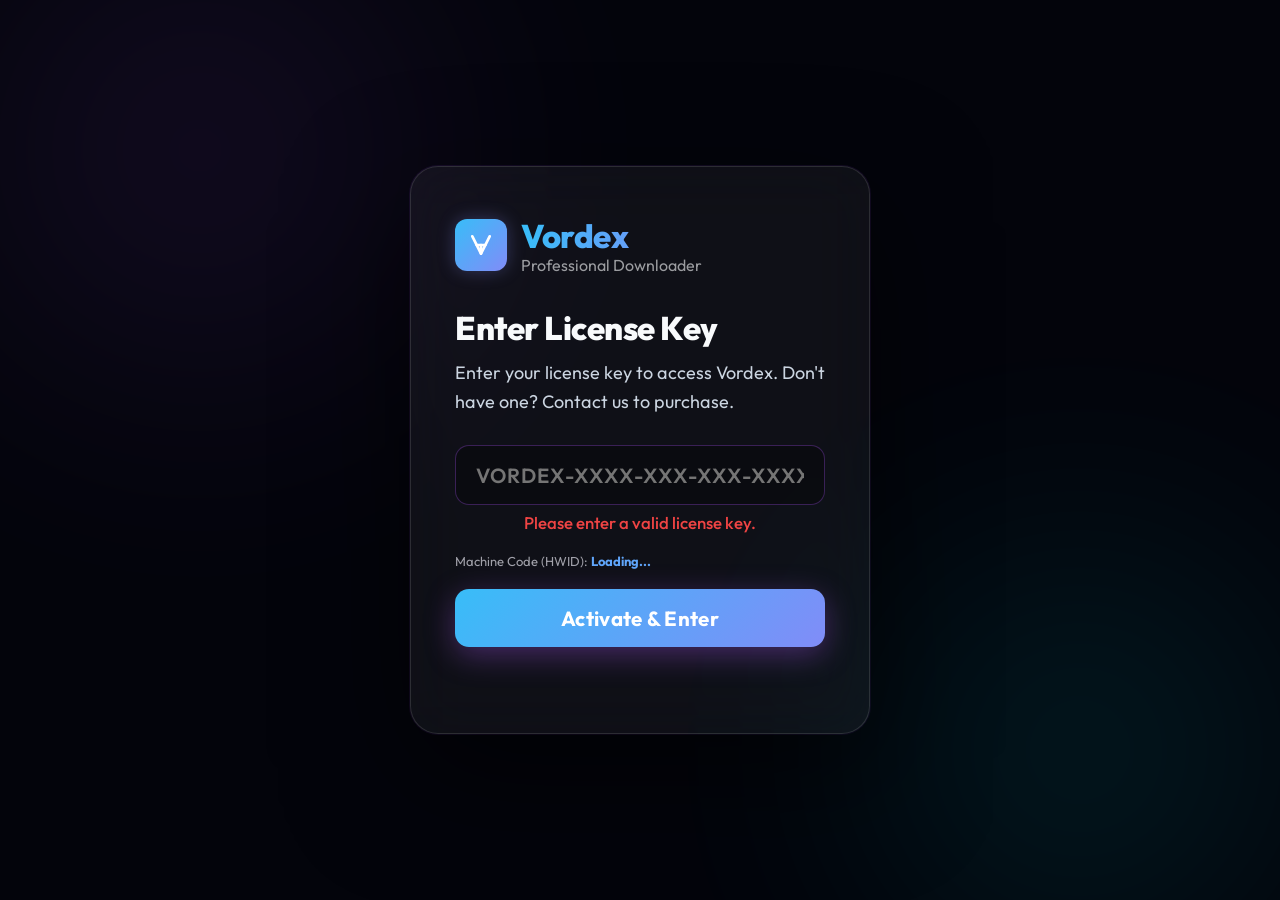
==== Vordex_Release/index.html @ fc2b82c4 "feat: NexLoad v4.5 Cloud Hosting, Telegram Bot & EXE Architecture" ====
<!DOCTYPE html>
<html lang="en">

<head>
  <meta charset="UTF-8" />
  <meta name="viewport" content="width=device-width, initial-scale=1.0" />
  <title>Vordex — High Quality Video Downloader</title>
  <meta name="description"
    content="Vordex: Professional video downloader. YouTube, TikTok, Facebook, Instagram, Pinterest and more." />
  <link rel="preconnect" href="https://fonts.googleapis.com" />
  <link rel="preconnect" href="https://fonts.googleapis.com" />
  <link rel="preconnect" href="https://fonts.gstatic.com" crossorigin />
  <link href="https://fonts.googleapis.com/css2?family=Kantumruy+Pro:wght@300;400;500;600;700&family=Outfit:wght@300;400;500;600;700;800;900&display=swap" rel="stylesheet" />
  <link rel="stylesheet" href="style.css" />
</head>

<body>
  <!-- ====== LICENSE LOGIN OVERLAY ====== -->
  <div id="loginOverlay" class="login-overlay">
    <div class="aurora-bg" style="position:fixed">
      <div class="aurora-blob aurora-blob-1"></div>
      <div class="aurora-blob aurora-blob-2"></div>
    </div>
    <div class="login-box">
      <div class="login-logo">
        <div class="brand-icon" style="width:52px;height:52px;font-size:1.4rem">
          <svg width="26" height="26" viewBox="0 0 24 24" fill="none" stroke="currentColor" stroke-width="2.5"
            stroke-linecap="round" stroke-linejoin="round">
            <polyline points="4 4 12 20 20 4" />
            <polyline points="12 20 12 12" />
            <line x1="8" y1="12" x2="16" y2="12" />
          </svg>
        </div>
        <div>
          <div class="brand-name" style="font-size:1.6rem">Vordex</div>
          <div style="font-size:0.78rem;opacity:.6;margin-top:-2px">Professional Downloader</div>
        </div>
      </div>
      <h2 class="login-title">Enter License Key</h2>
      <p class="login-sub">Enter your license key to access Vordex. Don't have one? Contact us to purchase.</p>
      <div class="login-input-wrap">
        <input type="text" id="licenseKeyInput" class="login-key-input"
          placeholder="VORDEX-XXXX-XXX-XXX-XXXX"
          maxlength="40"
          oninput="this.value = this.value.toUpperCase()" />
        <div class="login-error" id="loginError"></div>
      </div>
      
      <div style="margin-bottom: 20px; font-size: 13px; color: #a1a1aa;">
        Machine Code (HWID): <strong id="hwidDisplay" style="color: #60a5fa; user-select: text;">Loading...</strong>
      </div>
      
      <button class="login-btn" id="loginBtn" onclick="submitLicense()">Activate &amp; Enter</button>
      <div class="login-footer">
        <span id="loginStatus"></span>
      </div>
    </div>
  </div>

  <!-- ====== AUTO-DETECT URL BAR (floating) ====== -->
  <div class="autodetect-bar" id="autoDetectBar" style="display:none">
    <svg width="16" height="16" viewBox="0 0 24 24" fill="none" stroke="currentColor" stroke-width="2"
      stroke-linecap="round" stroke-linejoin="round">
      <path d="M10 13a5 5 0 0 0 7.54.54l3-3a5 5 0 0 0-7.07-7.07l-1.72 1.71" />
      <path d="M14 11a5 5 0 0 0-7.54-.54l-3 3a5 5 0 0 0 7.07 7.07l1.71-1.71" />
    </svg>
    <input type="text" id="autoDetectInput" class="autodetect-input"
      placeholder="Paste any URL here — auto-detects platform..."
      oninput="autoDetectPlatform(this.value)" />
    <button class="autodetect-go" id="autoDetectGo" onclick="goAutoDetect()">Go ➜</button>
  </div>

  <!-- ====== QUEUE PANEL ====== -->
  <div class="queue-panel" id="queuePanel">
    <div class="queue-panel-header">
      <span>⚡ Download Queue</span>
      <div style="display:flex;gap:8px;align-items:center">
        <span class="queue-badge" id="queueBadge">0</span>
        <button class="queue-close-btn" onclick="toggleQueuePanel()">✕</button>
      </div>
    </div>
    <div class="queue-list" id="queueList">
      <div class="queue-empty">No active downloads</div>
    </div>
  </div>

  <!-- Aurora Background -->
  <div class="aurora-bg">
    <div class="aurora-blob aurora-blob-1"></div>
    <div class="aurora-blob aurora-blob-2"></div>
    <div class="aurora-blob aurora-blob-3"></div>
    <div class="aurora-blob aurora-blob-4"></div>
  </div>

  <!-- Top Navbar -->
  <nav class="navbar" id="navbar">
    <div class="nav-brand">
      <div class="brand-icon">
        <svg width="22" height="22" viewBox="0 0 24 24" fill="none" stroke="currentColor" stroke-width="2.5"
          stroke-linecap="round" stroke-linejoin="round">
          <polyline points="4 4 12 20 20 4" />
          <polyline points="12 20 12 12" />
          <line x1="8" y1="12" x2="16" y2="12" />
        </svg>
      </div>
      <span class="brand-name">Vordex</span>
      <span class="brand-badge">v2.0</span>
    </div>

    <div class="nav-tabs" id="navTabs">
      <button class="nav-tab active" data-page="home" id="tab-home">
        <svg width="16" height="16" viewBox="0 0 24 24" fill="none" stroke="currentColor" stroke-width="2"
          stroke-linecap="round" stroke-linejoin="round">
          <path d="m3 9 9-7 9 7v11a2 2 0 0 1-2 2H5a2 2 0 0 1-2-2z" />
          <polyline points="9 22 9 12 15 12 15 22" />
        </svg>
        Home
      </button>
      <button class="nav-tab" data-page="youtube" id="tab-youtube">
        <svg width="16" height="16" viewBox="0 0 24 24" fill="none" stroke="currentColor" stroke-width="2"
          stroke-linecap="round" stroke-linejoin="round">
          <path
            d="M22.54 6.42a2.78 2.78 0 0 0-1.95-1.96C18.88 4 12 4 12 4s-6.88 0-8.59.46a2.78 2.78 0 0 0-1.95 1.96A29 29 0 0 0 1 12a29 29 0 0 0 .46 5.58A2.78 2.78 0 0 0 3.41 19.6C5.12 20 12 20 12 20s6.88 0 8.59-.46a2.78 2.78 0 0 0 1.95-1.95A29 29 0 0 0 23 12a29 29 0 0 0-.46-5.58z" />
          <polygon points="9.75 15.02 15.5 12 9.75 8.98 9.75 15.02" />
        </svg>
        YouTube
      </button>
      <button class="nav-tab" data-page="tiktok" id="tab-tiktok">
        <svg width="16" height="16" viewBox="0 0 24 24" fill="none" stroke="currentColor" stroke-width="2"
          stroke-linecap="round" stroke-linejoin="round">
          <path d="M9 12a4 4 0 1 0 4 4V4a5 5 0 0 0 5 5" />
        </svg>
        TikTok
      </button>
      <button class="nav-tab" data-page="facebook" id="tab-facebook">
        <svg width="16" height="16" viewBox="0 0 24 24" fill="none" stroke="currentColor" stroke-width="2"
          stroke-linecap="round" stroke-linejoin="round">
          <path d="M18 2h-3a5 5 0 0 0-5 5v3H7v4h3v8h4v-8h3l1-4h-4V7a1 1 0 0 1 1-1h3z" />
        </svg>
        Facebook
      </button>
      <button class="nav-tab" data-page="instagram" id="tab-instagram">
        <svg width="16" height="16" viewBox="0 0 24 24" fill="none" stroke="currentColor" stroke-width="2"
          stroke-linecap="round" stroke-linejoin="round">
          <rect x="2" y="2" width="20" height="20" rx="5" ry="5" />
          <path d="M16 11.37A4 4 0 1 1 12.63 8 4 4 0 0 1 16 11.37z" />
          <line x1="17.5" y1="6.5" x2="17.51" y2="6.5" />
        </svg>
        Instagram
      </button>
      <button class="nav-tab" data-page="pinterest" id="tab-pinterest">
        <svg width="16" height="16" viewBox="0 0 24 24" fill="none" stroke="currentColor" stroke-width="2"
          stroke-linecap="round" stroke-linejoin="round">
          <path
            d="M12 2C6.477 2 2 6.477 2 12c0 4.236 2.636 7.855 6.356 9.312-.088-.791-.167-2.005.035-2.868.181-.78 1.172-4.97 1.172-4.97s-.299-.598-.299-1.482c0-1.388.806-2.428 1.808-2.428.852 0 1.265.64 1.265 1.408 0 .858-.546 2.14-.828 3.33-.236.995.499 1.806 1.476 1.806 1.772 0 3.137-1.868 3.137-4.565 0-2.387-1.715-4.057-4.163-4.057-2.838 0-4.501 2.128-4.501 4.33 0 .857.33 1.776.742 2.279a.3.3 0 0 1 .069.285c-.076.314-.244.995-.277 1.134-.044.183-.145.222-.334.134-1.249-.581-2.03-2.407-2.03-3.874 0-3.154 2.292-6.052 6.608-6.052 3.469 0 6.165 2.473 6.165 5.776 0 3.447-2.173 6.22-5.19 6.22-1.013 0-1.967-.527-2.292-1.148l-.623 2.378c-.226.869-.835 1.958-1.244 2.621.937.29 1.931.446 2.962.446C17.523 22 22 17.523 22 12S17.523 2 12 2z" />
        </svg>
        Pinterest
      </button>
      <button class="nav-tab" data-page="pexels" id="tab-pexels">
        <svg width="16" height="16" viewBox="0 0 24 24" fill="none" stroke="currentColor" stroke-width="2"
          stroke-linecap="round" stroke-linejoin="round">
          <circle cx="12" cy="12" r="10" />
          <path d="M12 2a14.5 14.5 0 0 0 0 20 14.5 14.5 0 0 0 0-20" />
          <path d="M2 12h20" />
        </svg>
        Pexels
      </button>
      <button class="nav-tab" data-page="stats" id="tab-stats">
        <svg width="16" height="16" viewBox="0 0 24 24" fill="none" stroke="currentColor" stroke-width="2"
          stroke-linecap="round" stroke-linejoin="round">
          <line x1="18" y1="20" x2="18" y2="10"/>
          <line x1="12" y1="20" x2="12" y2="4"/>
          <line x1="6" y1="20" x2="6" y2="14"/>
          <line x1="2" y1="20" x2="22" y2="20"/>
        </svg>
        Stats
      </button>
      <button class="nav-tab" data-page="settings" id="tab-settings">
        <svg width="16" height="16" viewBox="0 0 24 24" fill="none" stroke="currentColor" stroke-width="2"
          stroke-linecap="round" stroke-linejoin="round">
          <circle cx="12" cy="12" r="3" />
          <path
            d="M19.4 15a1.65 1.65 0 0 0 .33 1.82l.06.06a2 2 0 0 1-2.83 2.83l-.06-.06a1.65 1.65 0 0 0-1.82-.33 1.65 1.65 0 0 0-1 1.51V21a2 2 0 0 1-4 0v-.09A1.65 1.65 0 0 0 9 19.4a1.65 1.65 0 0 0-1.82.33l-.06.06a2 2 0 0 1-2.83-2.83l.06-.06A1.65 1.65 0 0 0 4.68 15a1.65 1.65 0 0 0-1.51-1H3a2 2 0 0 1 0-4h.09A1.65 1.65 0 0 0 4.6 9a1.65 1.65 0 0 0-.33-1.82l-.06-.06a2 2 0 0 1 2.83-2.83l.06.06A1.65 1.65 0 0 0 9 4.68a1.65 1.65 0 0 0 1-1.51V3a2 2 0 0 1 4 0v.09a1.65 1.65 0 0 0 1 1.51 1.65 1.65 0 0 0 1.82-.33l.06-.06a2 2 0 0 1 2.83 2.83l-.06.06A1.65 1.65 0 0 0 19.4 9a1.65 1.65 0 0 0 1.51 1H21a2 2 0 0 1 0 4h-.09a1.65 1.65 0 0 0-1.51 1z" />
        </svg>
        Settings
      </button>
    </div>


    <div class="nav-right">
      <button class="theme-toggle-btn" id="themeToggleBtn" onclick="toggleTheme()" title="Toggle theme">
        <span id="themeIcon">☀️</span>
      </button>
      <span class="server-badge server-offline" id="serverBadge">⚠️ Server Offline</span>
      <div class="history-btn" id="historyBtn" title="Download History">
        <svg width="18" height="18" viewBox="0 0 24 24" fill="none" stroke="currentColor" stroke-width="2"
          stroke-linecap="round" stroke-linejoin="round">
          <polyline points="1 4 1 10 7 10" />
          <path d="M3.51 15a9 9 0 1 0 .49-4.95" />
        </svg>
        <span class="history-count" id="historyCount">0</span>
      </div>
      <div class="queue-btn" id="queueToggleBtn" onclick="toggleQueuePanel()" title="Download Queue">
        <svg width="18" height="18" viewBox="0 0 24 24" fill="none" stroke="currentColor" stroke-width="2"
          stroke-linecap="round" stroke-linejoin="round">
          <line x1="8" y1="6" x2="21" y2="6"/>
          <line x1="8" y1="12" x2="21" y2="12"/>
          <line x1="8" y1="18" x2="21" y2="18"/>
          <line x1="3" y1="6" x2="3.01" y2="6"/>
          <line x1="3" y1="12" x2="3.01" y2="12"/>
          <line x1="3" y1="18" x2="3.01" y2="18"/>
        </svg>
        <span class="queue-count" id="navQueueBadge">0</span>
      </div>
    </div>
  </nav>

  <!-- Main Content -->
  <main class="main-content">

    <!-- =================== HOME PAGE =================== -->
    <section class="page active" id="page-home">
      <div class="page-header">
        <div class="page-title-group">
          <h1 class="hero-title">
            Download Anything,<br />
            <span class="gradient-text">Anywhere.</span>
          </h1>
          <p class="hero-subtitle">Ultra HD quality, lightning fast. Choose your platform and paste the link.</p>
        </div>
        <div class="hero-badge-row">
          <span class="hero-badge">⚡ Up to 8K UHD</span>
          <span class="hero-badge">🎵 Audio Extract</span>
          <span class="hero-badge">🚀 Fast Download</span>
          <span class="hero-badge">🔒 No Watermark</span>
        </div>
      </div>

      <div class="platform-grid" id="platformGrid">
        <div class="platform-card" data-target="youtube">
          <div class="platform-card-glow yt-glow"></div>
          <div class="platform-card-icon yt-icon">
            <svg width="36" height="36" viewBox="0 0 24 24" fill="none" stroke="currentColor" stroke-width="1.8"
              stroke-linecap="round" stroke-linejoin="round">
              <path
                d="M22.54 6.42a2.78 2.78 0 0 0-1.95-1.96C18.88 4 12 4 12 4s-6.88 0-8.59.46a2.78 2.78 0 0 0-1.95 1.96A29 29 0 0 0 1 12a29 29 0 0 0 .46 5.58A2.78 2.78 0 0 0 3.41 19.6C5.12 20 12 20 12 20s6.88 0 8.59-.46a2.78 2.78 0 0 0 1.95-1.95A29 29 0 0 0 23 12a29 29 0 0 0-.46-5.58z" />
              <polygon points="9.75 15.02 15.5 12 9.75 8.98 9.75 15.02" />
            </svg>
          </div>
          <div class="platform-card-info">
            <h3>YouTube</h3>
            <p>4K UHD · 1080p · MP3</p>
          </div>
          <div class="platform-card-arrow">
            <svg width="18" height="18" viewBox="0 0 24 24" fill="none" stroke="currentColor" stroke-width="2.5"
              stroke-linecap="round" stroke-linejoin="round">
              <line x1="5" y1="12" x2="19" y2="12" />
              <polyline points="12 5 19 12 12 19" />
            </svg>
          </div>
        </div>

        <div class="platform-card" data-target="tiktok">
          <div class="platform-card-glow tt-glow"></div>
          <div class="platform-card-icon tt-icon">
            <svg width="36" height="36" viewBox="0 0 24 24" fill="none" stroke="currentColor" stroke-width="1.8"
              stroke-linecap="round" stroke-linejoin="round">
              <path d="M9 12a4 4 0 1 0 4 4V4a5 5 0 0 0 5 5" />
            </svg>
          </div>
          <div class="platform-card-info">
            <h3>TikTok</h3>
            <p>No Watermark · Audio</p>
          </div>
          <div class="platform-card-arrow">
            <svg width="18" height="18" viewBox="0 0 24 24" fill="none" stroke="currentColor" stroke-width="2.5"
              stroke-linecap="round" stroke-linejoin="round">
              <line x1="5" y1="12" x2="19" y2="12" />
              <polyline points="12 5 19 12 12 19" />
            </svg>
          </div>
        </div>

        <div class="platform-card" data-target="facebook">
          <div class="platform-card-glow fb-glow"></div>
          <div class="platform-card-icon fb-icon">
            <svg width="36" height="36" viewBox="0 0 24 24" fill="none" stroke="currentColor" stroke-width="1.8"
              stroke-linecap="round" stroke-linejoin="round">
              <path d="M18 2h-3a5 5 0 0 0-5 5v3H7v4h3v8h4v-8h3l1-4h-4V7a1 1 0 0 1 1-1h3z" />
            </svg>
          </div>
          <div class="platform-card-info">
            <h3>Facebook</h3>
            <p>HD · SD · Reels</p>
          </div>
          <div class="platform-card-arrow">
            <svg width="18" height="18" viewBox="0 0 24 24" fill="none" stroke="currentColor" stroke-width="2.5"
              stroke-linecap="round" stroke-linejoin="round">
              <line x1="5" y1="12" x2="19" y2="12" />
              <polyline points="12 5 19 12 12 19" />
            </svg>
          </div>
        </div>

        <div class="platform-card" data-target="instagram">
          <div class="platform-card-glow ig-glow"></div>
          <div class="platform-card-icon ig-icon">
            <svg width="36" height="36" viewBox="0 0 24 24" fill="none" stroke="currentColor" stroke-width="1.8"
              stroke-linecap="round" stroke-linejoin="round">
              <rect x="2" y="2" width="20" height="20" rx="5" ry="5" />
              <path d="M16 11.37A4 4 0 1 1 12.63 8 4 4 0 0 1 16 11.37z" />
              <line x1="17.5" y1="6.5" x2="17.51" y2="6.5" />
            </svg>
          </div>
          <div class="platform-card-info">
            <h3>Instagram</h3>
            <p>Reels · Stories · Posts</p>
          </div>
          <div class="platform-card-arrow">
            <svg width="18" height="18" viewBox="0 0 24 24" fill="none" stroke="currentColor" stroke-width="2.5"
              stroke-linecap="round" stroke-linejoin="round">
              <line x1="5" y1="12" x2="19" y2="12" />
              <polyline points="12 5 19 12 12 19" />
            </svg>
          </div>
        </div>

        <div class="platform-card" data-target="pinterest">
          <div class="platform-card-glow pi-glow"></div>
          <div class="platform-card-icon pi-icon">
            <svg width="36" height="36" viewBox="0 0 24 24" fill="none" stroke="currentColor" stroke-width="1.8"
              stroke-linecap="round" stroke-linejoin="round">
              <path
                d="M12 2C6.477 2 2 6.477 2 12c0 4.236 2.636 7.855 6.356 9.312-.088-.791-.167-2.005.035-2.868.181-.78 1.172-4.97 1.172-4.97s-.299-.598-.299-1.482c0-1.388.806-2.428 1.808-2.428.852 0 1.265.64 1.265 1.408 0 .858-.546 2.14-.828 3.33-.236.995.499 1.806 1.476 1.806 1.772 0 3.137-1.868 3.137-4.565 0-2.387-1.715-4.057-4.163-4.057-2.838 0-4.501 2.128-4.501 4.33 0 .857.33 1.776.742 2.279a.3.3 0 0 1 .069.285c-.076.314-.244.995-.277 1.134-.044.183-.145.222-.334.134-1.249-.581-2.03-2.407-2.03-3.874 0-3.154 2.292-6.052 6.608-6.052 3.469 0 6.165 2.473 6.165 5.776 0 3.447-2.173 6.22-5.19 6.22-1.013 0-1.967-.527-2.292-1.148l-.623 2.378c-.226.869-.835 1.958-1.244 2.621.937.29 1.931.446 2.962.446C17.523 22 22 17.523 22 12S17.523 2 12 2z" />
            </svg>
          </div>
          <div class="platform-card-info">
            <h3>Pinterest</h3>
            <p>Images · Videos · Boards</p>
          </div>
          <div class="platform-card-arrow">
            <svg width="18" height="18" viewBox="0 0 24 24" fill="none" stroke="currentColor" stroke-width="2.5"
              stroke-linecap="round" stroke-linejoin="round">
              <line x1="5" y1="12" x2="19" y2="12" />
              <polyline points="12 5 19 12 12 19" />
            </svg>
          </div>
        </div>

        <div class="platform-card" data-target="pexels">
          <div class="platform-card-glow px-glow" style="background: radial-gradient(circle at center, rgba(5,160,129,0.3) 0%, transparent 70%);"></div>
          <div class="platform-card-icon px-icon" style="background:rgba(5, 160, 129, 0.1); border-color:#05a081; color:#05a081;">
            <svg width="36" height="36" viewBox="0 0 24 24" fill="none" stroke="currentColor" stroke-width="1.8" stroke-linecap="round" stroke-linejoin="round"><path d="M21 16V8a2 2 0 0 0-1-1.73l-7-4a2 2 0 0 0-2 0l-7 4A2 2 0 0 0 3 8v8a2 2 0 0 0 1 1.73l7 4a2 2 0 0 0 2 0l7-4A2 2 0 0 0 21 16z"></path><circle cx="12" cy="12" r="4"></circle></svg>
          </div>
          <div class="platform-card-info">
            <h3>Pexels</h3>
            <p>100% Original Photos</p>
          </div>
          <div class="platform-card-arrow">
            <svg width="18" height="18" viewBox="0 0 24 24" fill="none" stroke="currentColor" stroke-width="2.5" stroke-linecap="round" stroke-linejoin="round"><line x1="5" y1="12" x2="19" y2="12" /><polyline points="12 5 19 12 12 19" /></svg>
          </div>
        </div>

        <div class="platform-card card-twitter" data-target="universal">
          <div class="platform-card-glow tw-glow"></div>
          <div class="platform-card-icon tw-icon">
            <svg width="36" height="36" viewBox="0 0 24 24" fill="none" stroke="currentColor" stroke-width="1.8"
              stroke-linecap="round" stroke-linejoin="round">
              <path d="M4 4l16 16M4 20L20 4" />
            </svg>
          </div>
          <div class="platform-card-info">
            <h3>Twitter / X</h3>
            <p>Videos · GIFs</p>
          </div>
          <div class="platform-card-arrow">
            <svg width="18" height="18" viewBox="0 0 24 24" fill="none" stroke="currentColor" stroke-width="2.5"
              stroke-linecap="round" stroke-linejoin="round">
              <line x1="5" y1="12" x2="19" y2="12" />
              <polyline points="12 5 19 12 12 19" />
            </svg>
          </div>
        </div>

        <!-- Universal / Any Website -->
        <div class="platform-card" data-target="universal" style="border-color:rgba(168,85,247,0.25)">
          <div class="platform-card-glow"
            style="background:radial-gradient(circle,rgba(168,85,247,0.18) 0%,transparent 70%)"></div>
          <div class="platform-card-icon" style="background:rgba(168,85,247,0.15);border-color:rgba(168,85,247,0.3)">
            <svg width="36" height="36" viewBox="0 0 24 24" fill="none" stroke="#a855f7" stroke-width="1.8"
              stroke-linecap="round" stroke-linejoin="round">
              <circle cx="12" cy="12" r="10" />
              <line x1="2" y1="12" x2="22" y2="12" />
              <path d="M12 2a15.3 15.3 0 0 1 4 10 15.3 15.3 0 0 1-4 10 15.3 15.3 0 0 1-4-10 15.3 15.3 0 0 1 4-10z" />
            </svg>
          </div>
          <div class="platform-card-info">
            <h3>Universal 🌐</h3>
            <p>Any Site · 1000+ Platforms</p>
          </div>
          <div class="platform-card-arrow">
            <svg width="18" height="18" viewBox="0 0 24 24" fill="none" stroke="currentColor" stroke-width="2.5"
              stroke-linecap="round" stroke-linejoin="round">
              <line x1="5" y1="12" x2="19" y2="12" />
              <polyline points="12 5 19 12 12 19" />
            </svg>
          </div>
        </div>
      </div>

      <!-- Recent Downloads -->
      <div class="recent-section">
        <div class="section-header">
          <h2 class="section-title">Recent Downloads</h2>
          <button class="clear-btn" id="clearHistoryBtn">Clear All</button>
        </div>
        <div class="recent-list" id="recentList">
          <div class="empty-state" id="emptyHistory">
            <div class="empty-icon">
              <svg width="40" height="40" viewBox="0 0 24 24" fill="none" stroke="currentColor" stroke-width="1.5"
                stroke-linecap="round" stroke-linejoin="round">
                <path d="M14 2H6a2 2 0 0 0-2 2v16a2 2 0 0 0 2 2h12a2 2 0 0 0 2-2V8z" />
                <polyline points="14 2 14 8 20 8" />
                <line x1="16" y1="13" x2="8" y2="13" />
                <line x1="16" y1="17" x2="8" y2="17" />
                <polyline points="10 9 9 9 8 9" />
              </svg>
            </div>
            <p>No downloads yet. Start by choosing a platform above.</p>
          </div>
        </div>
      </div>
    </section>

    <!-- =================== YOUTUBE PAGE =================== -->
    <section class="page" id="page-youtube">
      <div class="downloader-page">
        <div class="page-platform-header yt-header">
          <div class="platform-header-icon yt-icon">
            <svg width="28" height="28" viewBox="0 0 24 24" fill="none" stroke="currentColor" stroke-width="2"
              stroke-linecap="round" stroke-linejoin="round">
              <path
                d="M22.54 6.42a2.78 2.78 0 0 0-1.95-1.96C18.88 4 12 4 12 4s-6.88 0-8.59.46a2.78 2.78 0 0 0-1.95 1.96A29 29 0 0 0 1 12a29 29 0 0 0 .46 5.58A2.78 2.78 0 0 0 3.41 19.6C5.12 20 12 20 12 20s6.88 0 8.59-.46a2.78 2.78 0 0 0 1.95-1.95A29 29 0 0 0 23 12a29 29 0 0 0-.46-5.58z" />
              <polygon points="9.75 15.02 15.5 12 9.75 8.98 9.75 15.02" />
            </svg>
          </div>
          <div>
            <h2 class="platform-page-title">YouTube Downloader</h2>
            <p class="platform-page-sub">Download videos up to 8K UHD or extract audio</p>
          </div>
        </div>

        <div class="url-input-card">
          <label class="input-label">Video URL</label>
          <div class="url-input-row">
            <div class="url-input-wrap">
              <span class="url-prefix-icon">
                <svg width="18" height="18" viewBox="0 0 24 24" fill="none" stroke="currentColor" stroke-width="2"
                  stroke-linecap="round" stroke-linejoin="round">
                  <path d="M10 13a5 5 0 0 0 7.54.54l3-3a5 5 0 0 0-7.07-7.07l-1.72 1.71" />
                  <path d="M14 11a5 5 0 0 0-7.54-.54l-3 3a5 5 0 0 0 7.07 7.07l1.71-1.71" />
                </svg>
              </span>
              <input type="text" class="url-input" id="yt-url" placeholder="https://www.youtube.com/watch?v=..." />
              <button class="paste-btn" onclick="pasteUrl('yt-url')" title="Paste from clipboard">
                <svg width="16" height="16" viewBox="0 0 24 24" fill="none" stroke="currentColor" stroke-width="2"
                  stroke-linecap="round" stroke-linejoin="round">
                  <path d="M16 4h2a2 2 0 0 1 2 2v14a2 2 0 0 1-2 2H6a2 2 0 0 1-2-2V6a2 2 0 0 1 2-2h2" />
                  <rect x="8" y="2" width="8" height="4" rx="1" ry="1" />
                </svg>
                Paste
              </button>
            </div>
            <button class="analyze-btn" id="yt-analyze-btn" onclick="analyzeUrl('youtube')">
              <svg width="18" height="18" viewBox="0 0 24 24" fill="none" stroke="currentColor" stroke-width="2"
                stroke-linecap="round" stroke-linejoin="round">
                <circle cx="11" cy="11" r="8" />
                <line x1="21" y1="21" x2="16.65" y2="16.65" />
              </svg>
              Analyze
            </button>
          </div>

          <p class="input-hint">💡 Quality options appear after Analyze</p>
        </div>

        <div class="result-area" id="yt-result"></div>

        <!-- Batch Mode -->
        <div class="batch-mode-section" id="yt-batch-section">
          <button class="batch-toggle-btn" onclick="toggleBatch('yt')">
            <svg width="16" height="16" viewBox="0 0 24 24" fill="none" stroke="currentColor" stroke-width="2"
              stroke-linecap="round" stroke-linejoin="round">
              <line x1="12" y1="5" x2="12" y2="19"/><line x1="5" y1="12" x2="19" y2="12"/>
            </svg>
            Batch Mode — Download Multiple YouTube Videos
          </button>
          <div class="batch-expand" id="yt-batch-expand" style="display:none">
            <div class="batch-url-list" id="yt-batch-list">
              <div class="batch-url-item">
                <span class="batch-url-num">#1</span>
                <input type="text" class="url-input batch-url-input" placeholder="https://www.youtube.com/watch?v=..." />
                <button class="batch-remove-btn" onclick="removeBatchUrl(this)" title="Remove">&times;</button>
              </div>
            </div>
            <button class="batch-add-btn" onclick="addBatchUrl('yt','https://www.youtube.com/watch?v=...')">
              <svg width="14" height="14" viewBox="0 0 24 24" fill="none" stroke="currentColor" stroke-width="2.5"
                stroke-linecap="round" stroke-linejoin="round">
                <line x1="12" y1="5" x2="12" y2="19"/><line x1="5" y1="12" x2="19" y2="12"/>
              </svg>
              Add Another URL
            </button>
            <p class="input-hint">&#9888;&#65039; Only YouTube URLs accepted here</p>
            <div class="batch-action-row">
              <button class="batch-clear-btn" onclick="clearPlatformBatch('yt')">Clear All</button>
              <button class="batch-dl-btn" onclick="startPlatformBatch('yt')">
                <svg width="18" height="18" viewBox="0 0 24 24" fill="none" stroke="currentColor" stroke-width="2"
                  stroke-linecap="round" stroke-linejoin="round"><polyline points="8 17 12 21 16 17"/>
                  <line x1="12" y1="21" x2="12" y2="9"/>
                  <path d="M20.88 18.09A5 5 0 0 0 18 9h-1.26A8 8 0 1 0 3 16.29"/></svg>
                Download All (YouTube)
              </button>
            </div>
            <div class="batch-queue" id="yt-batch-queue"></div>
          </div>
        </div>


      </div>
    </section>

    <!-- =================== TIKTOK PAGE =================== -->
    <section class="page" id="page-tiktok">
      <div class="downloader-page">
        <div class="page-platform-header tt-header">
          <div class="platform-header-icon tt-icon">
            <svg width="28" height="28" viewBox="0 0 24 24" fill="none" stroke="currentColor" stroke-width="2"
              stroke-linecap="round" stroke-linejoin="round">
              <path d="M9 12a4 4 0 1 0 4 4V4a5 5 0 0 0 5 5" />
            </svg>
          </div>
          <div>
            <h2 class="platform-page-title">TikTok Downloader</h2>
            <p class="platform-page-sub">Download without watermark or extract audio</p>
          </div>
        </div>

        <div class="url-input-card">
          <label class="input-label">Video URL</label>
          <div class="url-input-row">
            <div class="url-input-wrap">
              <span class="url-prefix-icon">
                <svg width="18" height="18" viewBox="0 0 24 24" fill="none" stroke="currentColor" stroke-width="2"
                  stroke-linecap="round" stroke-linejoin="round">
                  <path d="M10 13a5 5 0 0 0 7.54.54l3-3a5 5 0 0 0-7.07-7.07l-1.72 1.71" />
                  <path d="M14 11a5 5 0 0 0-7.54-.54l-3 3a5 5 0 0 0 7.07 7.07l1.71-1.71" />
                </svg>
              </span>
              <input type="text" class="url-input" id="tt-url" placeholder="https://www.tiktok.com/@user/video/..." />
              <button class="paste-btn" onclick="pasteUrl('tt-url')" title="Paste from clipboard">
                <svg width="16" height="16" viewBox="0 0 24 24" fill="none" stroke="currentColor" stroke-width="2"
                  stroke-linecap="round" stroke-linejoin="round">
                  <path d="M16 4h2a2 2 0 0 1 2 2v14a2 2 0 0 1-2 2H6a2 2 0 0 1-2-2V6a2 2 0 0 1 2-2h2" />
                  <rect x="8" y="2" width="8" height="4" rx="1" ry="1" />
                </svg>
                Paste
              </button>
            </div>
            <button class="analyze-btn" id="tt-analyze-btn" onclick="analyzeUrl('tiktok')">
              <svg width="18" height="18" viewBox="0 0 24 24" fill="none" stroke="currentColor" stroke-width="2"
                stroke-linecap="round" stroke-linejoin="round">
                <circle cx="11" cy="11" r="8" />
                <line x1="21" y1="21" x2="16.65" y2="16.65" />
              </svg>
              Analyze
            </button>
          </div>

          <p class="input-hint">💡 Quality options appear after Analyze</p>
        </div>

        <div class="result-area" id="tt-result"></div>

        <!-- Batch Mode -->
        <div class="batch-mode-section" id="tt-batch-section">
          <button class="batch-toggle-btn" onclick="toggleBatch('tt')">
            <svg width="16" height="16" viewBox="0 0 24 24" fill="none" stroke="currentColor" stroke-width="2"
              stroke-linecap="round" stroke-linejoin="round">
              <line x1="12" y1="5" x2="12" y2="19"/><line x1="5" y1="12" x2="19" y2="12"/>
            </svg>
            Batch Mode — Download Multiple TikTok Videos
          </button>
          <div class="batch-expand" id="tt-batch-expand" style="display:none">
            <div class="batch-url-list" id="tt-batch-list">
              <div class="batch-url-item">
                <span class="batch-url-num">#1</span>
                <input type="text" class="url-input batch-url-input" placeholder="https://www.tiktok.com/@user/video/..." />
                <button class="batch-remove-btn" onclick="removeBatchUrl(this)" title="Remove">&times;</button>
              </div>
            </div>
            <button class="batch-add-btn" onclick="addBatchUrl('tt','https://www.tiktok.com/@user/video/...')">
              <svg width="14" height="14" viewBox="0 0 24 24" fill="none" stroke="currentColor" stroke-width="2.5"
                stroke-linecap="round" stroke-linejoin="round">
                <line x1="12" y1="5" x2="12" y2="19"/><line x1="5" y1="12" x2="19" y2="12"/>
              </svg>
              Add Another URL
            </button>
            <p class="input-hint">&#9888;&#65039; Only TikTok URLs accepted here</p>
            <div class="batch-action-row">
              <button class="batch-clear-btn" onclick="clearPlatformBatch('tt')">Clear All</button>
              <button class="batch-dl-btn" onclick="startPlatformBatch('tt')">
                <svg width="18" height="18" viewBox="0 0 24 24" fill="none" stroke="currentColor" stroke-width="2"
                  stroke-linecap="round" stroke-linejoin="round"><polyline points="8 17 12 21 16 17"/>
                  <line x1="12" y1="21" x2="12" y2="9"/>
                  <path d="M20.88 18.09A5 5 0 0 0 18 9h-1.26A8 8 0 1 0 3 16.29"/></svg>
                Download All (TikTok)
              </button>
            </div>
            <div class="batch-queue" id="tt-batch-queue"></div>
          </div>
        </div>


      </div>
    </section>

    <!-- =================== FACEBOOK PAGE =================== -->
    <section class="page" id="page-facebook">
      <div class="downloader-page">
        <div class="page-platform-header fb-header">
          <div class="platform-header-icon fb-icon">
            <svg width="28" height="28" viewBox="0 0 24 24" fill="none" stroke="currentColor" stroke-width="2"
              stroke-linecap="round" stroke-linejoin="round">
              <path d="M18 2h-3a5 5 0 0 0-5 5v3H7v4h3v8h4v-8h3l1-4h-4V7a1 1 0 0 1 1-1h3z" />
            </svg>
          </div>
          <div>
            <h2 class="platform-page-title">Facebook Downloader</h2>
            <p class="platform-page-sub">Download videos and reels in HD quality</p>
          </div>
        </div>

        <div class="url-input-card">
          <label class="input-label">Video URL</label>
          <div class="url-input-row">
            <div class="url-input-wrap">
              <span class="url-prefix-icon">
                <svg width="18" height="18" viewBox="0 0 24 24" fill="none" stroke="currentColor" stroke-width="2"
                  stroke-linecap="round" stroke-linejoin="round">
                  <path d="M10 13a5 5 0 0 0 7.54.54l3-3a5 5 0 0 0-7.07-7.07l-1.72 1.71" />
                  <path d="M14 11a5 5 0 0 0-7.54-.54l-3 3a5 5 0 0 0 7.07 7.07l1.71-1.71" />
                </svg>
              </span>
              <input type="text" class="url-input" id="fb-url" placeholder="https://www.facebook.com/watch?v=..." />
              <button class="paste-btn" onclick="pasteUrl('fb-url')" title="Paste from clipboard">
                <svg width="16" height="16" viewBox="0 0 24 24" fill="none" stroke="currentColor" stroke-width="2"
                  stroke-linecap="round" stroke-linejoin="round">
                  <path d="M16 4h2a2 2 0 0 1 2 2v14a2 2 0 0 1-2 2H6a2 2 0 0 1-2-2V6a2 2 0 0 1 2-2h2" />
                  <rect x="8" y="2" width="8" height="4" rx="1" ry="1" />
                </svg>
                Paste
              </button>
            </div>
            <button class="analyze-btn" id="fb-analyze-btn" onclick="analyzeUrl('facebook')">
              <svg width="18" height="18" viewBox="0 0 24 24" fill="none" stroke="currentColor" stroke-width="2"
                stroke-linecap="round" stroke-linejoin="round">
                <circle cx="11" cy="11" r="8" />
                <line x1="21" y1="21" x2="16.65" y2="16.65" />
              </svg>
              Analyze
            </button>
          </div>

          <p class="input-hint">💡 Quality options appear after Analyze</p>
        </div>

        <div class="result-area" id="fb-result"></div>

        <!-- Batch Mode -->
        <div class="batch-mode-section" id="fb-batch-section">
          <button class="batch-toggle-btn" onclick="toggleBatch('fb')">
            <svg width="16" height="16" viewBox="0 0 24 24" fill="none" stroke="currentColor" stroke-width="2"
              stroke-linecap="round" stroke-linejoin="round">
              <line x1="12" y1="5" x2="12" y2="19"/><line x1="5" y1="12" x2="19" y2="12"/>
            </svg>
            Batch Mode — Download Multiple Facebook Videos
          </button>
          <div class="batch-expand" id="fb-batch-expand" style="display:none">
            <div class="batch-url-list" id="fb-batch-list">
              <div class="batch-url-item">
                <span class="batch-url-num">#1</span>
                <input type="text" class="url-input batch-url-input" placeholder="https://www.facebook.com/watch/?v=..." />
                <button class="batch-remove-btn" onclick="removeBatchUrl(this)" title="Remove">&times;</button>
              </div>
            </div>
            <button class="batch-add-btn" onclick="addBatchUrl('fb','https://www.facebook.com/watch/?v=...')">
              <svg width="14" height="14" viewBox="0 0 24 24" fill="none" stroke="currentColor" stroke-width="2.5"
                stroke-linecap="round" stroke-linejoin="round">
                <line x1="12" y1="5" x2="12" y2="19"/><line x1="5" y1="12" x2="19" y2="12"/>
              </svg>
              Add Another URL
            </button>
            <p class="input-hint">&#9888;&#65039; Only Facebook URLs accepted here</p>
            <div class="batch-action-row">
              <button class="batch-clear-btn" onclick="clearPlatformBatch('fb')">Clear All</button>
              <button class="batch-dl-btn" onclick="startPlatformBatch('fb')">
                <svg width="18" height="18" viewBox="0 0 24 24" fill="none" stroke="currentColor" stroke-width="2"
                  stroke-linecap="round" stroke-linejoin="round"><polyline points="8 17 12 21 16 17"/>
                  <line x1="12" y1="21" x2="12" y2="9"/>
                  <path d="M20.88 18.09A5 5 0 0 0 18 9h-1.26A8 8 0 1 0 3 16.29"/></svg>
                Download All (Facebook)
              </button>
            </div>
            <div class="batch-queue" id="fb-batch-queue"></div>
          </div>
        </div>


      </div>
    </section>

    <!-- =================== INSTAGRAM PAGE =================== -->
    <section class="page" id="page-instagram">
      <div class="downloader-page">
        <div class="page-platform-header ig-header">
          <div class="platform-header-icon ig-icon">
            <svg width="28" height="28" viewBox="0 0 24 24" fill="none" stroke="currentColor" stroke-width="2"
              stroke-linecap="round" stroke-linejoin="round">
              <rect x="2" y="2" width="20" height="20" rx="5" ry="5" />
              <path d="M16 11.37A4 4 0 1 1 12.63 8 4 4 0 0 1 16 11.37z" />
              <line x1="17.5" y1="6.5" x2="17.51" y2="6.5" />
            </svg>
          </div>
          <div>
            <h2 class="platform-page-title">Instagram Downloader</h2>
            <p class="platform-page-sub">Download Reels, Stories, Posts & Carousels</p>
          </div>
        </div>

        <div class="url-input-card">
          <label class="input-label">Post / Reel URL</label>
          <div class="url-input-row">
            <div class="url-input-wrap">
              <span class="url-prefix-icon">
                <svg width="18" height="18" viewBox="0 0 24 24" fill="none" stroke="currentColor" stroke-width="2"
                  stroke-linecap="round" stroke-linejoin="round">
                  <path d="M10 13a5 5 0 0 0 7.54.54l3-3a5 5 0 0 0-7.07-7.07l-1.72 1.71" />
                  <path d="M14 11a5 5 0 0 0-7.54-.54l-3 3a5 5 0 0 0 7.07 7.07l1.71-1.71" />
                </svg>
              </span>
              <input type="text" class="url-input" id="ig-url" placeholder="https://www.instagram.com/p/..." />
              <button class="paste-btn" onclick="pasteUrl('ig-url')" title="Paste from clipboard">
                <svg width="16" height="16" viewBox="0 0 24 24" fill="none" stroke="currentColor" stroke-width="2"
                  stroke-linecap="round" stroke-linejoin="round">
                  <path d="M16 4h2a2 2 0 0 1 2 2v14a2 2 0 0 1-2 2H6a2 2 0 0 1-2-2V6a2 2 0 0 1 2-2h2" />
                  <rect x="8" y="2" width="8" height="4" rx="1" ry="1" />
                </svg>
                Paste
              </button>
            </div>
            <button class="analyze-btn" id="ig-analyze-btn" onclick="analyzeUrl('instagram')">
              <svg width="18" height="18" viewBox="0 0 24 24" fill="none" stroke="currentColor" stroke-width="2"
                stroke-linecap="round" stroke-linejoin="round">
                <circle cx="11" cy="11" r="8" />
                <line x1="21" y1="21" x2="16.65" y2="16.65" />
              </svg>
              Analyze
            </button>
          </div>

          <p class="input-hint">� Quality options appear after Analyze</p>
        </div>

        <div class="result-area" id="ig-result"></div>

        <!-- Batch Mode -->
        <div class="batch-mode-section" id="ig-batch-section">
          <button class="batch-toggle-btn" onclick="toggleBatch('ig')">
            <svg width="16" height="16" viewBox="0 0 24 24" fill="none" stroke="currentColor" stroke-width="2"
              stroke-linecap="round" stroke-linejoin="round">
              <line x1="12" y1="5" x2="12" y2="19"/><line x1="5" y1="12" x2="19" y2="12"/>
            </svg>
            Batch Mode — Download Multiple Instagram Videos
          </button>
          <div class="batch-expand" id="ig-batch-expand" style="display:none">
            <div class="batch-url-list" id="ig-batch-list">
              <div class="batch-url-item">
                <span class="batch-url-num">#1</span>
                <input type="text" class="url-input batch-url-input" placeholder="https://www.instagram.com/p/..." />
                <button class="batch-remove-btn" onclick="removeBatchUrl(this)" title="Remove">&times;</button>
              </div>
            </div>
            <button class="batch-add-btn" onclick="addBatchUrl('ig','https://www.instagram.com/p/...')">
              <svg width="14" height="14" viewBox="0 0 24 24" fill="none" stroke="currentColor" stroke-width="2.5"
                stroke-linecap="round" stroke-linejoin="round">
                <line x1="12" y1="5" x2="12" y2="19"/><line x1="5" y1="12" x2="19" y2="12"/>
              </svg>
              Add Another URL
            </button>
            <p class="input-hint">&#9888;&#65039; Only Instagram URLs accepted here</p>
            <div class="batch-action-row">
              <button class="batch-clear-btn" onclick="clearPlatformBatch('ig')">Clear All</button>
              <button class="batch-dl-btn" onclick="startPlatformBatch('ig')">
                <svg width="18" height="18" viewBox="0 0 24 24" fill="none" stroke="currentColor" stroke-width="2"
                  stroke-linecap="round" stroke-linejoin="round"><polyline points="8 17 12 21 16 17"/>
                  <line x1="12" y1="21" x2="12" y2="9"/>
                  <path d="M20.88 18.09A5 5 0 0 0 18 9h-1.26A8 8 0 1 0 3 16.29"/></svg>
                Download All (Instagram)
              </button>
            </div>
            <div class="batch-queue" id="ig-batch-queue"></div>
          </div>
        </div>


      </div>
    </section>

    <!-- =================== PINTEREST PAGE =================== -->
    <section class="page" id="page-pinterest">
      <div class="downloader-page">
        <div class="page-platform-header pi-header">
          <div class="platform-header-icon pi-icon">
            <svg width="28" height="28" viewBox="0 0 24 24" fill="none" stroke="currentColor" stroke-width="2"
              stroke-linecap="round" stroke-linejoin="round">
              <path
                d="M12 2C6.477 2 2 6.477 2 12c0 4.236 2.636 7.855 6.356 9.312-.088-.791-.167-2.005.035-2.868.181-.78 1.172-4.97 1.172-4.97s-.299-.598-.299-1.482c0-1.388.806-2.428 1.808-2.428.852 0 1.265.64 1.265 1.408 0 .858-.546 2.14-.828 3.33-.236.995.499 1.806 1.476 1.806 1.772 0 3.137-1.868 3.137-4.565 0-2.387-1.715-4.057-4.163-4.057-2.838 0-4.501 2.128-4.501 4.33 0 .857.33 1.776.742 2.279a.3.3 0 0 1 .069.285c-.076.314-.244.995-.277 1.134-.044.183-.145.222-.334.134-1.249-.581-2.03-2.407-2.03-3.874 0-3.154 2.292-6.052 6.608-6.052 3.469 0 6.165 2.473 6.165 5.776 0 3.447-2.173 6.22-5.19 6.22-1.013 0-1.967-.527-2.292-1.148l-.623 2.378c-.226.869-.835 1.958-1.244 2.621.937.29 1.931.446 2.962.446C17.523 22 22 17.523 22 12S17.523 2 12 2z" />
            </svg>
          </div>
          <div>
            <h2 class="platform-page-title">Pinterest Downloader</h2>
            <p class="platform-page-sub">Download high-resolution images and videos</p>
          </div>
        </div>

        <div class="url-input-card">
          <label class="input-label">Pin URL</label>
          <div class="url-input-row">
            <div class="url-input-wrap">
              <span class="url-prefix-icon">
                <svg width="18" height="18" viewBox="0 0 24 24" fill="none" stroke="currentColor" stroke-width="2"
                  stroke-linecap="round" stroke-linejoin="round">
                  <path d="M10 13a5 5 0 0 0 7.54.54l3-3a5 5 0 0 0-7.07-7.07l-1.72 1.71" />
                  <path d="M14 11a5 5 0 0 0-7.54-.54l-3 3a5 5 0 0 0 7.07 7.07l1.71-1.71" />
                </svg>
              </span>
              <input type="text" class="url-input" id="pi-url" placeholder="https://www.pinterest.com/pin/..." />
              <button class="paste-btn" onclick="pasteUrl('pi-url')" title="Paste from clipboard">
                <svg width="16" height="16" viewBox="0 0 24 24" fill="none" stroke="currentColor" stroke-width="2"
                  stroke-linecap="round" stroke-linejoin="round">
                  <path d="M16 4h2a2 2 0 0 1 2 2v14a2 2 0 0 1-2 2H6a2 2 0 0 1-2-2V6a2 2 0 0 1 2-2h2" />
                  <rect x="8" y="2" width="8" height="4" rx="1" ry="1" />
                </svg>
                Paste
              </button>
            </div>
            <button class="analyze-btn" id="pi-analyze-btn" onclick="analyzeUrl('pinterest')">
              <svg width="18" height="18" viewBox="0 0 24 24" fill="none" stroke="currentColor" stroke-width="2"
                stroke-linecap="round" stroke-linejoin="round">
                <circle cx="11" cy="11" r="8" />
                <line x1="21" y1="21" x2="16.65" y2="16.65" />
              </svg>
              Analyze
            </button>
          </div>

          <p class="input-hint">💡 Quality options appear after Analyze</p>
        </div>

        <div class="result-area" id="pi-result"></div>

        <!-- Batch Mode -->
        <div class="batch-mode-section" id="pi-batch-section">
          <button class="batch-toggle-btn" onclick="toggleBatch('pi')">
            <svg width="16" height="16" viewBox="0 0 24 24" fill="none" stroke="currentColor" stroke-width="2"
              stroke-linecap="round" stroke-linejoin="round">
              <line x1="12" y1="5" x2="12" y2="19"/><line x1="5" y1="12" x2="19" y2="12"/>
            </svg>
            Batch Mode — Download Multiple Pinterest Videos
          </button>
          <div class="batch-expand" id="pi-batch-expand" style="display:none">
            <div class="batch-url-list" id="pi-batch-list">
              <div class="batch-url-item">
                <span class="batch-url-num">#1</span>
                <input type="text" class="url-input batch-url-input" placeholder="https://www.pinterest.com/pin/..." />
                <button class="batch-remove-btn" onclick="removeBatchUrl(this)" title="Remove">&times;</button>
              </div>
            </div>
            <button class="batch-add-btn" onclick="addBatchUrl('pi','https://www.pinterest.com/pin/...')">
              <svg width="14" height="14" viewBox="0 0 24 24" fill="none" stroke="currentColor" stroke-width="2.5"
                stroke-linecap="round" stroke-linejoin="round">
                <line x1="12" y1="5" x2="12" y2="19"/><line x1="5" y1="12" x2="19" y2="12"/>
              </svg>
              Add Another URL
            </button>
            <p class="input-hint">&#9888;&#65039; Only Pinterest URLs accepted here</p>
            <div class="batch-action-row">
              <button class="batch-clear-btn" onclick="clearPlatformBatch('pi')">Clear All</button>
              <button class="batch-dl-btn" onclick="startPlatformBatch('pi')">
                <svg width="18" height="18" viewBox="0 0 24 24" fill="none" stroke="currentColor" stroke-width="2"
                  stroke-linecap="round" stroke-linejoin="round"><polyline points="8 17 12 21 16 17"/>
                  <line x1="12" y1="21" x2="12" y2="9"/>
                  <path d="M20.88 18.09A5 5 0 0 0 18 9h-1.26A8 8 0 1 0 3 16.29"/></svg>
                Download All (Pinterest)
              </button>
            </div>
            <div class="batch-queue" id="pi-batch-queue"></div>
          </div>
        </div>


      </div>
    </section>

    <!-- =================== PEXELS PAGE =================== -->
    <section class="page" id="page-pexels">
      <div class="downloader-page">
        <div class="page-platform-header px-header" style="background:linear-gradient(135deg,rgba(5,160,129,0.15),transparent);border-color:rgba(5,160,129,0.2)">
          <div class="platform-header-icon px-icon" style="background:rgba(5,160,129,0.15);border-color:rgba(5,160,129,0.3);color:#05a081">
            <svg width="28" height="28" viewBox="0 0 24 24" fill="none" stroke="currentColor" stroke-width="2"
              stroke-linecap="round" stroke-linejoin="round">
              <path d="M21 16V8a2 2 0 0 0-1-1.73l-7-4a2 2 0 0 0-2 0l-7 4A2 2 0 0 0 3 8v8a2 2 0 0 0 1 1.73l7 4a2 2 0 0 0 2 0l7-4A2 2 0 0 0 21 16z"></path><circle cx="12" cy="12" r="4"></circle>
            </svg>
          </div>
          <div>
            <h2 class="platform-page-title">Pexels Downloader</h2>
            <p class="platform-page-sub">Download high-resolution Original photos & videos</p>
          </div>
        </div>

        <div class="url-input-card">
          <label class="input-label">Pexels URL</label>
          <div class="url-input-row">
            <div class="url-input-wrap">
              <span class="url-prefix-icon">
                <svg width="18" height="18" viewBox="0 0 24 24" fill="none" stroke="currentColor" stroke-width="2"
                  stroke-linecap="round" stroke-linejoin="round">
                  <path d="M10 13a5 5 0 0 0 7.54.54l3-3a5 5 0 0 0-7.07-7.07l-1.72 1.71" />
                  <path d="M14 11a5 5 0 0 0-7.54-.54l-3 3a5 5 0 0 0 7.07 7.07l1.71-1.71" />
                </svg>
              </span>
              <input type="text" class="url-input" id="px-url" placeholder="https://www.pexels.com/photo/..." />
              <button class="paste-btn" onclick="pasteUrl('px-url')" title="Paste from clipboard">
                <svg width="16" height="16" viewBox="0 0 24 24" fill="none" stroke="currentColor" stroke-width="2"
                  stroke-linecap="round" stroke-linejoin="round">
                  <path d="M16 4h2a2 2 0 0 1 2 2v14a2 2 0 0 1-2 2H6a2 2 0 0 1-2-2V6a2 2 0 0 1 2-2h2" />
                  <rect x="8" y="2" width="8" height="4" rx="1" ry="1" />
                </svg>
                Paste
              </button>
            </div>
            <button class="analyze-btn" id="px-analyze-btn" onclick="analyzeUrl('pexels')" style="background:#05a081;box-shadow:0 0 20px rgba(5,160,129,0.3)">
              <svg width="18" height="18" viewBox="0 0 24 24" fill="none" stroke="currentColor" stroke-width="2"
                stroke-linecap="round" stroke-linejoin="round">
                <circle cx="11" cy="11" r="8" />
                <line x1="21" y1="21" x2="16.65" y2="16.65" />
              </svg>
              Analyze
            </button>
          </div>

          <p class="input-hint">💡 Direct original quality download supported</p>
        </div>

        <div class="result-area" id="px-result"></div>

        <!-- Batch Mode -->
        <div class="batch-mode-section" id="px-batch-section">
          <button class="batch-toggle-btn" onclick="toggleBatch('px')">
            <svg width="16" height="16" viewBox="0 0 24 24" fill="none" stroke="currentColor" stroke-width="2"
              stroke-linecap="round" stroke-linejoin="round">
              <line x1="12" y1="5" x2="12" y2="19"/><line x1="5" y1="12" x2="19" y2="12"/>
            </svg>
            Batch Mode — Download Multiple Pexels Media
          </button>
          <div class="batch-expand" id="px-batch-expand" style="display:none">
            <div class="batch-url-list" id="px-batch-list">
              <div class="batch-url-item">
                <span class="batch-url-num">#1</span>
                <input type="text" class="url-input batch-url-input" placeholder="https://www.pexels.com/photo/..." />
                <button class="batch-remove-btn" onclick="removeBatchUrl(this)" title="Remove">&times;</button>
              </div>
            </div>
            <button class="batch-add-btn" onclick="addBatchUrl('px','https://www.pexels.com/photo/...')">
              <svg width="14" height="14" viewBox="0 0 24 24" fill="none" stroke="currentColor" stroke-width="2.5"
                stroke-linecap="round" stroke-linejoin="round">
                <line x1="12" y1="5" x2="12" y2="19"/><line x1="5" y1="12" x2="19" y2="12"/>
              </svg>
              Add Another URL
            </button>
            <p class="input-hint">&#9888;&#65039; Only Pexels URLs accepted here</p>
            <div class="batch-action-row">
              <button class="batch-clear-btn" onclick="clearPlatformBatch('px')">Clear All</button>
              <button class="batch-dl-btn" onclick="startPlatformBatch('px')">
                <svg width="18" height="18" viewBox="0 0 24 24" fill="none" stroke="currentColor" stroke-width="2"
                  stroke-linecap="round" stroke-linejoin="round"><polyline points="8 17 12 21 16 17"/>
                  <line x1="12" y1="21" x2="12" y2="9"/>
                  <path d="M20.88 18.09A5 5 0 0 0 18 9h-1.26A8 8 0 1 0 3 16.29"/></svg>
                Download All (Pexels)
              </button>
            </div>
            <div class="batch-queue" id="px-batch-queue"></div>
          </div>
        </div>

      </div>
    </section>

    <!-- =================== UNIVERSAL PAGE =================== -->
    <section class="page" id="page-universal">
      <div class="downloader-page">
        <div class="page-platform-header"
          style="background:linear-gradient(135deg,rgba(168,85,247,0.15),rgba(99,102,241,0.1));border-color:rgba(168,85,247,0.2)">
          <div class="platform-header-icon" style="background:rgba(168,85,247,0.15);border-color:rgba(168,85,247,0.3)">
            <svg width="28" height="28" viewBox="0 0 24 24" fill="none" stroke="#a855f7" stroke-width="2"
              stroke-linecap="round" stroke-linejoin="round">
              <circle cx="12" cy="12" r="10" />
              <line x1="2" y1="12" x2="22" y2="12" />
              <path d="M12 2a15.3 15.3 0 0 1 4 10 15.3 15.3 0 0 1-4 10 15.3 15.3 0 0 1-4-10 15.3 15.3 0 0 1 4-10z" />
            </svg>
          </div>
          <div>
            <h2 class="platform-page-title">Universal Downloader 🌐</h2>
            <p class="platform-page-sub">Any website — YouTube, TikTok, Bilibili, iQiyi, Douyin, Weibo, 1000+ sites</p>
          </div>
        </div>

        <!-- Supported Chinese Platforms -->
        <div class="platform-tags-row">
          <span class="ptag">📺 Bilibili</span>
          <span class="ptag">🎬 iQiyi 爱奇艺</span>
          <span class="ptag">🎥 Youku 优酷</span>
          <span class="ptag">🎵 Douyin 抖音</span>
          <span class="ptag">📡 Weibo 微博</span>
          <span class="ptag">🥭 MangoTV 芒果TV</span>
          <span class="ptag">🎮 Kuaishou 快手</span>
          <span class="ptag">🐦 Twitter/X</span>
          <span class="ptag">▶️ YouTube</span>
          <span class="ptag">🎵 TikTok</span>
          <span class="ptag">+ 990 more</span>
        </div>

        <div class="url-input-card">
          <label class="input-label">Paste Any Video URL</label>
          <div class="url-input-row">
            <div class="url-input-wrap">
              <span class="url-prefix-icon">
                <svg width="18" height="18" viewBox="0 0 24 24" fill="none" stroke="currentColor" stroke-width="2"
                  stroke-linecap="round" stroke-linejoin="round">
                  <path d="M10 13a5 5 0 0 0 7.54.54l3-3a5 5 0 0 0-7.07-7.07l-1.72 1.71" />
                  <path d="M14 11a5 5 0 0 0-7.54-.54l-3 3a5 5 0 0 0 7.07 7.07l1.71-1.71" />
                </svg>
              </span>
              <input type="text" class="url-input" id="uni-url"
                placeholder="https://www.bilibili.com/video/... or any video URL" />
              <button class="paste-btn" onclick="pasteUrl('uni-url')" title="Paste from clipboard">
                <svg width="16" height="16" viewBox="0 0 24 24" fill="none" stroke="currentColor" stroke-width="2"
                  stroke-linecap="round" stroke-linejoin="round">
                  <path d="M16 4h2a2 2 0 0 1 2 2v14a2 2 0 0 1-2 2H6a2 2 0 0 1-2-2V6a2 2 0 0 1 2-2h2" />
                  <rect x="8" y="2" width="8" height="4" rx="1" ry="1" />
                </svg>
                Paste
              </button>
            </div>
            <button class="analyze-btn" id="uni-analyze-btn" onclick="analyzeUrl('universal')"
              style="background:linear-gradient(135deg,#a855f7,#6366f1)">
              <svg width="18" height="18" viewBox="0 0 24 24" fill="none" stroke="currentColor" stroke-width="2"
                stroke-linecap="round" stroke-linejoin="round">
                <circle cx="11" cy="11" r="8" />
                <line x1="21" y1="21" x2="16.65" y2="16.65" />
              </svg>
              Analyze
            </button>
          </div>
          <p class="input-hint">💡 Quality options appear after Analyze</p>
        </div>

        <div class="result-area" id="uni-result"></div>

        <!-- Batch Mode -->
        <div class="batch-mode-section" id="uni-batch-section">
          <button class="batch-toggle-btn" onclick="toggleBatch('uni')">
            <svg width="16" height="16" viewBox="0 0 24 24" fill="none" stroke="currentColor" stroke-width="2"
              stroke-linecap="round" stroke-linejoin="round">
              <line x1="12" y1="5" x2="12" y2="19"/><line x1="5" y1="12" x2="19" y2="12"/>
            </svg>
            Batch Mode — Download Multiple Universal Videos
          </button>
          <div class="batch-expand" id="uni-batch-expand" style="display:none">
            <div class="batch-url-list" id="uni-batch-list">
              <div class="batch-url-item">
                <span class="batch-url-num">#1</span>
                <input type="text" class="url-input batch-url-input" placeholder="https://any-website.com/video/..." />
                <button class="batch-remove-btn" onclick="removeBatchUrl(this)" title="Remove">&times;</button>
              </div>
            </div>
            <button class="batch-add-btn" onclick="addBatchUrl('uni','https://any-website.com/video/...')">
              <svg width="14" height="14" viewBox="0 0 24 24" fill="none" stroke="currentColor" stroke-width="2.5"
                stroke-linecap="round" stroke-linejoin="round">
                <line x1="12" y1="5" x2="12" y2="19"/><line x1="5" y1="12" x2="19" y2="12"/>
              </svg>
              Add Another URL
            </button>
            <p class="input-hint">&#127760; Any URL accepted — supports 1000+ sites</p>
            <div class="batch-action-row">
              <button class="batch-clear-btn" onclick="clearPlatformBatch('uni')">Clear All</button>
              <button class="batch-dl-btn" onclick="startPlatformBatch('uni')">
                <svg width="18" height="18" viewBox="0 0 24 24" fill="none" stroke="currentColor" stroke-width="2"
                  stroke-linecap="round" stroke-linejoin="round"><polyline points="8 17 12 21 16 17"/>
                  <line x1="12" y1="21" x2="12" y2="9"/>
                  <path d="M20.88 18.09A5 5 0 0 0 18 9h-1.26A8 8 0 1 0 3 16.29"/></svg>
                Download All (Universal)
              </button>
            </div>
            <div class="batch-queue" id="uni-batch-queue"></div>
          </div>
        </div>

      </div>
    </section>

    </section>

    <!-- =================== STATS PAGE =================== -->
    <section class="page" id="page-stats">
      <div class="settings-page">
        <div class="settings-header">
          <h2 class="platform-page-title">📊 Statistics Dashboard</h2>
          <p class="platform-page-sub">Your download activity overview</p>
        </div>
        <div class="stats-grid" id="statsGrid">
          <div class="stat-card">
            <div class="stat-icon">⬇️</div>
            <div class="stat-value" id="stat-total">0</div>
            <div class="stat-label">Total Downloads</div>
          </div>
          <div class="stat-card">
            <div class="stat-icon">💾</div>
            <div class="stat-value" id="stat-bytes">0 MB</div>
            <div class="stat-label">Data Downloaded</div>
          </div>
          <div class="stat-card">
            <div class="stat-icon">📅</div>
            <div class="stat-value" id="stat-today">0</div>
            <div class="stat-label">Today</div>
          </div>
          <div class="stat-card">
            <div class="stat-icon">🏆</div>
            <div class="stat-value" id="stat-top-platform">—</div>
            <div class="stat-label">Top Platform</div>
          </div>
        </div>
        <div class="settings-card" style="margin-top:24px">
          <h3 class="settings-card-title">Downloads by Platform</h3>
          <div id="platformStatsBar"></div>
        </div>
        <div class="settings-card" style="margin-top:16px">
          <h3 class="settings-card-title">Weekly Activity (Last 7 days)</h3>
          <canvas id="weekChart" height="120" style="width:100%;margin-top:12px"></canvas>
        </div>
        <div class="settings-card" style="margin-top:16px">
          <h3 class="settings-card-title">License Info</h3>
          <div id="licenseInfoBox" style="margin-top:8px">
            <div style="opacity:.6">Loading...</div>
          </div>
        </div>
      </div>
    </section>

    <!-- =================== SETTINGS (ENHANCED) =================== -->
    <section class="page" id="page-settings">
      <div class="settings-page">
        <div class="settings-header">
          <h2 class="platform-page-title">⚙️ Settings</h2>
          <p class="platform-page-sub">Configure your download preferences</p>
        </div>

        <div class="settings-grid">

          <!-- Download Folder -->
          <div class="settings-card settings-card-full">
            <h3 class="settings-card-title">
              <svg width="18" height="18" viewBox="0 0 24 24" fill="none" stroke="currentColor" stroke-width="2"
                stroke-linecap="round" stroke-linejoin="round">
                <path d="M22 19a2 2 0 0 1-2 2H4a2 2 0 0 1-2-2V5a2 2 0 0 1 2-2h5l2 3h9a2 2 0 0 1 2 2z" />
              </svg>
              Download Folder
            </h3>
            <div class="folder-row">
              <input type="text" class="folder-input" id="folderInput" placeholder="e.g. D:\Downloads\Vordex" />
              <button class="btn-secondary" onclick="setCustomFolder()">Set Folder</button>
              <button class="open-folder-btn" onclick="openFolder()">📂 Open</button>
            </div>
            <p class="settings-value" id="download-dir-display">~/Downloads/Vordex</p>
          </div>

          <!-- Speed Limiter -->
          <div class="settings-card">
            <h3 class="settings-card-title">
              <svg width="18" height="18" viewBox="0 0 24 24" fill="none" stroke="currentColor" stroke-width="2"
                stroke-linecap="round" stroke-linejoin="round">
                <circle cx="12" cy="12" r="10"/>
                <polyline points="12 6 12 12 16 14"/>
              </svg>
              Download Speed
            </h3>
            <div class="speed-options" id="speedOptions">
              <button class="speed-btn active" data-speed="" onclick="setSpeed(this)">Unlimited</button>
              <button class="speed-btn" data-speed="5M" onclick="setSpeed(this)">5 MB/s</button>
              <button class="speed-btn" data-speed="2M" onclick="setSpeed(this)">2 MB/s</button>
              <button class="speed-btn" data-speed="1M" onclick="setSpeed(this)">1 MB/s</button>
              <button class="speed-btn" data-speed="500K" onclick="setSpeed(this)">500 KB/s</button>
              <button class="speed-btn" data-speed="200K" onclick="setSpeed(this)">200 KB/s</button>
            </div>
          </div>

          <!-- Subtitles -->
          <div class="settings-card">
            <h3 class="settings-card-title">
              <svg width="18" height="18" viewBox="0 0 24 24" fill="none" stroke="currentColor" stroke-width="2"
                stroke-linecap="round" stroke-linejoin="round">
                <rect x="2" y="4" width="20" height="16" rx="2"/>
                <line x1="7" y1="14" x2="17" y2="14"/>
                <line x1="7" y1="10" x2="11" y2="10"/>
              </svg>
              Subtitles
            </h3>
            <label class="toggle-row">
              <span>Download subtitles</span>
              <input type="checkbox" id="subtitleToggle" class="toggle-input" onchange="saveSettings()" />
              <span class="toggle-thumb"></span>
            </label>
            <div class="sub-lang-row" id="subLangRow">
              <label style="font-size:0.85rem;opacity:.7">Language:</label>
              <select id="subLangSelect" class="sub-lang-select" onchange="saveSettings()">
                <option value="en">English (អង់គ្លេស)</option>
                <option value="kh">Khmer (ខ្មែរ)</option>
              </select>
            </div>
          </div>

          <!-- Auto-paste URL bar -->
          <div class="settings-card">
            <h3 class="settings-card-title">
              <svg width="18" height="18" viewBox="0 0 24 24" fill="none" stroke="currentColor" stroke-width="2"
                stroke-linecap="round" stroke-linejoin="round">
                <path d="M10 13a5 5 0 0 0 7.54.54l3-3a5 5 0 0 0-7.07-7.07l-1.72 1.71" />
                <path d="M14 11a5 5 0 0 0-7.54-.54l-3 3a5 5 0 0 0 7.07 7.07l1.71-1.71" />
              </svg>
              Auto-Detect URL Bar
            </h3>
            <label class="toggle-row">
              <span>Show floating URL bar</span>
              <input type="checkbox" id="autoDetectToggle" class="toggle-input"
                onchange="toggleAutoDetectBar(this.checked)" />
              <span class="toggle-thumb"></span>
            </label>
          </div>

          <!-- Concurrent Downloads -->
          <div class="settings-card">
            <h3 class="settings-card-title">
              <svg width="18" height="18" viewBox="0 0 24 24" fill="none" stroke="currentColor" stroke-width="2"
                stroke-linecap="round" stroke-linejoin="round">
                <polyline points="23 4 23 10 17 10" />
                <polyline points="1 20 1 14 7 14" />
                <path d="M3.51 9a9 9 0 0 1 14.85-3.36L23 10M1 14l4.64 4.36A9 9 0 0 0 20.49 15" />
              </svg>
              Concurrent Downloads
            </h3>
            <div class="slider-group">
              <input type="range" min="1" max="5" value="3" class="settings-slider" id="concurrentSlider"
                oninput="updateSliderVal(this)">
              <span class="slider-value" id="sliderVal">3</span>
            </div>
          </div>

          <!-- Theme -->
          <div class="settings-card">
            <h3 class="settings-card-title">🎨 Theme</h3>
            <div class="lang-toggle">
              <button class="lang-btn active" id="theme-dark" onclick="applyTheme('dark')">🌙 Dark</button>
              <button class="lang-btn" id="theme-light" onclick="applyTheme('light')">☀️ Light</button>
            </div>
          </div>

          <!-- Language -->
          <div class="settings-card">
            <h3 class="settings-card-title">
              <svg width="18" height="18" viewBox="0 0 24 24" fill="none" stroke="currentColor" stroke-width="2"
                stroke-linecap="round" stroke-linejoin="round">
                <circle cx="12" cy="12" r="10" />
                <line x1="2" y1="12" x2="22" y2="12" />
                <path d="M12 2a15.3 15.3 0 0 1 4 10 15.3 15.3 0 0 1-4 10 15.3 15.3 0 0 1-4-10 15.3 15.3 0 0 1 4-10z" />
              </svg>
              Language
            </h3>
            <div class="lang-toggle">
              <button class="lang-btn active" id="lang-en" onclick="setLanguage('en')">🇬🇧 English</button>
              <button class="lang-btn" id="lang-kh" onclick="setLanguage('kh')">🇰🇭 ខ្មែរ</button>
            </div>
          </div>

          <!-- Server Status -->
          <div class="settings-card">
            <h3 class="settings-card-title">
              <svg width="18" height="18" viewBox="0 0 24 24" fill="none" stroke="currentColor" stroke-width="2"
                stroke-linecap="round" stroke-linejoin="round">
                <path d="M12 22s8-4 8-10V5l-8-3-8 3v7c0 6 8 10 8 10z" />
              </svg>
              Server Status
            </h3>
            <div id="settings-server-status" class="server-badge server-offline">Checking...</div>
            <div style="margin-top:8px;font-size:0.8rem;opacity:.6" id="settings-version"></div>
          </div>

          <!-- Notifications -->
          <div class="settings-card">
            <h3 class="settings-card-title">🔔 Notifications</h3>
            <label class="toggle-row">
              <span>Auto-paste on focus</span>
              <input type="checkbox" id="autoPasteToggle" class="toggle-input" onchange="saveSettings()" />
              <span class="toggle-thumb"></span>
            </label>
            <label class="toggle-row" style="margin-top:10px">
              <span>Show toast notifications</span>
              <input type="checkbox" id="notifToggle" class="toggle-input" checked onchange="saveSettings()" />
              <span class="toggle-thumb"></span>
            </label>
          </div>

        </div>
      </div>
    </section>

    </div> <!-- /main-content -->

    <!-- Toast Container -->
    <div class="toast-container" id="toastContainer"></div>
  </div> <!-- /app-container -->

  <script src="app.js"></script>
</body>
</html>
---- Vordex_Release/style.css ----
/* ========================================
   VORDEX — style.css
   Clean Minimalist Glass Theme
   ======================================== */

/* ---- 1. CSS TOKENS ---- */
:root {
  --bg-base: #03040b;
  --bg-surface: rgba(255, 255, 255, 0.02);
  --bg-card: rgba(255, 255, 255, 0.03);
  --bg-card-hover: rgba(255, 255, 255, 0.05);
  --border: rgba(255, 255, 255, 0.05);
  --border-hover: rgba(255, 255, 255, 0.12);

  --grad-start: #38bdf8;
  --grad-mid: #818cf8;
  --grad-end: #c084fc;

  --text-primary: #f8fafc;
  --text-secondary: #cbd5e1;
  --text-muted: #64748b;

  --radius-sm: 10px;
  --radius-md: 14px;
  --radius-lg: 20px;
  --radius-xl: 28px;

  /* Platform colors */
  --yt: #ff0033;
  --tt: #00f0ea;
  --fb: #1877f2;
  --ig: #e1306c;
  --pi: #e60023;
  --tw: #1d9bf0;

  --navbar-h: 94px;
  --transition: 0.25s cubic-bezier(.4, 0, .2, 1);
}

html {
  font-size: 20.5px;
}

/* ---- 2. RESET & BASE ---- */
*,
*::before,
*::after {
  box-sizing: border-box;
  margin: 0;
  padding: 0;
}

html,
body {
  height: 100%;
  overflow: hidden;
}

body {
  font-family: 'Outfit', 'Kantumruy Pro', system-ui, sans-serif;
  background: var(--bg-base);
  color: var(--text-primary);
  min-height: 100vh;
  overflow-x: hidden;
  font-size: 16px;
}

/* ---- 3. AURORA BACKGROUND ---- */
.aurora-bg {
  position: fixed;
  inset: 0;
  z-index: 0;
  overflow: hidden;
  pointer-events: none;
}

.aurora-blob {
  position: absolute;
  border-radius: 50%;
  filter: blur(120px);
  opacity: 0.12;
  animation: floatBlob 20s ease-in-out infinite alternate;
}

.aurora-blob-1 {
  width: 700px;
  height: 700px;
  background: radial-gradient(circle, #a855f7, transparent 70%);
  top: -200px;
  left: -150px;
  animation-duration: 22s;
}

.aurora-blob-2 {
  width: 600px;
  height: 600px;
  background: radial-gradient(circle, #00f5ff, transparent 70%);
  bottom: -150px;
  right: -100px;
  animation-duration: 18s;
  animation-delay: -7s;
}

.aurora-blob-3 {
  width: 500px;
  height: 500px;
  background: radial-gradient(circle, #ec4899, transparent 70%);
  top: 50%;
  right: 20%;
  animation-duration: 25s;
  animation-delay: -12s;
}

.aurora-blob-4 {
  width: 400px;
  height: 400px;
  background: radial-gradient(circle, #3b82f6, transparent 70%);
  bottom: 20%;
  left: 25%;
  animation-duration: 30s;
  animation-delay: -3s;
}

@keyframes floatBlob {
  0% {
    transform: translate(0, 0) scale(1);
  }

  33% {
    transform: translate(60px, -80px) scale(1.1);
  }

  66% {
    transform: translate(-40px, 50px) scale(0.95);
  }

  100% {
    transform: translate(80px, 30px) scale(1.05);
  }
}

/* ---- 4. NAVBAR ---- */
.navbar {
  position: fixed;
  top: 0;
  left: 0;
  right: 0;
  height: var(--navbar-h);
  z-index: 100;
  display: flex;
  align-items: center;
  gap: 16px;
  padding: 0 24px;
  background: rgba(5, 6, 15, 0.75);
  backdrop-filter: blur(24px) saturate(1.5);
  -webkit-backdrop-filter: blur(24px) saturate(1.5);
  border-bottom: 1px solid var(--border);
}

.nav-brand {
  display: flex;
  align-items: center;
  gap: 10px;
  flex-shrink: 0;
  margin-right: 8px;
}

.brand-icon {
  width: 52px;
  height: 52px;
  border-radius: 12px;
  background: linear-gradient(135deg, var(--grad-start), var(--grad-mid));
  display: grid;
  place-items: center;
  color: #fff;
  box-shadow: 0 0 18px rgba(129, 140, 248, 0.3);
}

.brand-name {
  font-size: 1.35rem;
  font-weight: 800;
  background: linear-gradient(90deg, var(--grad-start), var(--grad-mid));
  -webkit-background-clip: text;
  -webkit-text-fill-color: transparent;
  background-clip: text;
  letter-spacing: -0.5px;
}

.brand-badge {
  font-size: 0.72rem;
  font-weight: 700;
  color: var(--grad-start);
  background: rgba(0, 245, 255, 0.1);
  border: 1px solid rgba(0, 245, 255, 0.25);
  padding: 2px 8px;
  border-radius: 50px;
  letter-spacing: 0.5px;
}

.nav-tabs {
  display: flex;
  align-items: center;
  gap: 4px;
  flex: 1;
  overflow-x: auto;
  scrollbar-width: none;
}

.nav-tabs::-webkit-scrollbar {
  display: none;
}

.nav-tab {
  display: flex;
  align-items: center;
  gap: 7px;
  padding: 8px 16px;
  border-radius: var(--radius-sm);
  border: none;
  background: transparent;
  color: var(--text-secondary);
  cursor: pointer;
  font-family: 'Outfit', 'Kantumruy Pro', sans-serif;
  font-size: 0.92rem;
  font-weight: 500;
  white-space: nowrap;
  transition: all var(--transition);
}

.nav-tab:hover {
  background: var(--bg-surface);
  color: var(--text-primary);
}

.nav-tab.active {
  background: rgba(168, 85, 247, 0.15);
  color: #fff;
  box-shadow: inset 0 0 0 1px rgba(168, 85, 247, 0.3);
}

.nav-tab.active svg {
  stroke: var(--grad-mid);
}

.nav-right {
  display: flex;
  align-items: center;
  gap: 12px;
  flex-shrink: 0;
}

.history-btn {
  position: relative;
  width: 52px;
  height: 52px;
  display: grid;
  place-items: center;
  border-radius: var(--radius-sm);
  border: 1px solid var(--border);
  background: var(--bg-surface);
  color: var(--text-secondary);
  cursor: pointer;
  transition: all var(--transition);
}

.history-btn:hover {
  border-color: var(--border-hover);
  color: var(--text-primary);
  background: var(--bg-card);
}

.history-count {
  position: absolute;
  top: -4px;
  right: -4px;
  min-width: 18px;
  height: 18px;
  border-radius: 50%;
  background: linear-gradient(135deg, var(--grad-start), var(--grad-mid));
  color: #fff;
  font-size: 0.62rem;
  font-weight: 700;
  display: grid;
  place-items: center;
  border: 2px solid var(--bg-base);
}

/* ---- 5. MAIN CONTENT ---- */
.main-content {
  position: relative;
  z-index: 1;
  margin-top: var(--navbar-h);
  height: calc(100vh - var(--navbar-h));
  overflow-y: auto;
  padding: 36px 40px 60px;
  scrollbar-width: thin;
  scrollbar-color: rgba(255, 255, 255, 0.1) transparent;
}

.main-content::-webkit-scrollbar {
  width: 6px;
}

.main-content::-webkit-scrollbar-track {
  background: transparent;
}

.main-content::-webkit-scrollbar-thumb {
  background: rgba(255, 255, 255, 0.1);
  border-radius: 4px;
}

/* ---- 6. PAGES ---- */
.page {
  display: none;
  animation: pageIn 0.4s ease;
}

.page.active {
  display: block;
}

@keyframes pageIn {
  from {
    opacity: 0;
    transform: translateY(16px);
  }

  to {
    opacity: 1;
    transform: translateY(0);
  }
}

/* ---- 7. HOME PAGE ---- */
.page-header {
  margin-bottom: 48px;
}

.hero-title {
  font-size: clamp(2.2rem, 4.5vw, 3.5rem);
  font-weight: 900;
  line-height: 1.12;
  letter-spacing: -1.5px;
  margin-bottom: 14px;
}

.gradient-text {
  background: linear-gradient(90deg, var(--grad-start), var(--grad-mid), var(--grad-end));
  -webkit-background-clip: text;
  -webkit-text-fill-color: transparent;
  background-clip: text;
  background-size: 200% auto;
  animation: shimmerGrad 4s linear infinite;
}

@keyframes shimmerGrad {
  0% {
    background-position: 0% center;
  }

  100% {
    background-position: 200% center;
  }
}

.hero-subtitle {
  font-size: 1.05rem;
  color: var(--text-secondary);
  font-weight: 400;
  margin-bottom: 24px;
  max-width: 500px;
}

.hero-badge-row {
  display: flex;
  flex-wrap: wrap;
  gap: 10px;
}

.hero-badge {
  padding: 6px 16px;
  border-radius: 50px;
  border: 1px solid var(--border);
  background: var(--bg-surface);
  font-size: 0.78rem;
  font-weight: 500;
  color: var(--text-secondary);
  letter-spacing: 0.2px;
}

/* Platform Grid */
.platform-grid {
  display: grid;
  grid-template-columns: repeat(auto-fill, minmax(300px, 1fr));
  gap: 16px;
  margin-bottom: 52px;
}

.platform-card {
  position: relative;
  display: flex;
  align-items: center;
  gap: 20px;
  padding: 26px 24px;
  border-radius: var(--radius-lg);
  border: 1px solid var(--border);
  background: var(--bg-card);
  cursor: pointer;
  overflow: hidden;
  transition: all var(--transition);
  backdrop-filter: blur(12px);
}

.platform-card:hover {
  border-color: var(--border-hover);
  background: var(--bg-card-hover);
  transform: translateY(-4px);
  box-shadow: 0 20px 60px rgba(0, 0, 0, 0.4);
}

.platform-card-glow {
  position: absolute;
  top: -60px;
  left: -60px;
  width: 160px;
  height: 160px;
  border-radius: 50%;
  filter: blur(50px);
  opacity: 0;
  transition: opacity var(--transition);
  pointer-events: none;
}

.platform-card:hover .platform-card-glow {
  opacity: 0.3;
}

.yt-glow {
  background: var(--yt);
}

.tt-glow {
  background: var(--tt);
}

.fb-glow {
  background: var(--fb);
}

.ig-glow {
  background: var(--ig);
}

.pi-glow {
  background: var(--pi);
}

.tw-glow {
  background: var(--tw);
}

.platform-card-icon {
  width: 84px;
  height: 84px;
  display: grid;
  place-items: center;
  border-radius: var(--radius-md);
  flex-shrink: 0;
  transition: transform var(--transition);
}

.platform-card:hover .platform-card-icon {
  transform: scale(1.08);
}

.yt-icon {
  background: rgba(255, 0, 51, 0.15);
  color: var(--yt);
  border: 1px solid rgba(255, 0, 51, 0.25);
}

.tt-icon {
  background: rgba(0, 240, 234, 0.12);
  color: var(--tt);
  border: 1px solid rgba(0, 240, 234, 0.25);
}

.fb-icon {
  background: rgba(24, 119, 242, 0.13);
  color: var(--fb);
  border: 1px solid rgba(24, 119, 242, 0.25);
}

.ig-icon {
  background: rgba(225, 48, 108, 0.13);
  color: var(--ig);
  border: 1px solid rgba(225, 48, 108, 0.25);
}

.pi-icon {
  background: rgba(230, 0, 35, 0.12);
  color: var(--pi);
  border: 1px solid rgba(230, 0, 35, 0.25);
}

.tw-icon {
  background: rgba(29, 155, 240, 0.12);
  color: var(--tw);
  border: 1px solid rgba(29, 155, 240, 0.25);
}

.platform-card-info {
  flex: 1;
}

.platform-card-info h3 {
  font-size: 1.15rem;
  font-weight: 700;
  margin-bottom: 4px;
}

.platform-card-info p {
  font-size: 0.88rem;
  color: var(--text-secondary);
}

.platform-card-arrow {
  color: var(--text-muted);
  transition: all var(--transition);
  flex-shrink: 0;
}

.platform-card:hover .platform-card-arrow {
  color: var(--text-secondary);
  transform: translateX(4px);
}

/* Recent Section */
.section-header {
  display: flex;
  align-items: center;
  justify-content: space-between;
  margin-bottom: 16px;
}

.section-title {
  font-size: 1.1rem;
  font-weight: 700;
  color: var(--text-primary);
}

.clear-btn {
  font-size: 0.8rem;
  color: var(--text-muted);
  background: none;
  border: none;
  cursor: pointer;
  font-family: 'Outfit', sans-serif;
  transition: color var(--transition);
}

.clear-btn:hover {
  color: var(--grad-end);
}

.recent-list {
  display: flex;
  flex-direction: column;
  gap: 10px;
}

.recent-item {
  display: flex;
  align-items: center;
  gap: 14px;
  padding: 14px 18px;
  border-radius: var(--radius-md);
  border: 1px solid var(--border);
  background: var(--bg-surface);
  animation: slideUp 0.3s ease;
}

@keyframes slideUp {
  from {
    opacity: 0;
    transform: translateY(8px);
  }

  to {
    opacity: 1;
    transform: translateY(0);
  }
}

.recent-item-icon {
  width: 40px;
  height: 40px;
  border-radius: 10px;
  display: grid;
  place-items: center;
  font-size: 1.1rem;
  flex-shrink: 0;
}

.recent-item-info {
  flex: 1;
  min-width: 0;
}

.recent-item-title {
  font-size: 0.88rem;
  font-weight: 600;
  white-space: nowrap;
  overflow: hidden;
  text-overflow: ellipsis;
}

.recent-item-meta {
  font-size: 0.73rem;
  color: var(--text-muted);
  margin-top: 2px;
}

.recent-item-size {
  font-size: 0.78rem;
  color: var(--text-muted);
  flex-shrink: 0;
}

/* Empty state */
.empty-state {
  display: flex;
  flex-direction: column;
  align-items: center;
  gap: 14px;
  padding: 48px 20px;
  color: var(--text-muted);
  text-align: center;
  font-size: 0.88rem;
}

.empty-icon {
  width: 60px;
  height: 60px;
  border-radius: 50%;
  border: 1px solid var(--border);
  display: grid;
  place-items: center;
  color: var(--text-muted);
}

/* ---- 8. DOWNLOADER PAGES ---- */
.downloader-page {
  max-width: 860px;
  margin: 0 auto;
}

.page-platform-header {
  display: flex;
  align-items: center;
  gap: 20px;
  margin-bottom: 36px;
  padding: 26px 28px;
  border-radius: var(--radius-lg);
  border: 1px solid var(--border);
  background: var(--bg-surface);
}

.platform-header-icon {
  width: 84px;
  height: 84px;
  border-radius: var(--radius-md);
  display: grid;
  place-items: center;
  flex-shrink: 0;
}

.yt-header {
  border-color: rgba(255, 0, 51, 0.2);
  background: rgba(255, 0, 51, 0.05);
}

.tt-header {
  border-color: rgba(0, 240, 234, 0.2);
  background: rgba(0, 240, 234, 0.05);
}

.fb-header {
  border-color: rgba(24, 119, 242, 0.2);
  background: rgba(24, 119, 242, 0.05);
}

.ig-header {
  border-color: rgba(225, 48, 108, 0.2);
  background: rgba(225, 48, 108, 0.05);
}

.pi-header {
  border-color: rgba(230, 0, 35, 0.2);
  background: rgba(230, 0, 35, 0.05);
}

.platform-page-title {
  font-size: 1.5rem;
  font-weight: 800;
  margin-bottom: 4px;
  letter-spacing: -0.5px;
}

.platform-page-sub {
  font-size: 0.85rem;
  color: var(--text-secondary);
}

/* URL Input Card */
.url-input-card {
  padding: 28px 28px 24px;
  border-radius: var(--radius-lg);
  border: 1px solid var(--border);
  background: var(--bg-card);
  backdrop-filter: blur(12px);
  margin-bottom: 24px;
}

.input-label {
  font-size: 0.8rem;
  font-weight: 600;
  color: var(--text-secondary);
  text-transform: uppercase;
  letter-spacing: 0.8px;
  display: block;
  margin-bottom: 12px;
}

.url-input-row {
  display: flex;
  gap: 12px;
  margin-bottom: 20px;
}

.url-input-wrap {
  flex: 1;
  position: relative;
  display: flex;
  align-items: center;
  border-radius: var(--radius-md);
  border: 1px solid var(--border);
  background: rgba(0, 0, 0, 0.3);
  transition: all var(--transition);
  overflow: hidden;
}

.url-input-wrap:focus-within {
  border-color: var(--grad-mid);
  box-shadow: 0 0 0 3px rgba(168, 85, 247, 0.15);
}

.url-prefix-icon {
  padding: 0 14px;
  color: var(--text-muted);
  flex-shrink: 0;
  display: flex;
  align-items: center;
}

.url-input {
  flex: 1;
  background: transparent;
  border: none;
  outline: none;
  color: var(--text-primary);
  font-family: 'Outfit', sans-serif;
  font-size: 1.05rem;
  padding: 16px 0;
}

.url-input::placeholder {
  color: var(--text-muted);
}

.paste-btn {
  display: flex;
  align-items: center;
  gap: 6px;
  padding: 12px 18px;
  margin: 6px;
  border-radius: var(--radius-sm);
  border: 1px solid var(--border);
  background: var(--bg-surface);
  color: var(--text-secondary);
  cursor: pointer;
  font-family: 'Outfit', sans-serif;
  font-size: 0.88rem;
  font-weight: 500;
  transition: all var(--transition);
  flex-shrink: 0;
}

.paste-btn:hover {
  color: var(--text-primary);
  border-color: var(--border-hover);
  background: var(--bg-card);
}

.analyze-btn {
  display: flex;
  align-items: center;
  gap: 8px;
  padding: 0 28px;
  border-radius: var(--radius-md);
  border: none;
  background: linear-gradient(135deg, var(--grad-start), var(--grad-mid));
  color: #fff;
  cursor: pointer;
  font-family: 'Outfit', sans-serif;
  font-size: 0.92rem;
  font-weight: 700;
  white-space: nowrap;
  transition: all var(--transition);
  box-shadow: 0 4px 24px rgba(168, 85, 247, 0.3);
  min-height: 52px;
}

.analyze-btn:hover {
  transform: translateY(-1px);
  box-shadow: 0 8px 32px rgba(168, 85, 247, 0.45);
}

.analyze-btn:active {
  transform: translateY(0);
}

.analyze-btn.loading {
  opacity: 0.75;
  pointer-events: none;
}

/* Quality Chips */
.quality-selector-row {
  margin-top: 4px;
}

.quality-chips {
  display: flex;
  flex-wrap: wrap;
  gap: 8px;
  margin-top: 10px;
}

.quality-chip {
  padding: 7px 18px;
  border-radius: 50px;
  border: 1px solid var(--border);
  background: transparent;
  color: var(--text-secondary);
  cursor: pointer;
  font-family: 'Outfit', sans-serif;
  font-size: 0.82rem;
  font-weight: 500;
  transition: all var(--transition);
}

.quality-chip:hover {
  border-color: var(--border-hover);
  color: var(--text-primary);
}

.quality-chip.active {
  border-color: var(--grad-mid);
  background: rgba(168, 85, 247, 0.15);
  color: #fff;
}

/* ---- 9. RESULT CARDS ---- */
.result-area {
  min-height: 20px;
}

/* Dynamic Quality Bar */
.dyn-quality-bar {
  display: flex;
  align-items: center;
  gap: 12px;
  flex-wrap: wrap;
  padding: 14px 0;
  border-top: 1px solid var(--border);
  border-bottom: 1px solid var(--border);
  margin-bottom: 4px;
}

.dyn-q-label {
  font-size: 0.78rem;
  font-weight: 600;
  color: var(--text-secondary);
  text-transform: uppercase;
  letter-spacing: 0.6px;
  flex-shrink: 0;
}

.dyn-q-btns {
  display: flex;
  flex-wrap: wrap;
  gap: 8px;
}

.dyn-q-btn {
  padding: 7px 16px;
  border-radius: 50px;
  border: 1px solid var(--border);
  background: transparent;
  color: var(--text-secondary);
  cursor: pointer;
  font-family: 'Outfit', sans-serif;
  font-size: 0.8rem;
  font-weight: 500;
  transition: all var(--transition);
}

.dyn-q-btn:hover {
  border-color: var(--border-hover);
  color: var(--text-primary);
  background: var(--bg-surface);
}

.dyn-q-btn.active {
  border-color: var(--grad-mid);
  background: rgba(168, 85, 247, 0.18);
  color: #c084fc;
  font-weight: 600;
}

/* Audio-only quality button — amber tint */
.dyn-q-btn.dyn-q-audio {
  border-color: rgba(245, 158, 11, 0.35);
  color: #f59e0b;
}

.dyn-q-btn.dyn-q-audio:hover,
.dyn-q-btn.dyn-q-audio.active {
  background: rgba(245, 158, 11, 0.15);
  border-color: rgba(245, 158, 11, 0.55);
  color: #fbbf24;
}

/* Image quality button — emerald/green tint */
.dyn-q-btn.dyn-q-image {
  border-color: rgba(16, 185, 129, 0.35);
  color: #10b981;
}

.dyn-q-btn.dyn-q-image:hover,
.dyn-q-btn.dyn-q-image.active {
  background: rgba(16, 185, 129, 0.15);
  border-color: rgba(16, 185, 129, 0.55);
  color: #34d399;
}

/* Image post detected — notice banner */
.image-post-notice {
  display: flex;
  align-items: center;
  gap: 10px;
  padding: 11px 18px;
  border-radius: var(--radius-md);
  background: rgba(16, 185, 129, 0.1);
  border: 1px solid rgba(16, 185, 129, 0.28);
  color: #34d399;
  font-size: 0.84rem;
  font-weight: 500;
  margin-bottom: 18px;
  animation: pageIn 0.3s ease;
}

/* Green download button for image mode */
.download-btn.download-btn-image {
  background: linear-gradient(135deg, #10b981, #059669);
  box-shadow: 0 4px 24px rgba(16, 185, 129, 0.3);
}

.download-btn.download-btn-image:hover {
  box-shadow: 0 8px 32px rgba(16, 185, 129, 0.45);
}

/* Real thumbnail image inside result card */
.result-real-thumb {
  width: 220px;
  height: 124px;
  border-radius: var(--radius-md);
  object-fit: cover;
  border: 1px solid var(--border);
  flex-shrink: 0;
  display: block;
}

/* Loading Skeleton */
.skeleton-card {
  padding: 24px;
  border-radius: var(--radius-lg);
  border: 1px solid var(--border);
  background: var(--bg-card);
  overflow: hidden;
}

.skeleton-row {
  height: 16px;
  border-radius: 8px;
  background: linear-gradient(90deg, rgba(255, 255, 255, 0.05) 25%, rgba(255, 255, 255, 0.1) 50%, rgba(255, 255, 255, 0.05) 75%);
  background-size: 400% 100%;
  animation: skeletonShimmer 1.5s infinite;
  margin-bottom: 12px;
}

.skeleton-row.w-60 {
  width: 60%;
}

.skeleton-row.w-40 {
  width: 40%;
}

.skeleton-row.w-80 {
  width: 80%;
}

.skeleton-thumb {
  width: 200px;
  height: 112px;
  border-radius: 12px;
  background: linear-gradient(90deg, rgba(255, 255, 255, 0.05) 25%, rgba(255, 255, 255, 0.1) 50%, rgba(255, 255, 255, 0.05) 75%);
  background-size: 400% 100%;
  animation: skeletonShimmer 1.5s infinite;
  margin-bottom: 16px;
}

@keyframes skeletonShimmer {
  0% {
    background-position: 100% 50%;
  }

  100% {
    background-position: 0% 50%;
  }
}

/* Video Result Card */
.video-result-card {
  padding: 24px;
  border-radius: var(--radius-lg);
  border: 1px solid var(--border);
  background: var(--bg-card);
  backdrop-filter: blur(12px);
  animation: pageIn 0.4s ease;
}

.result-inner {
  display: flex;
  gap: 24px;
  margin-bottom: 24px;
}

@media (max-width: 600px) {
  .result-inner {
    flex-direction: column;
  }
}

.result-thumbnail {
  width: 220px;
  height: 124px;
  border-radius: var(--radius-md);
  object-fit: cover;
  background: var(--bg-surface);
  display: flex;
  align-items: center;
  justify-content: center;
  flex-shrink: 0;
  overflow: hidden;
  position: relative;
  border: 1px solid var(--border);
}

.result-thumbnail-placeholder {
  width: 220px;
  height: 124px;
  border-radius: var(--radius-md);
  background: linear-gradient(135deg, rgba(168, 85, 247, 0.2), rgba(0, 245, 255, 0.1));
  display: flex;
  align-items: center;
  justify-content: center;
  flex-shrink: 0;
  color: var(--text-muted);
  border: 1px solid var(--border);
  font-size: 2rem;
}

.result-details {
  flex: 1;
  min-width: 0;
}

.result-title-row {
  display: flex;
  align-items: flex-start;
  gap: 10px;
  margin-bottom: 10px;
}

.result-title {
  font-size: 1rem;
  font-weight: 700;
  line-height: 1.4;
  flex: 1;
  display: -webkit-box;
  -webkit-line-clamp: 2;
  line-clamp: 2;
  -webkit-box-orient: vertical;
  overflow: hidden;
}

/* MAX Quality Badge */
.max-quality-badge {
  flex-shrink: 0;
  padding: 4px 11px;
  border-radius: 50px;
  background: rgba(168, 85, 247, 0.18);
  border: 1px solid rgba(168, 85, 247, 0.35);
  font-size: 0.72rem;
  font-weight: 700;
  color: #c084fc;
  white-space: nowrap;
  letter-spacing: 0.3px;
}

/* Gold glowing badge for 4K / 8K content */
.max-quality-badge.max-quality-ultra {
  background: rgba(251, 191, 36, 0.15);
  border-color: rgba(251, 191, 36, 0.4);
  color: #fbbf24;
  box-shadow: 0 0 12px rgba(251, 191, 36, 0.2);
  animation: ultraPulse 2.5s ease-in-out infinite;
}

@keyframes ultraPulse {
  0%, 100% { box-shadow: 0 0 10px rgba(251, 191, 36, 0.2); }
  50%       { box-shadow: 0 0 20px rgba(251, 191, 36, 0.45); }
}


.result-meta {
  display: flex;
  flex-wrap: wrap;
  gap: 8px;
  margin-bottom: 12px;
}

.result-tag {
  padding: 4px 12px;
  border-radius: 50px;
  background: var(--bg-surface);
  border: 1px solid var(--border);
  font-size: 0.75rem;
  color: var(--text-secondary);
}

.result-quality-badge {
  padding: 4px 12px;
  border-radius: 50px;
  background: rgba(168, 85, 247, 0.15);
  border: 1px solid rgba(168, 85, 247, 0.3);
  font-size: 0.75rem;
  color: #c084fc;
  font-weight: 600;
}

.result-actions {
  display: flex;
  gap: 10px;
  align-items: center;
  flex-wrap: wrap;
}

.download-btn {
  flex: 1;
  min-width: 140px;
  padding: 14px 28px;
  border-radius: var(--radius-md);
  border: none;
  background: linear-gradient(135deg, var(--grad-mid), var(--grad-end));
  color: #fff;
  cursor: pointer;
  font-family: 'Outfit', sans-serif;
  font-size: 0.95rem;
  font-weight: 700;
  transition: all var(--transition);
  box-shadow: 0 4px 24px rgba(236, 72, 153, 0.25);
  display: flex;
  align-items: center;
  justify-content: center;
  gap: 8px;
}

.download-btn:hover {
  transform: translateY(-2px);
  box-shadow: 0 8px 32px rgba(236, 72, 153, 0.4);
}

.download-btn:disabled {
  opacity: 0.6;
  pointer-events: none;
}

/* Progress Bar */
.progress-wrap {
  margin-top: 18px;
  display: none;
}

.progress-wrap.visible {
  display: block;
}

.progress-label {
  display: flex;
  justify-content: space-between;
  font-size: 0.8rem;
  color: var(--text-secondary);
  margin-bottom: 8px;
}

.progress-track {
  height: 6px;
  background: var(--bg-surface);
  border-radius: 50px;
  overflow: hidden;
}

.progress-fill {
  height: 100%;
  border-radius: 50px;
  background: linear-gradient(90deg, var(--grad-start), var(--grad-mid), var(--grad-end));
  transition: width 0.3s ease;
  box-shadow: 0 0 12px rgba(168, 85, 247, 0.5);
}

.download-done-row {
  display: flex;
  align-items: center;
  gap: 10px;
  padding: 12px 18px;
  border-radius: var(--radius-md);
  background: rgba(34, 197, 94, 0.1);
  border: 1px solid rgba(34, 197, 94, 0.25);
  color: #4ade80;
  font-size: 0.88rem;
  font-weight: 600;
  margin-top: 14px;
  animation: pageIn 0.3s ease;
}

/* ---- 10. SETTINGS PAGE ---- */
.settings-page {
  max-width: 800px;
  margin: 0 auto;
}

.settings-header {
  margin-bottom: 32px;
}

.settings-grid {
  display: grid;
  grid-template-columns: 1fr 1fr;
  gap: 16px;
}

@media (max-width: 700px) {
  .settings-grid {
    grid-template-columns: 1fr;
  }
}

.settings-card {
  padding: 24px;
  border-radius: var(--radius-lg);
  border: 1px solid var(--border);
  background: var(--bg-card);
  backdrop-filter: blur(12px);
}

.settings-card-about {
  grid-column: 1 / -1;
}

.settings-card-title {
  font-size: 0.88rem;
  font-weight: 700;
  color: var(--text-secondary);
  text-transform: uppercase;
  letter-spacing: 0.8px;
  margin-bottom: 20px;
  display: flex;
  align-items: center;
  gap: 8px;
}

.settings-row {
  display: flex;
  gap: 10px;
  align-items: center;
}

.folder-path-display {
  flex: 1;
  padding: 10px 14px;
  border-radius: var(--radius-sm);
  border: 1px solid var(--border);
  background: rgba(0, 0, 0, 0.3);
  font-size: 0.82rem;
  color: var(--text-secondary);
  font-family: 'Courier New', monospace;
  overflow: hidden;
  text-overflow: ellipsis;
  white-space: nowrap;
}

.settings-action-btn {
  padding: 10px 18px;
  border-radius: var(--radius-sm);
  border: 1px solid var(--border);
  background: var(--bg-surface);
  color: var(--text-primary);
  cursor: pointer;
  font-family: 'Outfit', sans-serif;
  font-size: 0.82rem;
  font-weight: 600;
  transition: all var(--transition);
}

.settings-action-btn:hover {
  border-color: var(--border-hover);
  background: var(--bg-card);
}

.settings-item {
  display: flex;
  align-items: center;
  justify-content: space-between;
  gap: 16px;
  padding: 14px 0;
  border-bottom: 1px solid var(--border);
}

.settings-item:last-child {
  border-bottom: none;
  padding-bottom: 0;
}

.settings-item:first-child {
  padding-top: 0;
}

.settings-item-label {
  font-size: 0.9rem;
  font-weight: 600;
  display: block;
  margin-bottom: 3px;
}

.settings-item-desc {
  font-size: 0.75rem;
  color: var(--text-muted);
  display: block;
}

.slider-group {
  display: flex;
  align-items: center;
  gap: 10px;
  flex-shrink: 0;
}

.settings-slider {
  -webkit-appearance: none;
  appearance: none;
  width: 100px;
  height: 4px;
  border-radius: 2px;
  background: var(--bg-surface);
  outline: none;
  cursor: pointer;
}

.settings-slider::-webkit-slider-thumb {
  -webkit-appearance: none;
  width: 18px;
  height: 18px;
  border-radius: 50%;
  background: linear-gradient(135deg, var(--grad-start), var(--grad-mid));
  box-shadow: 0 0 8px rgba(168, 85, 247, 0.5);
  cursor: pointer;
}

.slider-val {
  font-size: 1rem;
  font-weight: 700;
  color: var(--grad-mid);
  min-width: 20px;
  text-align: center;
}

/* Toggle Switch */
.toggle-switch {
  position: relative;
  width: 46px;
  height: 26px;
  flex-shrink: 0;
}

.toggle-switch input {
  opacity: 0;
  width: 0;
  height: 0;
}

.toggle-slider {
  position: absolute;
  inset: 0;
  border-radius: 50px;
  background: var(--bg-surface);
  border: 1px solid var(--border);
  cursor: pointer;
  transition: all var(--transition);
}

.toggle-slider::before {
  content: '';
  position: absolute;
  width: 18px;
  height: 18px;
  border-radius: 50%;
  background: var(--text-muted);
  top: 50%;
  left: 4px;
  transform: translateY(-50%);
  transition: all var(--transition);
}

.toggle-switch input:checked+.toggle-slider {
  background: rgba(168, 85, 247, 0.2);
  border-color: var(--grad-mid);
}

.toggle-switch input:checked+.toggle-slider::before {
  left: calc(100% - 22px);
  background: linear-gradient(135deg, var(--grad-start), var(--grad-mid));
  box-shadow: 0 0 10px rgba(168, 85, 247, 0.5);
}

/* Language Selector */
.language-selector {
  display: flex;
  gap: 10px;
}

.lang-btn {
  flex: 1;
  padding: 12px 16px;
  border-radius: var(--radius-md);
  border: 1px solid var(--border);
  background: var(--bg-surface);
  color: var(--text-secondary);
  cursor: pointer;
  font-family: 'Outfit', sans-serif;
  font-size: 0.88rem;
  font-weight: 600;
  transition: all var(--transition);
  text-align: center;
}

.lang-btn.active {
  border-color: var(--grad-mid);
  background: rgba(168, 85, 247, 0.15);
  color: #fff;
}

.lang-btn:hover:not(.active) {
  border-color: var(--border-hover);
  color: var(--text-primary);
}

/* About card */
.about-logo-row {
  display: flex;
  align-items: center;
  gap: 16px;
  margin-bottom: 16px;
}

.about-icon {
  width: 56px;
  height: 56px;
  border-radius: 14px;
  background: linear-gradient(135deg, rgba(0, 245, 255, 0.2), rgba(168, 85, 247, 0.2));
  border: 1px solid rgba(168, 85, 247, 0.3);
  display: grid;
  place-items: center;
  color: var(--grad-mid);
}

.about-app-name {
  font-size: 1.3rem;
  font-weight: 800;
  background: linear-gradient(90deg, var(--grad-start), var(--grad-mid));
  -webkit-background-clip: text;
  -webkit-text-fill-color: transparent;
  background-clip: text;
}

.about-version {
  font-size: 0.78rem;
  color: var(--text-muted);
  margin-top: 2px;
}

.about-desc {
  font-size: 0.85rem;
  color: var(--text-secondary);
  margin-bottom: 20px;
  line-height: 1.6;
}

.about-stats {
  display: flex;
  gap: 32px;
}

.about-stat {
  display: flex;
  flex-direction: column;
  align-items: center;
  gap: 2px;
}

.about-stat span {
  font-size: 1.8rem;
  font-weight: 900;
  background: linear-gradient(90deg, var(--grad-start), var(--grad-mid));
  -webkit-background-clip: text;
  -webkit-text-fill-color: transparent;
  background-clip: text;
}

.about-stat small {
  font-size: 0.72rem;
  color: var(--text-muted);
  text-transform: uppercase;
  letter-spacing: 0.5px;
}

/* ---- 11. HISTORY DRAWER ---- */
.history-drawer {
  position: fixed;
  inset: 0;
  z-index: 200;
  pointer-events: none;
}

.history-drawer.open {
  pointer-events: all;
}

.drawer-overlay {
  position: absolute;
  inset: 0;
  background: rgba(0, 0, 0, 0.6);
  opacity: 0;
  transition: opacity var(--transition);
  backdrop-filter: blur(4px);
}

.history-drawer.open .drawer-overlay {
  opacity: 1;
}

.drawer-panel {
  position: absolute;
  top: 0;
  right: 0;
  bottom: 0;
  width: 380px;
  background: rgba(10, 12, 28, 0.95);
  border-left: 1px solid var(--border);
  backdrop-filter: blur(24px);
  transform: translateX(100%);
  transition: transform 0.35s cubic-bezier(.4, 0, .2, 1);
  display: flex;
  flex-direction: column;
}

.history-drawer.open .drawer-panel {
  transform: translateX(0);
}

.drawer-header {
  display: flex;
  align-items: center;
  justify-content: space-between;
  padding: 24px 24px 20px;
  border-bottom: 1px solid var(--border);
}

.drawer-header h3 {
  font-size: 1.05rem;
  font-weight: 700;
}

.drawer-close {
  width: 34px;
  height: 34px;
  display: grid;
  place-items: center;
  border-radius: 8px;
  border: 1px solid var(--border);
  background: var(--bg-surface);
  color: var(--text-secondary);
  cursor: pointer;
  transition: all var(--transition);
}

.drawer-close:hover {
  border-color: var(--border-hover);
  color: var(--text-primary);
}

.drawer-list {
  flex: 1;
  overflow-y: auto;
  padding: 16px;
  display: flex;
  flex-direction: column;
  gap: 10px;
  scrollbar-width: thin;
  scrollbar-color: rgba(255, 255, 255, 0.1) transparent;
}

/* ---- 12. TOAST NOTIFICATION ---- */
.toast-container {
  position: fixed;
  bottom: 28px;
  right: 28px;
  z-index: 999;
  display: flex;
  flex-direction: column;
  gap: 10px;
  pointer-events: none;
}

.toast {
  display: flex;
  align-items: center;
  gap: 12px;
  padding: 14px 18px;
  border-radius: var(--radius-md);
  border: 1px solid var(--border);
  background: rgba(10, 12, 28, 0.95);
  backdrop-filter: blur(20px);
  font-size: 0.88rem;
  font-weight: 500;
  min-width: 280px;
  box-shadow: 0 16px 48px rgba(0, 0, 0, 0.5);
  animation: toastIn 0.35s cubic-bezier(.4, 0, .2, 1);
  pointer-events: all;
}

.toast.success {
  border-color: rgba(34, 197, 94, 0.3);
}

.toast.success .toast-icon {
  color: #4ade80;
}

.toast.error {
  border-color: rgba(239, 68, 68, 0.3);
}

.toast.error .toast-icon {
  color: #f87171;
}

.toast.info {
  border-color: rgba(168, 85, 247, 0.3);
}

.toast.info .toast-icon {
  color: var(--grad-mid);
}

@keyframes toastIn {
  from {
    opacity: 0;
    transform: translateY(16px) scale(0.96);
  }

  to {
    opacity: 1;
    transform: translateY(0) scale(1);
  }
}

/* ---- 13. PROGRESS WRAP VISIBLE ---- */
.progress-wrap {
  display: none;
  margin-top: 16px;
}

.progress-wrap.visible {
  display: block;
}

/* ---- 14. PICKER UI (carousel / multi-item) ---- */
.picker-wrapper {
  border: 1px solid var(--border);
  border-radius: var(--radius-md);
  overflow: hidden;
  background: var(--bg-surface);
}

.picker-header {
  padding: 12px 18px;
  font-size: 0.82rem;
  font-weight: 600;
  color: var(--text-secondary);
  border-bottom: 1px solid var(--border);
  background: rgba(168, 85, 247, 0.06);
}

.picker-grid {
  display: flex;
  flex-direction: column;
}

.picker-item {
  display: flex;
  align-items: center;
  gap: 14px;
  padding: 12px 18px;
  border-bottom: 1px solid var(--border);
  transition: background var(--transition);
}

.picker-item:last-child {
  border-bottom: none;
}

.picker-item:hover {
  background: var(--bg-card);
}

.picker-thumb {
  width: 80px;
  height: 52px;
  border-radius: 8px;
  object-fit: cover;
  border: 1px solid var(--border);
  flex-shrink: 0;
}

.picker-thumb-placeholder {
  width: 80px;
  height: 52px;
  border-radius: 8px;
  background: var(--bg-surface);
  border: 1px solid var(--border);
  display: grid;
  place-items: center;
  font-size: 1.4rem;
  flex-shrink: 0;
}

.picker-info {
  flex: 1;
}

.picker-type-tag {
  font-size: 0.78rem;
  color: var(--text-secondary);
  font-weight: 500;
}

.picker-dl-btn {
  display: flex;
  align-items: center;
  gap: 6px;
  padding: 8px 16px;
  border-radius: var(--radius-sm);
  border: 1px solid rgba(168, 85, 247, 0.3);
  background: rgba(168, 85, 247, 0.1);
  color: #c084fc;
  cursor: pointer;
  font-family: 'Outfit', sans-serif;
  font-size: 0.8rem;
  font-weight: 600;
  flex-shrink: 0;
  transition: all var(--transition);
}

.picker-dl-btn:hover {
  background: rgba(168, 85, 247, 0.2);
  border-color: rgba(168, 85, 247, 0.5);
  color: #fff;
}

/* ---- 15. INLINE ERROR ---- */
.inline-error {
  display: flex;
  align-items: center;
  gap: 10px;
  margin-top: 14px;
  padding: 12px 16px;
  border-radius: var(--radius-md);
  background: rgba(239, 68, 68, 0.08);
  border: 1px solid rgba(239, 68, 68, 0.2);
  color: #f87171;
  font-size: 0.85rem;
  font-weight: 500;
  animation: pageIn 0.3s ease;
}

/* ---- 16. SERVER STATUS BADGE ---- */
.server-badge {
  display: flex;
  align-items: center;
  gap: 6px;
  padding: 5px 12px;
  border-radius: 50px;
  font-size: 0.75rem;
  font-weight: 600;
  letter-spacing: 0.2px;
  transition: all 0.4s ease;
  white-space: nowrap;
}

.server-online {
  background: rgba(34, 197, 94, 0.12);
  border: 1px solid rgba(34, 197, 94, 0.3);
  color: #4ade80;
}

.server-offline {
  background: rgba(239, 68, 68, 0.1);
  border: 1px solid rgba(239, 68, 68, 0.25);
  color: #f87171;
}

/* ---- 17. REAL THUMBNAIL ---- */
.result-real-thumb {
  width: 220px;
  height: 124px;
  border-radius: 14px;
  object-fit: cover;
  border: 1px solid rgba(255, 255, 255, 0.08);
  flex-shrink: 0;
}

/* ---- 18. PROGRESS META LINE ---- */
.progress-meta {
  font-size: 0.75rem;
  color: var(--text-muted);
  margin-top: 6px;
  min-height: 16px;
  letter-spacing: 0.2px;
}

/* ---- 19. DOWNLOAD DONE ROW ---- */
.download-done-row {
  display: flex;
  align-items: center;
  gap: 12px;
  margin-top: 16px;
  padding: 14px 18px;
  border-radius: var(--radius-md);
  background: rgba(34, 197, 94, 0.08);
  border: 1px solid rgba(34, 197, 94, 0.2);
  color: #4ade80;
  font-size: 0.88rem;
  font-weight: 600;
  animation: pageIn 0.4s ease;
}

.open-folder-btn {
  margin-left: auto;
  padding: 7px 16px;
  border-radius: var(--radius-sm);
  border: 1px solid rgba(34, 197, 94, 0.3);
  background: rgba(34, 197, 94, 0.1);
  color: #4ade80;
  cursor: pointer;
  font-family: 'Outfit', sans-serif;
  font-size: 0.8rem;
  font-weight: 600;
  transition: all var(--transition);
  flex-shrink: 0;
}

.open-folder-btn:hover {
  background: rgba(34, 197, 94, 0.2);
  border-color: rgba(34, 197, 94, 0.5);
}

/* ---- 20. DYNAMIC QUALITY BAR ---- */
.dyn-quality-bar {
  display: flex;
  align-items: center;
  gap: 10px;
  flex-wrap: wrap;
  margin-top: 16px;
  padding-top: 14px;
  border-top: 1px solid rgba(255, 255, 255, 0.06);
}

.dyn-q-label {
  font-size: 0.78rem;
  font-weight: 600;
  color: var(--text-muted);
  white-space: nowrap;
}

.dyn-q-btns {
  display: flex;
  flex-wrap: wrap;
  gap: 6px;
}

.dyn-q-btn {
  padding: 6px 14px;
  border-radius: 50px;
  border: 1px solid rgba(255, 255, 255, 0.1);
  background: rgba(255, 255, 255, 0.05);
  color: var(--text-muted);
  font-size: 0.78rem;
  font-weight: 600;
  cursor: pointer;
  font-family: 'Outfit', sans-serif;
  transition: all var(--transition);
}

.dyn-q-btn:hover {
  border-color: rgba(99, 102, 241, 0.4);
  color: var(--text-primary);
  background: rgba(99, 102, 241, 0.1);
}

.dyn-q-btn.active {
  background: linear-gradient(135deg, var(--grad-start), var(--grad-end));
  border-color: transparent;
  color: #fff;
  box-shadow: 0 2px 12px rgba(99, 102, 241, 0.3);
}

.dyn-q-audio {
  border-color: rgba(168, 85, 247, 0.25);
  color: #c084fc;
}

.dyn-q-audio.active {
  background: linear-gradient(135deg, #a855f7, #7c3aed);
  box-shadow: 0 2px 12px rgba(168, 85, 247, 0.3);
}

/* ---- 21. PLATFORM TAGS ROW ---- */
.platform-tags-row {
  display: flex;
  flex-wrap: wrap;
  gap: 8px;
  padding: 14px 0;
  margin-bottom: 6px;
}

.ptag {
  padding: 5px 12px;
  border-radius: 50px;
  font-size: 0.76rem;
  font-weight: 600;
  background: rgba(168, 85, 247, 0.08);
  border: 1px solid rgba(168, 85, 247, 0.2);
  color: #c084fc;
}

/* ---- 22. INPUT HINT ---- */
.input-hint {
  font-size: 0.78rem;
  color: var(--text-muted);
  margin-top: 10px;
  padding-left: 2px;
}

/* ---- 23. BATCH PAGE ---- */
.batch-textarea {
  width: 100%;
  min-height: 150px;
  background: rgba(255, 255, 255, 0.04);
  border: 1px solid rgba(255, 255, 255, 0.1);
  border-radius: 14px;
  color: var(--text-primary);
  font-family: 'Outfit', 'Courier New', monospace;
  font-size: 0.88rem;
  padding: 14px 16px;
  resize: vertical;
  margin-top: 8px;
  outline: none;
  transition: border-color var(--transition);
  line-height: 1.7;
  box-sizing: border-box;
}

.batch-textarea:focus {
  border-color: rgba(245, 158, 11, 0.4);
  background: rgba(245, 158, 11, 0.04);
}

.batch-options-row {
  margin-top: 16px;
}

.batch-opt-group {
  display: flex;
  flex-direction: column;
}

.batch-action-row {
  display: flex;
  gap: 12px;
  margin-top: 18px;
  align-items: center;
}

.batch-clear-btn {
  padding: 11px 22px;
  border-radius: 12px;
  border: 1px solid rgba(255, 255, 255, 0.12);
  background: rgba(255, 255, 255, 0.05);
  color: var(--text-muted);
  font-size: 0.9rem;
  font-weight: 600;
  cursor: pointer;
  font-family: 'Outfit', sans-serif;
  transition: all var(--transition);
}

.batch-clear-btn:hover {
  border-color: rgba(239, 68, 68, 0.35);
  color: #f87171;
  background: rgba(239, 68, 68, 0.08);
}

.batch-dl-btn {
  flex: 1;
  display: flex;
  align-items: center;
  justify-content: center;
  gap: 8px;
  padding: 13px 28px;
  border-radius: 14px;
  border: none;
  background: linear-gradient(135deg, #f59e0b, #ea580c);
  color: #fff;
  font-size: 0.96rem;
  font-weight: 700;
  cursor: pointer;
  font-family: 'Outfit', sans-serif;
  transition: all var(--transition);
  box-shadow: 0 4px 20px rgba(245, 158, 11, 0.3);
}

.batch-dl-btn:hover {
  transform: translateY(-1px);
  box-shadow: 0 6px 28px rgba(245, 158, 11, 0.45);
}

.batch-dl-btn:disabled {
  opacity: 0.5;
  cursor: not-allowed;
  transform: none;
}

/* Queue */
.batch-queue {
  display: flex;
  flex-direction: column;
  gap: 12px;
  margin-top: 20px;
}

.batch-queue-header {
  display: flex;
  justify-content: space-between;
  align-items: center;
  padding: 12px 16px;
  background: rgba(245, 158, 11, 0.08);
  border: 1px solid rgba(245, 158, 11, 0.2);
  border-radius: 12px;
  font-size: 0.88rem;
  font-weight: 600;
  color: #f59e0b;
}

.batch-summary {
  font-size: 0.82rem;
  color: var(--text-muted);
  font-weight: 500;
}

.batch-queue-item {
  background: var(--card-bg);
  border: 1px solid var(--card-border);
  border-radius: 16px;
  padding: 16px 18px;
  transition: border-color var(--transition);
  animation: pageIn 0.3s ease;
}

.batch-queue-item:hover {
  border-color: rgba(245, 158, 11, 0.25);
}

.bq-header {
  display: flex;
  align-items: center;
  gap: 10px;
  margin-bottom: 4px;
}

.bq-num {
  font-size: 0.72rem;
  font-weight: 700;
  color: #f59e0b;
  background: rgba(245, 158, 11, 0.12);
  border: 1px solid rgba(245, 158, 11, 0.2);
  border-radius: 6px;
  padding: 2px 8px;
  white-space: nowrap;
}

.bq-url {
  flex: 1;
  font-size: 0.8rem;
  color: var(--text-secondary);
  overflow: hidden;
  text-overflow: ellipsis;
  white-space: nowrap;
}

.bq-status {
  font-size: 0.78rem;
  font-weight: 600;
  white-space: nowrap;
  color: var(--text-muted);
}

/* ---- 24. PLATFORM BATCH MODE ---- */
.batch-mode-section {
  margin-top: 20px;
}

.batch-toggle-btn {
  display: flex;
  align-items: center;
  gap: 8px;
  width: 100%;
  padding: 14px 18px;
  background: rgba(245,158,11,0.06);
  border: 1px dashed rgba(245,158,11,0.25);
  border-radius: 14px;
  color: #f59e0b;
  font-size: 0.88rem;
  font-weight: 600;
  font-family: 'Outfit', sans-serif;
  cursor: pointer;
  transition: all 0.2s ease;
}
.batch-toggle-btn:hover {
  background: rgba(245,158,11,0.1);
  border-color: rgba(245,158,11,0.4);
}

.batch-expand {
  margin-top: 14px;
  padding: 18px;
  background: var(--card-bg);
  border: 1px solid var(--card-border);
  border-radius: 16px;
  animation: pageIn 0.3s ease;
}

.batch-url-list {
  display: flex;
  flex-direction: column;
  gap: 10px;
}

.batch-url-item {
  display: flex;
  align-items: center;
  gap: 10px;
  animation: pageIn 0.2s ease;
}

.batch-url-num {
  font-size: 0.72rem;
  font-weight: 700;
  color: #f59e0b;
  background: rgba(245,158,11,0.12);
  border: 1px solid rgba(245,158,11,0.2);
  border-radius: 6px;
  padding: 3px 9px;
  white-space: nowrap;
  flex-shrink: 0;
}

.batch-url-input {
  flex: 1;
}

.batch-remove-btn {
  width: 32px;
  height: 32px;
  display: flex;
  align-items: center;
  justify-content: center;
  border-radius: 8px;
  border: 1px solid rgba(255,255,255,0.08);
  background: rgba(239,68,68,0.06);
  color: #f87171;
  font-size: 1.2rem;
  cursor: pointer;
  flex-shrink: 0;
  transition: all 0.2s ease;
  font-family: sans-serif;
}
.batch-remove-btn:hover {
  background: rgba(239,68,68,0.15);
  border-color: rgba(239,68,68,0.3);
}

.batch-add-btn {
  display: flex;
  align-items: center;
  gap: 6px;
  margin-top: 12px;
  padding: 10px 16px;
  border-radius: 10px;
  border: 1px dashed rgba(255,255,255,0.12);
  background: transparent;
  color: var(--text-secondary);
  font-size: 0.82rem;
  font-weight: 500;
  font-family: 'Outfit', sans-serif;
  cursor: pointer;
  transition: all 0.2s ease;
}
.batch-add-btn:hover {
  border-color: rgba(245,158,11,0.3);
  color: #f59e0b;
  background: rgba(245,158,11,0.04);
}

/* ============================================================
   TIKTOK SLIDESHOW GRID UI
   ============================================================ */
.slideshow-controls {
  display: flex;
  justify-content: space-between;
  align-items: center;
  margin-top: 16px;
  margin-bottom: 12px;
  padding: 10px 14px;
  background: rgba(255, 255, 255, 0.03);
  border-radius: 8px;
  border: 1px solid rgba(255, 255, 255, 0.05);
}

.slide-count-label {
  font-size: 0.9rem;
  color: var(--text-secondary);
}

.slide-count-label strong {
  color: #fff;
}

.slide-ctrl-btns {
  display: flex;
  gap: 8px;
}

.slide-ctrl-btn {
  background: rgba(255, 255, 255, 0.1);
  border: none;
  color: #fff;
  padding: 5px 12px;
  border-radius: 6px;
  font-size: 0.8rem;
  cursor: pointer;
  transition: all 0.2s ease;
}

.slide-ctrl-btn:hover {
  background: rgba(255, 255, 255, 0.15);
}

.slideshow-grid {
  display: grid;
  grid-template-columns: repeat(auto-fill, minmax(90px, 1fr));
  gap: 10px;
  margin-bottom: 16px;
}

.slide-item {
  position: relative;
  aspect-ratio: 9/16; /* TikTok portrait ratio */
  border-radius: 8px;
  overflow: hidden;
  cursor: pointer;
  background: #1e1e1e;
  border: 2px solid transparent;
  transition: all 0.2s ease;
}

.slide-item:hover {
  transform: translateY(-2px);
  box-shadow: 0 4px 12px rgba(0,0,0,0.3);
}

.slide-item.selected {
  border-color: #10b981;
}

.slide-thumb {
  width: 100%;
  height: 100%;
  object-fit: cover;
  display: block;
  opacity: 0.6;
  transition: opacity 0.2s ease;
}

.slide-item.selected .slide-thumb {
  opacity: 1;
}

.slide-item:hover .slide-thumb {
  opacity: 0.8;
}

.slide-item.selected:hover .slide-thumb {
  opacity: 1;
}

/* Custom Checkbox inside image */
.slide-check {
  position: absolute;
  top: 6px;
  left: 6px;
  width: 20px;
  height: 20px;
  background: rgba(0,0,0,0.5);
  border: 1.5px solid #fff;
  border-radius: 4px;
  display: flex;
  align-items: center;
  justify-content: center;
  color: transparent;
  font-size: 14px;
  font-weight: bold;
  transition: all 0.2s ease;
}

.slide-item.selected .slide-check {
  background: #10b981;
  border-color: #10b981;
  color: #fff;
}

/* Number badge */
.slide-num {
  position: absolute;
  bottom: 0;
  right: 0;
  background: rgba(0,0,0,0.7);
  color: rgba(255,255,255,0.9);
  font-size: 0.75rem;
  padding: 2px 6px;
  border-top-left-radius: 6px;
  font-weight: 500;
}

/* Preview Button (Magnifying glass) */
.slide-preview-btn {
  position: absolute;
  top: 50%;
  left: 50%;
  transform: translate(-50%, -50%) scale(0.8);
  background: rgba(0,0,0,0.6);
  color: #fff;
  border: none;
  width: 36px;
  height: 36px;
  border-radius: 50%;
  font-size: 1.1rem;
  display: flex;
  align-items: center;
  justify-content: center;
  cursor: pointer;
  opacity: 0;
  transition: all 0.2s cubic-bezier(0.175, 0.885, 0.32, 1.275);
  backdrop-filter: blur(4px);
}

.slide-item:hover .slide-preview-btn {
  opacity: 1;
  transform: translate(-50%, -50%) scale(1);
}

.slide-preview-btn:hover {
  background: #a855f7;
}

/* Preview Modal */
.preview-modal {
  position: fixed;
  top: 0;
  left: 0;
  width: 100vw;
  height: 100vh;
  background: rgba(0, 0, 0, 0.85);
  backdrop-filter: blur(8px);
  z-index: 9999;
  display: flex;
  align-items: center;
  justify-content: center;
  opacity: 0;
  pointer-events: none;
  transition: opacity 0.25s ease;
}

.preview-modal.open {
  opacity: 1;
  pointer-events: auto;
}

.preview-box {
  position: relative;
  max-width: 90vw;
  max-height: 90vh;
  border-radius: 12px;
  overflow: hidden;
  box-shadow: 0 10px 40px rgba(0,0,0,0.5);
  transform: scale(0.95);
  transition: transform 0.25s cubic-bezier(0.175, 0.885, 0.32, 1.275);
}

.preview-modal.open .preview-box {
  transform: scale(1);
}

.preview-img, .preview-video {
  display: block;
  max-width: 100%;
  max-height: 90vh;
  object-fit: contain;
}

.preview-close {
  position: absolute;
  top: 12px;
  right: 12px;
  background: rgba(0,0,0,0.6);
  color: #fff;
  border: none;
  width: 32px;
  height: 32px;
  border-radius: 50%;
  font-size: 1.2rem;
  cursor: pointer;
  display: flex;
  align-items: center;
  justify-content: center;
  backdrop-filter: blur(4px);
  transition: background 0.2s ease;
}

.preview-close:hover {
  background: #ef4444;
}

/* ======================================================
   NEW COMMERCIAL FEATURES — v4.0
   ====================================================== */

/* ---- LOGIN OVERLAY ---- */
.login-overlay {
  position: fixed;
  inset: 0;
  z-index: 9999;
  display: flex;
  align-items: center;
  justify-content: center;
  background: var(--bg-base);
  animation: fadeIn 0.4s ease;
}

.login-overlay.hidden {
  display: none;
}

.login-box {
  position: relative;
  z-index: 1;
  width: 100%;
  max-width: 460px;
  background: rgba(255,255,255,0.05);
  border: 1px solid rgba(255,255,255,0.12);
  border-radius: 28px;
  padding: 48px 44px;
  backdrop-filter: blur(30px);
  box-shadow: 0 40px 120px rgba(0,0,0,0.6), 0 0 0 1px rgba(168,85,247,0.1);
  animation: slideUp 0.5s cubic-bezier(.16,1,.3,1);
}

.login-logo {
  display: flex;
  align-items: center;
  gap: 14px;
  margin-bottom: 32px;
}

.login-title {
  font-size: 1.6rem;
  font-weight: 800;
  letter-spacing: -0.5px;
  margin-bottom: 10px;
}

.login-sub {
  font-size: 0.88rem;
  color: var(--text-secondary);
  line-height: 1.6;
  margin-bottom: 28px;
}

.login-input-wrap {
  margin-bottom: 20px;
}

.login-key-input {
  width: 100%;
  padding: 16px 20px;
  border-radius: 14px;
  border: 1.5px solid rgba(168,85,247,0.3);
  background: rgba(0,0,0,0.3);
  color: var(--text-primary);
  font-family: 'Outfit', monospace;
  font-size: 1rem;
  font-weight: 600;
  letter-spacing: 1px;
  outline: none;
  transition: all 0.2s;
  text-align: center;
}

.login-key-input:focus {
  border-color: var(--grad-mid);
  box-shadow: 0 0 0 3px rgba(168,85,247,0.15);
}

.login-error {
  color: #ef4444;
  font-size: 0.82rem;
  margin-top: 8px;
  min-height: 20px;
  text-align: center;
  font-weight: 500;
}

.login-btn {
  width: 100%;
  padding: 16px;
  border-radius: 14px;
  border: none;
  background: linear-gradient(135deg, var(--grad-start), var(--grad-mid));
  color: #fff;
  font-family: 'Outfit', sans-serif;
  font-size: 1rem;
  font-weight: 700;
  cursor: pointer;
  transition: all 0.2s;
  letter-spacing: 0.3px;
  box-shadow: 0 8px 30px rgba(168,85,247,0.35);
}

.login-btn:hover {
  transform: translateY(-2px);
  box-shadow: 0 12px 40px rgba(168,85,247,0.45);
}

.login-btn:disabled {
  opacity: 0.6;
  cursor: not-allowed;
  transform: none;
}

.login-footer {
  text-align: center;
  margin-top: 18px;
  font-size: 0.8rem;
  color: var(--text-muted);
  min-height: 20px;
}

@keyframes fadeIn { from { opacity:0; } to { opacity:1; } }

/* ---- THEME TOGGLE ---- */
.theme-toggle-btn {
  width: 38px;
  height: 38px;
  border-radius: var(--radius-sm);
  border: 1px solid var(--border);
  background: var(--bg-surface);
  cursor: pointer;
  font-size: 1.1rem;
  display: grid;
  place-items: center;
  transition: all var(--transition);
}
.theme-toggle-btn:hover {
  border-color: var(--border-hover);
  background: var(--bg-card);
}

/* ---- QUEUE PANEL ---- */
.queue-btn {
  position: relative;
  width: 40px;
  height: 40px;
  display: grid;
  place-items: center;
  border-radius: var(--radius-sm);
  border: 1px solid var(--border);
  background: var(--bg-surface);
  color: var(--text-secondary);
  cursor: pointer;
  transition: all var(--transition);
}
.queue-btn:hover {
  border-color: var(--border-hover);
  color: var(--text-primary);
  background: var(--bg-card);
}
.queue-count {
  position: absolute;
  top: -4px;
  right: -4px;
  min-width: 18px;
  height: 18px;
  border-radius: 50%;
  background: linear-gradient(135deg, #f59e0b, #d97706);
  color: #fff;
  font-size: 0.62rem;
  font-weight: 700;
  display: grid;
  place-items: center;
  border: 2px solid var(--bg-base);
}

.queue-panel {
  position: fixed;
  right: 24px;
  top: 80px;
  width: 360px;
  max-height: 460px;
  background: rgba(8,10,22,0.95);
  border: 1px solid rgba(255,255,255,0.12);
  border-radius: 20px;
  z-index: 500;
  backdrop-filter: blur(24px);
  box-shadow: 0 24px 80px rgba(0,0,0,0.5);
  display: none;
  flex-direction: column;
  animation: slideDown 0.3s cubic-bezier(.16,1,.3,1);
  overflow: hidden;
}

.queue-panel.open {
  display: flex;
}

@keyframes slideDown { from { opacity:0; transform:translateY(-12px); } to { opacity:1; transform:translateY(0); } }

.queue-panel-header {
  display: flex;
  align-items: center;
  justify-content: space-between;
  padding: 16px 20px;
  border-bottom: 1px solid var(--border);
  font-weight: 700;
  font-size: 0.9rem;
  flex-shrink: 0;
}

.queue-badge {
  background: linear-gradient(135deg, var(--grad-start), var(--grad-mid));
  color: #fff;
  font-size: 0.7rem;
  font-weight: 700;
  padding: 2px 8px;
  border-radius: 50px;
}

.queue-close-btn {
  background: none;
  border: none;
  color: var(--text-muted);
  cursor: pointer;
  font-size: 1rem;
  padding: 4px 8px;
  border-radius: 6px;
  transition: all 0.2s;
}
.queue-close-btn:hover { background: rgba(255,255,255,0.08); color: #fff; }

.queue-list {
  overflow-y: auto;
  flex: 1;
  padding: 12px;
  display: flex;
  flex-direction: column;
  gap: 8px;
}

.queue-empty {
  padding: 24px;
  text-align: center;
  color: var(--text-muted);
  font-size: 0.85rem;
}

.queue-item {
  padding: 12px 14px;
  border-radius: 12px;
  border: 1px solid var(--border);
  background: var(--bg-surface);
  font-size: 0.82rem;
}

.queue-item-title {
  font-weight: 600;
  margin-bottom: 6px;
  white-space: nowrap;
  overflow: hidden;
  text-overflow: ellipsis;
}

.queue-item-status {
  display: flex;
  align-items: center;
  gap: 8px;
  color: var(--text-secondary);
}

.queue-item-progress {
  flex: 1;
  height: 4px;
  border-radius: 2px;
  background: rgba(255,255,255,0.08);
  overflow: hidden;
}

.queue-item-progress-fill {
  height: 100%;
  background: linear-gradient(90deg, var(--grad-start), var(--grad-mid));
  border-radius: 2px;
  transition: width 0.3s ease;
}

/* ---- AUTO-DETECT BAR ---- */
.autodetect-bar {
  position: fixed;
  bottom: 24px;
  left: 50%;
  transform: translateX(-50%);
  z-index: 400;
  display: flex;
  align-items: center;
  gap: 10px;
  padding: 12px 16px;
  background: rgba(8,10,22,0.95);
  border: 1px solid rgba(168,85,247,0.3);
  border-radius: 50px;
  backdrop-filter: blur(20px);
  box-shadow: 0 12px 40px rgba(0,0,0,0.4), 0 0 0 1px rgba(168,85,247,0.1);
  min-width: 480px;
  max-width: 680px;
  width: 90vw;
  animation: slideUp 0.3s cubic-bezier(.16,1,.3,1);
  color: var(--text-muted);
}

.autodetect-input {
  flex: 1;
  background: none;
  border: none;
  outline: none;
  color: var(--text-primary);
  font-family: 'Outfit', sans-serif;
  font-size: 0.9rem;
  padding: 2px 4px;
}

.autodetect-input::placeholder { color: var(--text-muted); }

.autodetect-go {
  padding: 8px 18px;
  border-radius: 50px;
  border: none;
  background: linear-gradient(135deg, var(--grad-start), var(--grad-mid));
  color: #fff;
  font-family: 'Outfit', sans-serif;
  font-size: 0.85rem;
  font-weight: 600;
  cursor: pointer;
  transition: all 0.2s;
  white-space: nowrap;
}
.autodetect-go:hover {
  transform: scale(1.05);
  box-shadow: 0 4px 20px rgba(168,85,247,0.35);
}

/* ---- STATS PAGE ---- */
.stats-grid {
  display: grid;
  grid-template-columns: repeat(auto-fill, minmax(160px, 1fr));
  gap: 16px;
  margin-bottom: 8px;
}

.stat-card {
  background: var(--bg-card);
  border: 1px solid var(--border);
  border-radius: var(--radius-lg);
  padding: 24px 20px;
  text-align: center;
  transition: all var(--transition);
}

.stat-card:hover {
  border-color: var(--border-hover);
  transform: translateY(-3px);
  box-shadow: 0 12px 40px rgba(0,0,0,0.3);
}

.stat-icon {
  font-size: 2rem;
  margin-bottom: 10px;
}

.stat-value {
  font-size: 1.9rem;
  font-weight: 900;
  background: linear-gradient(135deg, var(--grad-start), var(--grad-mid));
  -webkit-background-clip: text;
  -webkit-text-fill-color: transparent;
  background-clip: text;
  margin-bottom: 4px;
  letter-spacing: -1px;
}

.stat-label {
  font-size: 0.78rem;
  color: var(--text-muted);
  font-weight: 500;
}

/* Platform stats bar */
.platform-bar-row {
  display: flex;
  align-items: center;
  gap: 12px;
  margin-bottom: 10px;
}

.platform-bar-label {
  font-size: 0.82rem;
  width: 90px;
  flex-shrink: 0;
  color: var(--text-secondary);
}

.platform-bar-track {
  flex: 1;
  height: 8px;
  border-radius: 4px;
  background: rgba(255,255,255,0.06);
  overflow: hidden;
}

.platform-bar-fill {
  height: 100%;
  border-radius: 4px;
  background: linear-gradient(90deg, var(--grad-start), var(--grad-mid));
  transition: width 0.6s cubic-bezier(.16,1,.3,1);
}

.platform-bar-count {
  font-size: 0.78rem;
  color: var(--text-muted);
  width: 30px;
  text-align: right;
  flex-shrink: 0;
}

/* License info box */
.license-info-badge {
  display: inline-flex;
  align-items: center;
  gap: 8px;
  padding: 10px 16px;
  border-radius: 12px;
  font-size: 0.85rem;
  font-weight: 600;
  margin-bottom: 8px;
}

.license-valid {
  background: rgba(16,185,129,0.1);
  border: 1px solid rgba(16,185,129,0.3);
  color: #10b981;
}

.license-invalid {
  background: rgba(239,68,68,0.1);
  border: 1px solid rgba(239,68,68,0.3);
  color: #ef4444;
}

/* ---- SETTINGS ENHANCEMENTS ---- */
.settings-card-full {
  grid-column: 1 / -1;
}

.folder-row {
  display: flex;
  gap: 10px;
  margin-bottom: 10px;
  align-items: center;
}

.folder-input {
  flex: 1;
  padding: 10px 14px;
  border-radius: var(--radius-sm);
  border: 1px solid var(--border);
  background: rgba(0,0,0,0.3);
  color: var(--text-primary);
  font-family: 'Outfit', sans-serif;
  font-size: 0.88rem;
  outline: none;
  transition: all 0.2s;
}

.folder-input:focus {
  border-color: var(--grad-mid);
  box-shadow: 0 0 0 3px rgba(168,85,247,0.12);
}

.btn-secondary {
  padding: 10px 16px;
  border-radius: var(--radius-sm);
  border: 1px solid var(--border);
  background: var(--bg-surface);
  color: var(--text-secondary);
  font-family: 'Outfit', sans-serif;
  font-size: 0.85rem;
  font-weight: 600;
  cursor: pointer;
  transition: all var(--transition);
  white-space: nowrap;
}

.btn-secondary:hover {
  border-color: var(--border-hover);
  color: var(--text-primary);
  background: var(--bg-card);
}

/* Speed options */
.speed-options {
  display: flex;
  flex-wrap: wrap;
  gap: 8px;
  margin-top: 12px;
}

.speed-btn {
  padding: 7px 14px;
  border-radius: 50px;
  border: 1px solid var(--border);
  background: var(--bg-surface);
  color: var(--text-secondary);
  font-family: 'Outfit', sans-serif;
  font-size: 0.8rem;
  font-weight: 500;
  cursor: pointer;
  transition: all var(--transition);
}

.speed-btn:hover {
  border-color: var(--border-hover);
  color: var(--text-primary);
}

.speed-btn.active {
  background: rgba(168,85,247,0.15);
  border-color: rgba(168,85,247,0.4);
  color: #fff;
  box-shadow: 0 0 0 1px rgba(168,85,247,0.2);
}

/* Toggle switch */
.toggle-row {
  display: flex;
  align-items: center;
  justify-content: space-between;
  gap: 12px;
  cursor: pointer;
  user-select: none;
}

.toggle-input {
  display: none;
}

.toggle-thumb {
  width: 42px;
  height: 24px;
  border-radius: 50px;
  background: rgba(255,255,255,0.12);
  border: 1px solid var(--border);
  position: relative;
  flex-shrink: 0;
  transition: all 0.3s;
}

.toggle-thumb::after {
  content: '';
  position: absolute;
  top: 3px;
  left: 3px;
  width: 16px;
  height: 16px;
  border-radius: 50%;
  background: var(--text-muted);
  transition: all 0.3s cubic-bezier(.16,1,.3,1);
}

.toggle-input:checked + .toggle-thumb {
  background: linear-gradient(135deg, var(--grad-start), var(--grad-mid));
  border-color: transparent;
}

.toggle-input:checked + .toggle-thumb::after {
  left: 20px;
  background: #fff;
}

/* Subtitle language select */
.sub-lang-row {
  display: flex;
  align-items: center;
  gap: 12px;
  margin-top: 12px;
}

.sub-lang-select {
  background: rgba(0,0,0,0.3);
  border: 1px solid var(--border);
  border-radius: var(--radius-sm);
  color: var(--text-primary);
  font-family: 'Outfit', sans-serif;
  font-size: 0.85rem;
  padding: 8px 12px;
  outline: none;
  cursor: pointer;
  transition: all 0.2s;
}

.sub-lang-select:focus {
  border-color: var(--grad-mid);
}

.sub-lang-select option {
  background: #0d0f1a;
}

/* ---- LIGHT THEME ---- */
body.light-theme {
  --bg-base: #f0f2f8;
  --bg-surface: rgba(0,0,0,0.04);
  --bg-card: rgba(255,255,255,0.8);
  --bg-card-hover: rgba(255,255,255,0.95);
  --border: rgba(0,0,0,0.08);
  --border-hover: rgba(0,0,0,0.18);
  --text-primary: #0f172a;
  --text-secondary: #475569;
  --text-muted: #94a3b8;
  background: var(--bg-base);
}

body.light-theme .navbar {
  background: rgba(240,242,248,0.9);
  border-bottom-color: rgba(0,0,0,0.08);
}

body.light-theme .url-input,
body.light-theme .url-input-wrap {
  background: rgba(0,0,0,0.04);
  color: #0f172a;
}

body.light-theme .aurora-blob { opacity: 0.06; }

/* ---- SCHEDULER BADGE ---- */
.scheduled-badge {
  display: inline-flex;
  align-items: center;
  gap: 5px;
  padding: 4px 10px;
  border-radius: 50px;
  font-size: 0.75rem;
  font-weight: 600;
  background: rgba(245,158,11,0.12);
  border: 1px solid rgba(245,158,11,0.3);
  color: #f59e0b;
  margin-left: 8px;
}

/* ---- WEEK CHART ---- */
#weekChart {
  display: block;
}
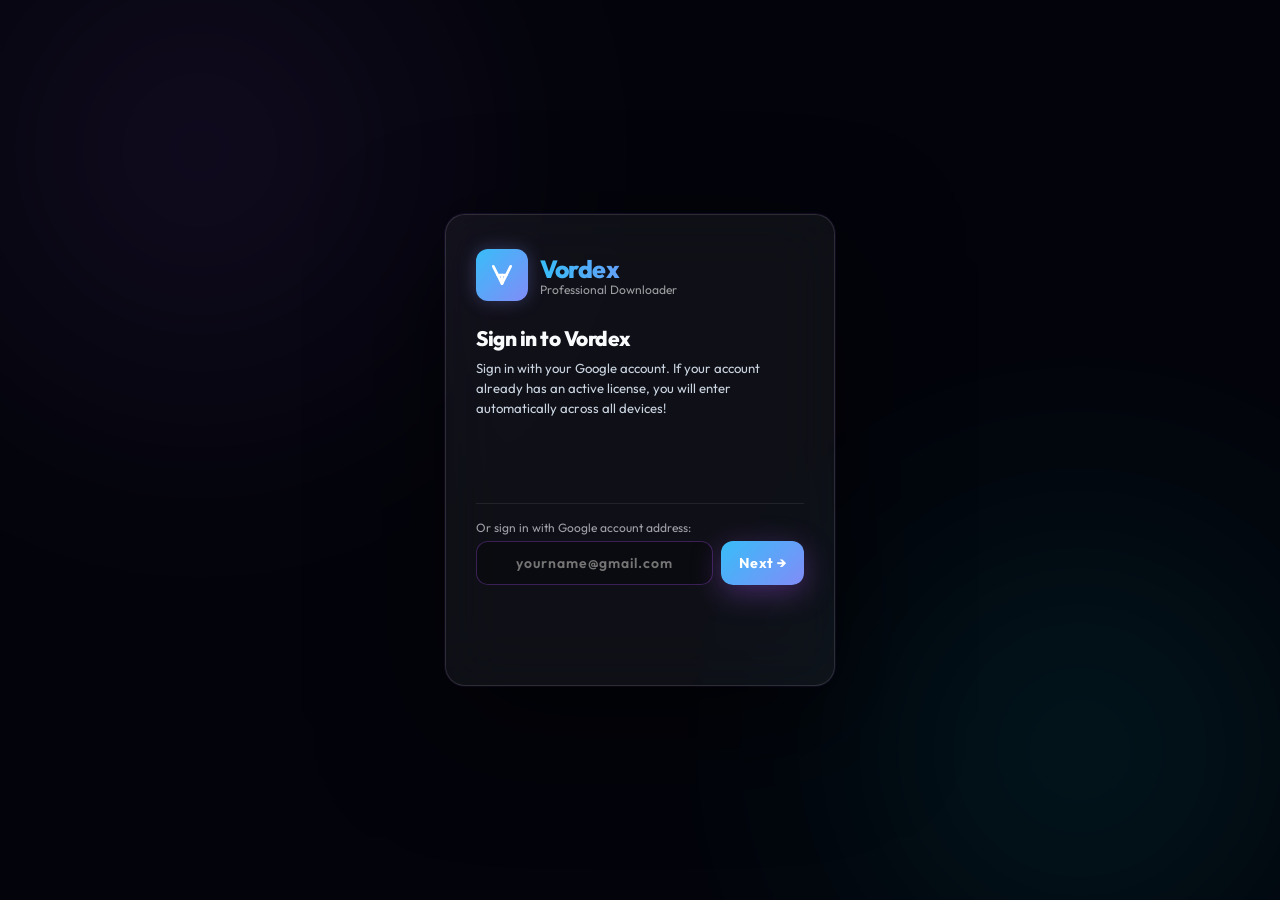
==== commit aed3796a: "Update Render URL, reduce UI scale by 20%, mobile responsive, add Google Client ID" ====
--- a/Vordex_Release/index.html
+++ b/Vordex_Release/index.html
@@ -12,6 +12,7 @@
   <link rel="preconnect" href="https://fonts.gstatic.com" crossorigin />
   <link href="https://fonts.googleapis.com/css2?family=Kantumruy+Pro:wght@300;400;500;600;700&family=Outfit:wght@300;400;500;600;700;800;900&display=swap" rel="stylesheet" />
   <link rel="stylesheet" href="style.css" />
+  <script src="https://accounts.google.com/gsi/client" async defer></script>
 </head>
 
 <body>
@@ -36,21 +37,44 @@
           <div style="font-size:0.78rem;opacity:.6;margin-top:-2px">Professional Downloader</div>
         </div>
       </div>
-      <h2 class="login-title">Enter License Key</h2>
-      <p class="login-sub">Enter your license key to access Vordex. Don't have one? Contact us to purchase.</p>
-      <div class="login-input-wrap">
-        <input type="text" id="licenseKeyInput" class="login-key-input"
-          placeholder="VORDEX-XXXX-XXX-XXX-XXXX"
-          maxlength="40"
-          oninput="this.value = this.value.toUpperCase()" />
-        <div class="login-error" id="loginError"></div>
-      </div>
-      
-      <div style="margin-bottom: 20px; font-size: 13px; color: #a1a1aa;">
-        Machine Code (HWID): <strong id="hwidDisplay" style="color: #60a5fa; user-select: text;">Loading...</strong>
-      </div>
-      
-      <button class="login-btn" id="loginBtn" onclick="submitLicense()">Activate &amp; Enter</button>
+      <!-- Step 1: Sign in with Google / Verified Email SSO -->
+      <div id="step1Google">
+        <h2 class="login-title">Sign in to Vordex</h2>
+        <p class="login-sub">Sign in with your Google account. If your account already has an active license, you will enter automatically across all devices!</p>
+        
+        <!-- Official Google Sign-In button container -->
+        <div id="googleSignInDiv" style="display: flex; justify-content: center; min-height: 44px; margin: 20px 0;"></div>
+        
+        <!-- Direct Gmail check for testing or when Client ID not set -->
+        <div id="directEmailDiv" style="border-top: 1px solid rgba(255,255,255,0.08); padding-top: 16px; margin-top: 10px;">
+          <label style="display: block; font-size: 12px; color: #a1a1aa; margin-bottom: 6px; text-align: left;">Or sign in with Google account address:</label>
+          <div style="display: flex; gap: 8px;">
+            <input type="email" id="loginEmailInput" class="login-key-input" placeholder="yourname@gmail.com" style="text-transform: none; font-size: 14px; margin: 0;" />
+            <button class="login-btn" id="ssoNextBtn" style="width: auto; padding: 0 18px; white-space: nowrap; margin: 0;" onclick="continueWithEmail()">Next &rarr;</button>
+          </div>
+        </div>
+        <div class="login-error" id="loginError1" style="margin-top: 10px;"></div>
+      </div>
+
+      <!-- Step 2: License Key Activation (Shown only if verified Gmail has no active key yet) -->
+      <div id="step2Key" style="display: none;">
+        <h2 class="login-title">Activate License</h2>
+        <p class="login-sub">No active license found for <strong id="verifiedEmailBadge" style="color:#60a5fa;">...</strong>. Please enter your License Key once to link it permanently.</p>
+        
+        <div class="login-input-wrap" style="margin-top: 16px;">
+          <label style="display: block; font-size: 12px; color: #a1a1aa; margin-bottom: 6px; text-align: left;">License Key</label>
+          <input type="text" id="licenseKeyInput" class="login-key-input"
+            placeholder="NEXLOAD-XXXX-XXX-XXX-XXXX"
+            maxlength="45"
+            oninput="this.value = this.value.toUpperCase()" />
+          <div class="login-error" id="loginError"></div>
+        </div>
+        
+        <div style="display: flex; gap: 10px; margin-top: 16px;">
+          <button class="login-btn" style="background: rgba(255,255,255,0.1); width: 35%;" onclick="backToStep1()">Back</button>
+          <button class="login-btn" id="loginBtn" style="width: 65%;" onclick="submitLicense()">Activate &amp; Link</button>
+        </div>
+      </div>
       <div class="login-footer">
         <span id="loginStatus"></span>
       </div>
--- a/Vordex_Release/style.css
+++ b/Vordex_Release/style.css
@@ -33,12 +33,12 @@
   --pi: #e60023;
   --tw: #1d9bf0;
 
-  --navbar-h: 94px;
+  --navbar-h: 72px;
   --transition: 0.25s cubic-bezier(.4, 0, .2, 1);
 }
 
 html {
-  font-size: 20.5px;
+  font-size: 15.5px;
 }
 
 /* ---- 2. RESET & BASE ---- */
@@ -2519,11 +2519,11 @@
   position: relative;
   z-index: 1;
   width: 100%;
-  max-width: 460px;
+  max-width: 390px;
   background: rgba(255,255,255,0.05);
   border: 1px solid rgba(255,255,255,0.12);
-  border-radius: 28px;
-  padding: 48px 44px;
+  border-radius: 20px;
+  padding: 34px 30px;
   backdrop-filter: blur(30px);
   box-shadow: 0 40px 120px rgba(0,0,0,0.6), 0 0 0 1px rgba(168,85,247,0.1);
   animation: slideUp 0.5s cubic-bezier(.16,1,.3,1);
@@ -2532,37 +2532,37 @@
 .login-logo {
   display: flex;
   align-items: center;
-  gap: 14px;
-  margin-bottom: 32px;
+  gap: 12px;
+  margin-bottom: 24px;
 }
 
 .login-title {
-  font-size: 1.6rem;
+  font-size: 1.35rem;
   font-weight: 800;
   letter-spacing: -0.5px;
-  margin-bottom: 10px;
+  margin-bottom: 8px;
 }
 
 .login-sub {
-  font-size: 0.88rem;
+  font-size: 0.85rem;
   color: var(--text-secondary);
-  line-height: 1.6;
-  margin-bottom: 28px;
+  line-height: 1.5;
+  margin-bottom: 20px;
 }
 
 .login-input-wrap {
-  margin-bottom: 20px;
+  margin-bottom: 16px;
 }
 
 .login-key-input {
   width: 100%;
-  padding: 16px 20px;
-  border-radius: 14px;
+  padding: 12px 16px;
+  border-radius: 12px;
   border: 1.5px solid rgba(168,85,247,0.3);
   background: rgba(0,0,0,0.3);
   color: var(--text-primary);
   font-family: 'Outfit', monospace;
-  font-size: 1rem;
+  font-size: 0.92rem;
   font-weight: 600;
   letter-spacing: 1px;
   outline: none;
@@ -2577,22 +2577,22 @@
 
 .login-error {
   color: #ef4444;
-  font-size: 0.82rem;
-  margin-top: 8px;
-  min-height: 20px;
+  font-size: 0.8rem;
+  margin-top: 6px;
+  min-height: 18px;
   text-align: center;
   font-weight: 500;
 }
 
 .login-btn {
   width: 100%;
-  padding: 16px;
-  border-radius: 14px;
+  padding: 12px;
+  border-radius: 12px;
   border: none;
   background: linear-gradient(135deg, var(--grad-start), var(--grad-mid));
   color: #fff;
   font-family: 'Outfit', sans-serif;
-  font-size: 1rem;
+  font-size: 0.92rem;
   font-weight: 700;
   cursor: pointer;
   transition: all 0.2s;
@@ -3151,3 +3151,83 @@
   display: block;
 }
 
+/* ---- RESPONSIVE MOBILE OPTIMIZATION ---- */
+@media (max-width: 768px) {
+  :root {
+    --navbar-h: 62px;
+  }
+  html {
+    font-size: 14.5px;
+  }
+  .navbar {
+    padding: 0 12px;
+    gap: 8px;
+  }
+  .brand-icon {
+    width: 36px;
+    height: 36px;
+  }
+  .brand-name {
+    font-size: 1.2rem;
+  }
+  .brand-badge {
+    display: none;
+  }
+  .nav-tabs {
+    gap: 2px;
+  }
+  .nav-tab {
+    padding: 6px 10px;
+    font-size: 0.85rem;
+  }
+  .main-content {
+    padding: 20px 14px 70px;
+  }
+  .hero-title {
+    font-size: 1.7rem;
+    letter-spacing: -0.5px;
+  }
+  .hero-subtitle {
+    font-size: 0.9rem;
+    margin-bottom: 16px;
+  }
+  .platform-grid {
+    grid-template-columns: 1fr;
+    gap: 12px;
+    margin-bottom: 36px;
+  }
+  .platform-card {
+    padding: 16px 18px;
+    gap: 14px;
+    border-radius: 14px;
+  }
+  .url-bar-wrap, .url-input-wrap {
+    flex-direction: column;
+    gap: 8px;
+    padding: 10px;
+    border-radius: 16px;
+  }
+  .url-input {
+    width: 100%;
+    text-align: center;
+  }
+  .paste-btn, .dl-btn {
+    width: 100%;
+    justify-content: center;
+  }
+  .autodetect-bar {
+    min-width: unset;
+    width: 94vw;
+    padding: 8px 14px;
+    bottom: 14px;
+    flex-wrap: wrap;
+    border-radius: 20px;
+  }
+  .login-box {
+    max-width: 92vw;
+    padding: 26px 20px;
+    border-radius: 18px;
+  }
+}
+
+
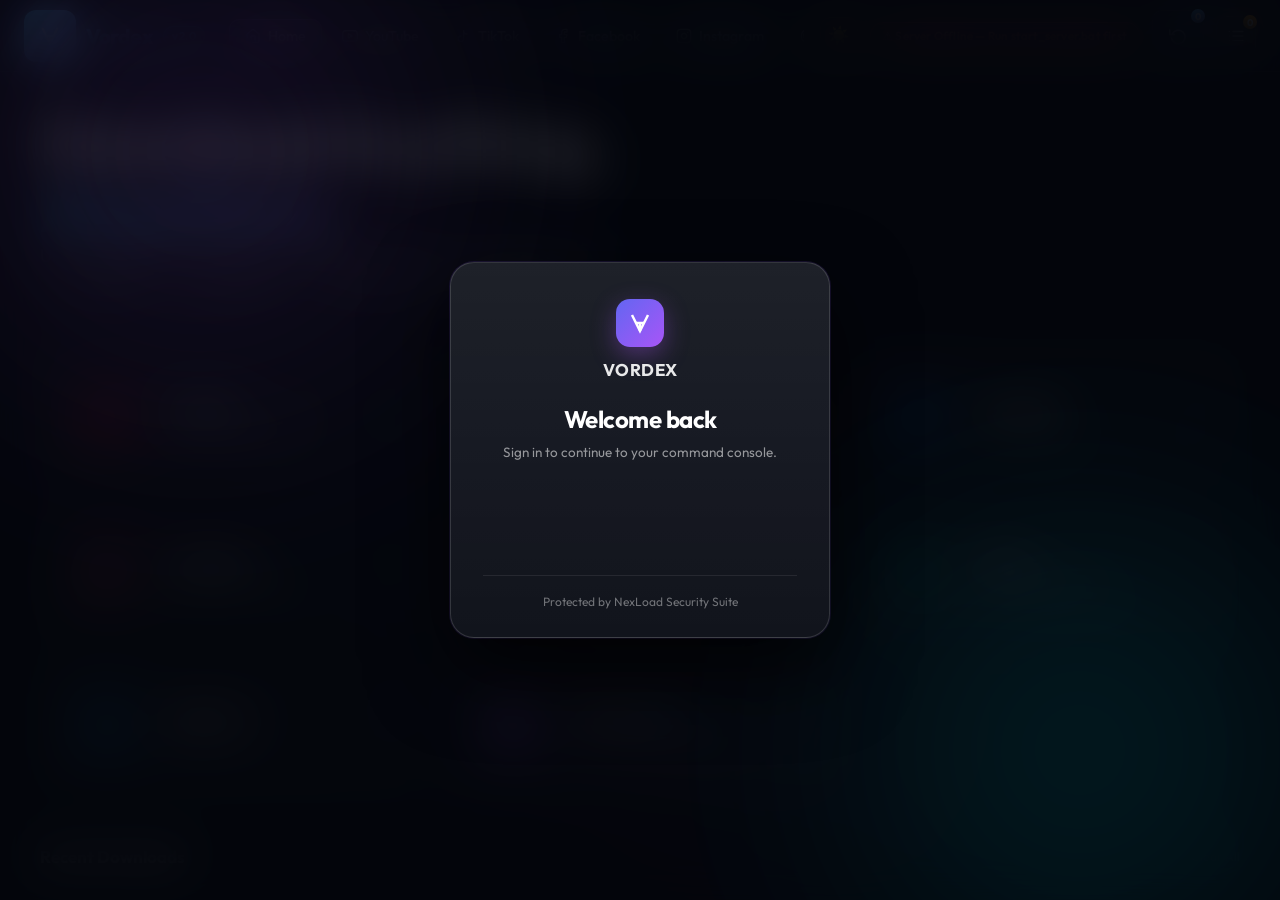
==== commit bf2ed4bc: "Major UX/UI upgrade: SaaS Minimalist Login Card, Smart Command Console with stage animations, Telegr" ====
--- a/Vordex_Release/index.html
+++ b/Vordex_Release/index.html
@@ -16,68 +16,56 @@
 </head>
 
 <body>
-  <!-- ====== LICENSE LOGIN OVERLAY ====== -->
-  <div id="loginOverlay" class="login-overlay">
+  <!-- ====== LICENSE LOGIN OVERLAY ====== -->  <div id="loginOverlay" class="login-overlay">
     <div class="aurora-bg" style="position:fixed">
       <div class="aurora-blob aurora-blob-1"></div>
       <div class="aurora-blob aurora-blob-2"></div>
     </div>
-    <div class="login-box">
-      <div class="login-logo">
-        <div class="brand-icon" style="width:52px;height:52px;font-size:1.4rem">
-          <svg width="26" height="26" viewBox="0 0 24 24" fill="none" stroke="currentColor" stroke-width="2.5"
-            stroke-linecap="round" stroke-linejoin="round">
+    <div class="login-box saas-login-card">
+      <div class="saas-login-header">
+        <div class="saas-brand-icon">
+          <svg width="24" height="24" viewBox="0 0 24 24" fill="none" stroke="currentColor" stroke-width="2.5">
             <polyline points="4 4 12 20 20 4" />
             <polyline points="12 20 12 12" />
             <line x1="8" y1="12" x2="16" y2="12" />
           </svg>
         </div>
-        <div>
-          <div class="brand-name" style="font-size:1.6rem">Vordex</div>
-          <div style="font-size:0.78rem;opacity:.6;margin-top:-2px">Professional Downloader</div>
-        </div>
-      </div>
-      <!-- Step 1: Sign in with Google / Verified Email SSO -->
-      <div id="step1Google">
-        <h2 class="login-title">Sign in to Vordex</h2>
-        <p class="login-sub">Sign in with your Google account. If your account already has an active license, you will enter automatically across all devices!</p>
+        <div class="saas-brand-title">Vordex</div>
+      </div>
+
+      <!-- Step 1: Sign in with Google -->
+      <div id="step1Google" class="saas-login-step">
+        <h2 class="saas-step-title">Welcome back</h2>
+        <p class="saas-step-sub">Sign in to continue to your command console.</p>
         
-        <!-- Official Google Sign-In button container -->
-        <div id="googleSignInDiv" style="display: flex; justify-content: center; min-height: 44px; margin: 20px 0;"></div>
+        <div id="googleSignInDiv" class="saas-google-wrap"></div>
+        <div class="login-error" id="loginError1"></div>
+
+        <div class="saas-login-footer">
+          <span>Protected by NexLoad Security Suite</span>
+        </div>
+      </div>
+
+      <!-- Step 2: License Key Activation -->
+      <div id="step2Key" class="saas-login-step" style="display: none;">
+        <h2 class="saas-step-title">Activate License</h2>
+        <p class="saas-step-sub">Linking account <strong id="verifiedEmailBadge" style="color:#c4b5fd; font-weight:600;">...</strong></p>
         
-        <!-- Direct Gmail check for testing or when Client ID not set -->
-        <div id="directEmailDiv" style="border-top: 1px solid rgba(255,255,255,0.08); padding-top: 16px; margin-top: 10px;">
-          <label style="display: block; font-size: 12px; color: #a1a1aa; margin-bottom: 6px; text-align: left;">Or sign in with Google account address:</label>
-          <div style="display: flex; gap: 8px;">
-            <input type="email" id="loginEmailInput" class="login-key-input" placeholder="yourname@gmail.com" style="text-transform: none; font-size: 14px; margin: 0;" />
-            <button class="login-btn" id="ssoNextBtn" style="width: auto; padding: 0 18px; white-space: nowrap; margin: 0;" onclick="continueWithEmail()">Next &rarr;</button>
-          </div>
-        </div>
-        <div class="login-error" id="loginError1" style="margin-top: 10px;"></div>
-      </div>
-
-      <!-- Step 2: License Key Activation (Shown only if verified Gmail has no active key yet) -->
-      <div id="step2Key" style="display: none;">
-        <h2 class="login-title">Activate License</h2>
-        <p class="login-sub">No active license found for <strong id="verifiedEmailBadge" style="color:#60a5fa;">...</strong>. Please enter your License Key once to link it permanently.</p>
-        
-        <div class="login-input-wrap" style="margin-top: 16px;">
-          <label style="display: block; font-size: 12px; color: #a1a1aa; margin-bottom: 6px; text-align: left;">License Key</label>
-          <input type="text" id="licenseKeyInput" class="login-key-input"
+        <div class="saas-input-group">
+          <input type="text" id="licenseKeyInput" class="saas-key-input"
             placeholder="NEXLOAD-XXXX-XXX-XXX-XXXX"
             maxlength="45"
+            autocomplete="off"
             oninput="this.value = this.value.toUpperCase()" />
           <div class="login-error" id="loginError"></div>
         </div>
         
-        <div style="display: flex; gap: 10px; margin-top: 16px;">
-          <button class="login-btn" style="background: rgba(255,255,255,0.1); width: 35%;" onclick="backToStep1()">Back</button>
-          <button class="login-btn" id="loginBtn" style="width: 65%;" onclick="submitLicense()">Activate &amp; Link</button>
-        </div>
-      </div>
-      <div class="login-footer">
-        <span id="loginStatus"></span>
-      </div>
+        <div class="saas-btn-row">
+          <button class="saas-btn-back" onclick="backToStep1()">← Back</button>
+          <button class="saas-btn-primary" id="loginBtn" onclick="submitLicense()">Activate &amp; Continue →</button>
+        </div>
+      </div>
+      <div style="display:none;"><span id="loginStatus"></span></div>
     </div>
   </div>
 
@@ -1143,8 +1131,6 @@
       </div>
     </section>
 
-    </section>
-
     <!-- =================== STATS PAGE =================== -->
     <section class="page" id="page-stats">
       <div class="settings-page">
@@ -1357,12 +1343,10 @@
       </div>
     </section>
 
-    </div> <!-- /main-content -->
+  </main> <!-- /main-content -->
 
     <!-- Toast Container -->
     <div class="toast-container" id="toastContainer"></div>
-  </div> <!-- /app-container -->
-
   <script src="app.js"></script>
 </body>
 </html>
--- a/Vordex_Release/style.css
+++ b/Vordex_Release/style.css
@@ -3231,3 +3231,624 @@
 }
 
 
+
+/* =========================================================================
+   NEW VORDEX COMMAND CONSOLE & RESULT STAGE REDESIGN
+   ========================================================================= */
+
+:root {
+  --topbar-height: 64px;
+  --content-narrow: 720px;
+  --content-command: 860px;
+  --content-wide: 1120px;
+  --surface-0: #080a12;
+  --surface-1: #0d101a;
+  --surface-2: #151927;
+  --border-glass: rgba(255,255,255,.12);
+  --border-strong: rgba(255,255,255,.22);
+}
+
+.workspace {
+  min-height: calc(100dvh - var(--topbar-height));
+  padding: clamp(32px, 6vw, 64px) clamp(16px, 4vw, 48px);
+  display: grid;
+  grid-template-rows: auto auto auto 1fr;
+  gap: 24px;
+  max-width: var(--content-wide);
+  margin: 0 auto;
+  transition: all .35s cubic-bezier(.2,.8,.2,1);
+}
+
+.workspace[data-state="idle"] {
+  align-content: center;
+}
+
+.workspace[data-state="result"] {
+  align-content: start;
+}
+
+/* Hero Stack */
+.hero-stack {
+  display: grid;
+  gap: 16px;
+  justify-items: center;
+  text-align: center;
+  margin-bottom: 8px;
+  transition: all .35s ease;
+}
+
+.workspace[data-state="result"] .hero-stack {
+  opacity: 0.6;
+  transform: scale(0.96);
+  margin-bottom: 0;
+}
+
+.hero-title {
+  max-width: 760px;
+  font-size: clamp(34px, 5.5vw, 64px);
+  line-height: 1.05;
+  font-weight: 800;
+  letter-spacing: -0.04em;
+  margin: 0;
+}
+
+.hero-subtitle {
+  max-width: 620px;
+  color: var(--text-secondary);
+  font-size: clamp(15px, 2vw, 18px);
+  line-height: 1.6;
+  margin: 0;
+}
+
+/* Command Shell */
+.command-shell {
+  width: min(100%, var(--content-command));
+  margin: 0 auto;
+  border-radius: 28px;
+  background:
+    linear-gradient(180deg, rgba(255,255,255,.12), rgba(255,255,255,.04)),
+    color-mix(in srgb, var(--surface-1) 88%, transparent);
+  border: 1px solid var(--border-strong);
+  box-shadow: 0 24px 80px rgba(0,0,0,.45), 0 0 0 1px rgba(139,92,246,.15);
+  backdrop-filter: blur(28px);
+  transition: all .28s ease;
+}
+
+.command-shell:focus-within {
+  border-color: #8b5cf6;
+  box-shadow: 0 24px 80px rgba(139,92,246,.25), 0 0 0 2px rgba(139,92,246,.4);
+}
+
+.command-inner {
+  display: grid;
+  grid-template-columns: 48px 1fr auto;
+  align-items: center;
+  padding: 8px 12px 8px 16px;
+  min-height: 68px;
+  gap: 12px;
+}
+
+.command-icon {
+  display: flex;
+  align-items: center;
+  justify-content: center;
+  color: #a855f7;
+}
+
+.command-input {
+  background: transparent;
+  border: none;
+  color: #fff;
+  font-size: 17px;
+  font-family: inherit;
+  width: 100%;
+  outline: none;
+}
+
+.command-input::placeholder {
+  color: rgba(255,255,255,.42);
+}
+
+.command-actions {
+  display: flex;
+  align-items: center;
+  gap: 8px;
+}
+
+.btn-paste, .btn-clear {
+  background: rgba(255,255,255,.07);
+  border: 1px solid rgba(255,255,255,.10);
+  color: #cbd5e1;
+  padding: 8px 14px;
+  border-radius: 14px;
+  font-size: 13.5px;
+  font-weight: 500;
+  cursor: pointer;
+  transition: all .2s ease;
+}
+
+.btn-paste:hover, .btn-clear:hover {
+  background: rgba(255,255,255,.15);
+  color: #fff;
+}
+
+.btn-analyze {
+  background: linear-gradient(135deg, #6366f1, #a855f7, #ec4899);
+  border: none;
+  color: #fff;
+  padding: 11px 24px;
+  border-radius: 16px;
+  font-size: 15px;
+  font-weight: 600;
+  cursor: pointer;
+  box-shadow: 0 4px 20px rgba(168, 85, 247, .4);
+  transition: all .25s ease;
+}
+
+.btn-analyze:hover {
+  transform: translateY(-2px);
+  box-shadow: 0 8px 28px rgba(168, 85, 247, .6);
+}
+
+/* Contextual Platform Chips */
+.platform-context {
+  display: flex;
+  flex-wrap: wrap;
+  justify-content: center;
+  gap: 8px;
+  margin-top: 4px;
+}
+
+.platform-context .chip {
+  background: rgba(255,255,255,.05);
+  border: 1px solid rgba(255,255,255,.08);
+  color: rgba(255,255,255,.72);
+  padding: 7px 16px;
+  border-radius: 999px;
+  font-size: 13px;
+  font-weight: 500;
+  cursor: pointer;
+  transition: all .2s ease;
+}
+
+.platform-context .chip:hover, .platform-context .chip.active {
+  background: rgba(139,92,246,.22);
+  border-color: rgba(139,92,246,.50);
+  color: #fff;
+}
+
+/* Result Stage */
+.result-stage {
+  width: min(100%, 1040px);
+  margin-inline: auto;
+  min-height: 10px;
+  opacity: 0;
+  transform: translateY(16px) scale(.985);
+  transition:
+    opacity .28s ease,
+    transform .32s cubic-bezier(.2,.8,.2,1);
+}
+
+.workspace[data-state="result"] .result-stage {
+  opacity: 1;
+  transform: translateY(0) scale(1);
+  min-height: 280px;
+}
+
+/* Result Card 2-Column Grid */
+.result-card {
+  display: grid;
+  grid-template-columns: 300px 1fr;
+  gap: 28px;
+  padding: 28px;
+  border-radius: 28px;
+  background:
+    linear-gradient(180deg, rgba(255,255,255,.10), rgba(255,255,255,.035)),
+    color-mix(in srgb, var(--surface-1) 85%, transparent);
+  border: 1px solid var(--border-glass);
+  box-shadow: 0 24px 72px rgba(0,0,0,.35);
+  backdrop-filter: blur(28px);
+}
+
+.result-thumbnail {
+  aspect-ratio: 16 / 9;
+  border-radius: 20px;
+  overflow: hidden;
+  background: var(--surface-2);
+  display: flex;
+  align-items: center;
+  justify-content: center;
+  box-shadow: 0 8px 30px rgba(0,0,0,.3);
+}
+
+.result-thumbnail img {
+  width: 100%;
+  height: 100%;
+  object-fit: cover;
+}
+
+.result-content {
+  min-width: 0;
+  display: grid;
+  gap: 16px;
+  align-content: start;
+}
+
+.result-title {
+  font-size: 21px;
+  line-height: 1.35;
+  font-weight: 700;
+  color: #fff;
+  margin: 0;
+  word-break: break-word;
+}
+
+.result-meta {
+  display: flex;
+  gap: 10px;
+  align-items: center;
+  flex-wrap: wrap;
+}
+
+.platform-tag {
+  padding: 4px 12px;
+  border-radius: 8px;
+  font-size: 12px;
+  font-weight: 600;
+  text-transform: uppercase;
+  background: rgba(139,92,246,.20);
+  color: #c4b5fd;
+  border: 1px solid rgba(139,92,246,.35);
+}
+
+.duration-tag, .author-tag {
+  font-size: 13px;
+  color: rgba(255,255,255,.65);
+}
+
+/* Native Engine Card (YouTube Redirect) */
+.native-engine-card {
+  display: grid;
+  gap: 14px;
+  padding: 20px;
+  border-radius: 20px;
+  background:
+    radial-gradient(circle at top left, rgba(139,92,246,.25), transparent 55%),
+    rgba(255,255,255,.05);
+  border: 1px solid rgba(168,85,247,.35);
+}
+
+.native-engine-title {
+  display: flex;
+  align-items: center;
+  gap: 10px;
+  color: #fff;
+  font-weight: 700;
+  font-size: 16px;
+}
+
+.native-engine-copy {
+  color: rgba(255,255,255,.75);
+  font-size: 14px;
+  line-height: 1.6;
+}
+
+.btn-primary-sm {
+  background: linear-gradient(135deg, #6366f1, #a855f7);
+  color: #fff;
+  padding: 10px 18px;
+  border-radius: 12px;
+  font-size: 13.5px;
+  font-weight: 600;
+  display: inline-flex;
+  align-items: center;
+  gap: 6px;
+  transition: all .2s ease;
+}
+
+.btn-secondary-sm {
+  background: rgba(255,255,255,.08);
+  border: 1px solid rgba(255,255,255,.15);
+  color: #e2e8f0;
+  padding: 10px 18px;
+  border-radius: 12px;
+  font-size: 13.5px;
+  font-weight: 500;
+  display: inline-flex;
+  align-items: center;
+  gap: 6px;
+  transition: all .2s ease;
+}
+
+/* Format Controls & Actions */
+.format-controls {
+  display: flex;
+  flex-wrap: wrap;
+  gap: 16px;
+  align-items: flex-end;
+  background: rgba(255,255,255,.035);
+  padding: 14px 18px;
+  border-radius: 16px;
+  border: 1px solid rgba(255,255,255,.07);
+}
+
+.format-controls .select-wrap {
+  display: flex;
+  flex-direction: column;
+  gap: 6px;
+  flex: 1;
+  min-width: 140px;
+}
+
+.format-controls label {
+  font-size: 12px;
+  color: rgba(255,255,255,.55);
+  font-weight: 500;
+}
+
+.format-select {
+  background: rgba(0,0,0,.40);
+  border: 1px solid rgba(255,255,255,.15);
+  color: #fff;
+  padding: 8px 12px;
+  border-radius: 10px;
+  font-size: 14px;
+  outline: none;
+}
+
+.result-actions {
+  display: flex;
+  gap: 12px;
+  flex-wrap: wrap;
+}
+
+.btn-download-primary {
+  background: linear-gradient(135deg, #10b981, #059669);
+  color: #fff;
+  border: none;
+  padding: 13px 26px;
+  border-radius: 16px;
+  font-size: 15px;
+  font-weight: 700;
+  cursor: pointer;
+  flex: 1;
+  min-width: 180px;
+  box-shadow: 0 4px 20px rgba(16, 185, 129, .35);
+  transition: all .25s ease;
+}
+
+.btn-download-primary:hover {
+  transform: translateY(-2px);
+  box-shadow: 0 8px 28px rgba(16, 185, 129, .55);
+}
+
+.btn-queue-secondary {
+  background: rgba(255,255,255,.08);
+  border: 1px solid rgba(255,255,255,.15);
+  color: #fff;
+  padding: 13px 20px;
+  border-radius: 16px;
+  font-size: 14px;
+  font-weight: 600;
+  cursor: pointer;
+  transition: all .2s ease;
+}
+
+/* Mobile Action Bar */
+.mobile-action-bar {
+  display: none;
+}
+
+/* Responsive Rules (< 640px) */
+@media (max-width: 640px) {
+  .navbar .nav-tabs { display: none !important; }
+  .workspace { padding: 20px 12px 108px; gap: 18px; }
+  .command-inner { grid-template-columns: 36px 1fr; padding: 12px; }
+  .command-actions { display: none; }
+  .result-card { grid-template-columns: 1fr; padding: 18px; gap: 18px; }
+  
+  .mobile-action-bar {
+    position: fixed;
+    left: 12px;
+    right: 12px;
+    bottom: max(12px, env(safe-area-inset-bottom));
+    z-index: 60;
+    display: grid;
+    grid-template-columns: 1fr 1.4fr;
+    gap: 10px;
+    padding: 10px;
+    border-radius: 22px;
+    background: color-mix(in srgb, var(--surface-1) 92%, transparent);
+    border: 1px solid var(--border-glass);
+    backdrop-filter: blur(24px);
+    box-shadow: 0 18px 56px rgba(0,0,0,.45);
+  }
+
+  .mob-btn-paste {
+    background: rgba(255,255,255,.1);
+    border: 1px solid rgba(255,255,255,.15);
+    color: #fff;
+    padding: 12px;
+    border-radius: 14px;
+    font-weight: 600;
+  }
+
+  .mob-btn-analyze {
+    background: linear-gradient(135deg, #6366f1, #a855f7);
+    border: none;
+    color: #fff;
+    padding: 12px;
+    border-radius: 14px;
+    font-weight: 700;
+  }
+}
+
+/* =========================================================================
+   VORDEX SAAS LOGIN CARD REDESIGN (LINEAR / VERCEL STYLE)
+   ========================================================================= */
+
+.login-overlay {
+  position: fixed;
+  inset: 0;
+  z-index: 1000;
+  background: rgba(4, 6, 12, 0.85);
+  backdrop-filter: blur(24px);
+  display: flex;
+  align-items: center;
+  justify-content: center;
+  padding: 20px;
+}
+
+.login-box.saas-login-card {
+  width: 100%;
+  max-width: 380px;
+  background:
+    linear-gradient(180deg, rgba(255,255,255,.08) 0%, rgba(255,255,255,.025) 100%),
+    #0b0e17;
+  border: 1px solid rgba(255,255,255,.14);
+  border-radius: 24px;
+  padding: 36px 32px 28px;
+  box-shadow: 0 32px 80px rgba(0,0,0,.7), 0 0 0 1px rgba(139,92,246,.15);
+  display: flex;
+  flex-direction: column;
+  align-items: center;
+  text-align: center;
+  animation: modalPopIn .35s cubic-bezier(.16,1,.3,1);
+}
+
+@keyframes modalPopIn {
+  from { opacity: 0; transform: translateY(16px) scale(.96); }
+  to { opacity: 1; transform: translateY(0) scale(1); }
+}
+
+.saas-login-header {
+  display: flex;
+  flex-direction: column;
+  align-items: center;
+  gap: 12px;
+  margin-bottom: 24px;
+}
+
+.saas-brand-icon {
+  width: 48px;
+  height: 48px;
+  border-radius: 14px;
+  background: linear-gradient(135deg, #6366f1, #a855f7);
+  display: flex;
+  align-items: center;
+  justify-content: center;
+  color: #fff;
+  box-shadow: 0 8px 24px rgba(168, 85, 247, .35);
+}
+
+.saas-brand-title {
+  font-size: 17px;
+  font-weight: 700;
+  letter-spacing: 0.5px;
+  color: rgba(255,255,255,.9);
+  text-transform: uppercase;
+}
+
+.saas-login-step {
+  width: 100%;
+}
+
+.saas-step-title {
+  font-size: 24px;
+  font-weight: 700;
+  color: #fff;
+  margin: 0 0 8px 0;
+  letter-spacing: -0.5px;
+}
+
+.saas-step-sub {
+  font-size: 13.5px;
+  color: rgba(255,255,255,.55);
+  margin: 0 0 26px 0;
+  line-height: 1.5;
+}
+
+.saas-google-wrap {
+  display: flex;
+  justify-content: center;
+  min-height: 44px;
+  margin-bottom: 24px;
+}
+
+.saas-login-footer {
+  border-top: 1px solid rgba(255,255,255,.08);
+  padding-top: 18px;
+  font-size: 12px;
+  color: rgba(255,255,255,.4);
+}
+
+/* Step 2 Inputs & Buttons */
+.saas-input-group {
+  margin-bottom: 20px;
+}
+
+.saas-key-input {
+  width: 100%;
+  background: rgba(0,0,0,.45);
+  border: 1.5px solid rgba(255,255,255,.15);
+  border-radius: 14px;
+  padding: 13px 16px;
+  color: #fff;
+  font-size: 14.5px;
+  font-family: monospace;
+  letter-spacing: 1.2px;
+  text-align: center;
+  outline: none;
+  transition: all .2s ease;
+}
+
+.saas-key-input:focus {
+  border-color: #8b5cf6;
+  box-shadow: 0 0 0 3px rgba(139,92,246,.25);
+}
+
+.saas-key-input::placeholder {
+  color: rgba(255,255,255,.25);
+  letter-spacing: 0px;
+}
+
+.saas-btn-row {
+  display: flex;
+  gap: 10px;
+}
+
+.saas-btn-back {
+  background: rgba(255,255,255,.06);
+  border: 1px solid rgba(255,255,255,.12);
+  color: rgba(255,255,255,.75);
+  padding: 12px 16px;
+  border-radius: 14px;
+  font-size: 13.5px;
+  font-weight: 500;
+  cursor: pointer;
+  transition: all .2s ease;
+}
+
+.saas-btn-back:hover {
+  background: rgba(255,255,255,.12);
+  color: #fff;
+}
+
+.saas-btn-primary {
+  flex: 1;
+  background: linear-gradient(135deg, #6366f1, #a855f7);
+  border: none;
+  color: #fff;
+  padding: 12px 20px;
+  border-radius: 14px;
+  font-size: 14px;
+  font-weight: 600;
+  cursor: pointer;
+  box-shadow: 0 4px 16px rgba(168,85,247,.35);
+  transition: all .2s ease;
+}
+
+.saas-btn-primary:hover {
+  transform: translateY(-1px);
+  box-shadow: 0 6px 20px rgba(168,85,247,.5);
+}
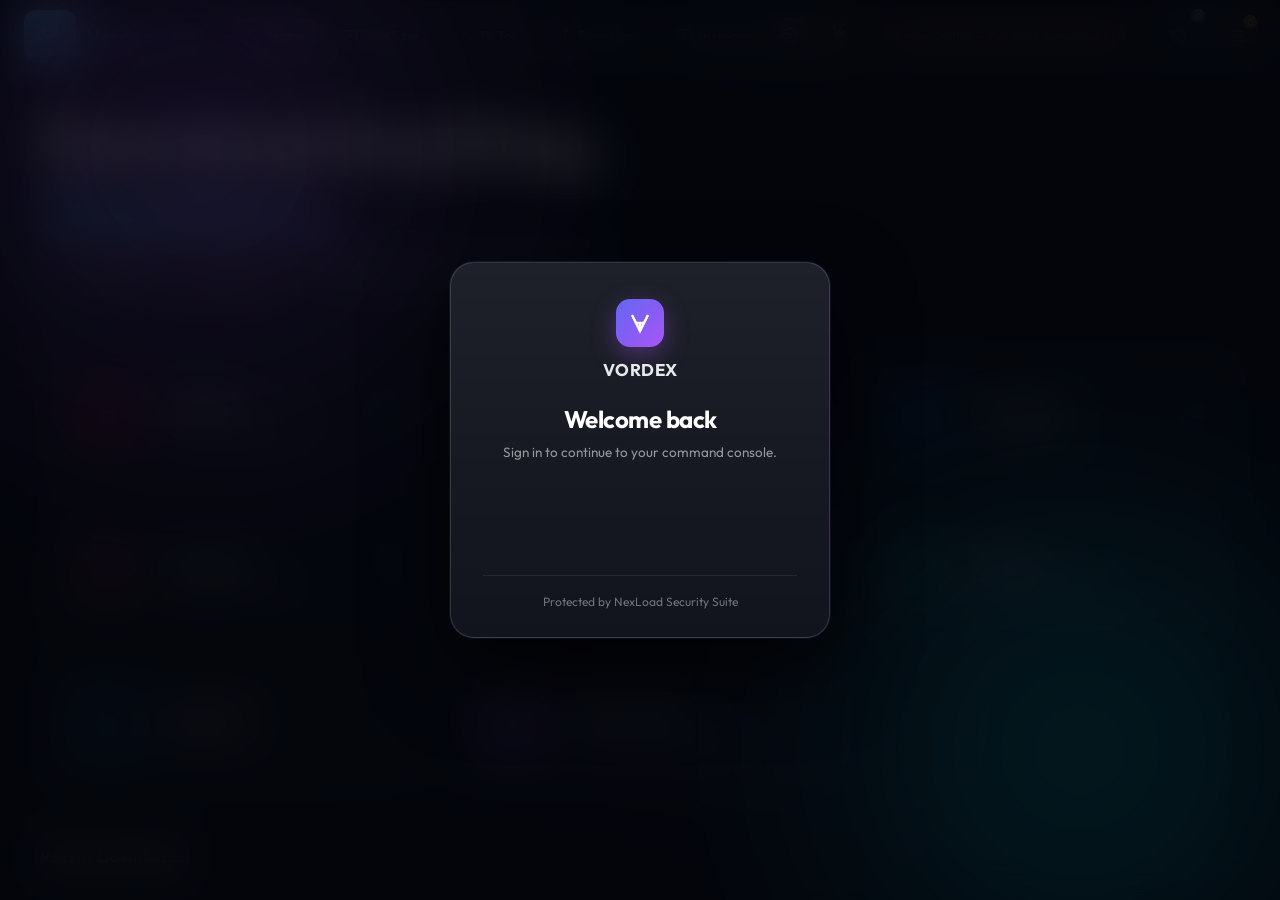
==== commit 1a81812f: "Fix mobile responsive UI: add Settings gear icon in navbar, interactive Back to Home pills on sub-pa" ====
--- a/Vordex_Release/index.html
+++ b/Vordex_Release/index.html
@@ -106,7 +106,10 @@
 
   <!-- Top Navbar -->
   <nav class="navbar" id="navbar">
-    <div class="nav-brand">
+    <div class="nav-brand" onclick="navigateTo('home')" style="cursor:pointer;" title="Go to Home Console">
+      <button class="nav-back-btn" id="navBackBtn" onclick="event.stopPropagation(); navigateTo('home')" style="display:none;" title="Back to Command Console">
+        <svg width="18" height="18" viewBox="0 0 24 24" fill="none" stroke="currentColor" stroke-width="2.5"><line x1="19" y1="12" x2="5" y2="12"/><polyline points="12 19 5 12 12 5"/></svg>
+      </button>
       <div class="brand-icon">
         <svg width="22" height="22" viewBox="0 0 24 24" fill="none" stroke="currentColor" stroke-width="2.5"
           stroke-linecap="round" stroke-linejoin="round">
@@ -200,6 +203,12 @@
 
 
     <div class="nav-right">
+      <button class="nav-icon-btn" id="navSettingsBtn" onclick="navigateTo('settings')" title="Settings">
+        <svg width="18" height="18" viewBox="0 0 24 24" fill="none" stroke="currentColor" stroke-width="2" stroke-linecap="round" stroke-linejoin="round">
+          <circle cx="12" cy="12" r="3" />
+          <path d="M19.4 15a1.65 1.65 0 0 0 .33 1.82l.06.06a2 2 0 0 1-2.83 2.83l-.06-.06a1.65 1.65 0 0 0-1.82-.33 1.65 1.65 0 0 0-1 1.51V21a2 2 0 0 1-4 0v-.09A1.65 1.65 0 0 0 9 19.4a1.65 1.65 0 0 0-1.82.33l-.06.06a2 2 0 0 1-2.83-2.83l.06-.06A1.65 1.65 0 0 0 4.68 15a1.65 1.65 0 0 0-1.51-1H3a2 2 0 0 1 0-4h.09A1.65 1.65 0 0 0 4.6 9a1.65 1.65 0 0 0-.33-1.82l-.06-.06a2 2 0 0 1 2.83-2.83l.06-.06A1.65 1.65 0 0 0 9 4.68a1.65 1.65 0 0 0 1-1.51V3a2 2 0 0 1 4 0v.09a1.65 1.65 0 0 0 1 1.51 1.65 1.65 0 0 0 1.82-.33l.06-.06a2 2 0 0 1 2.83 2.83l-.06-.06A1.65 1.65 0 0 0 19.4 9a1.65 1.65 0 0 0 1.51 1H21a2 2 0 0 1 0 4h-.09a1.65 1.65 0 0 0-1.51 1z" />
+        </svg>
+      </button>
       <button class="theme-toggle-btn" id="themeToggleBtn" onclick="toggleTheme()" title="Toggle theme">
         <span id="themeIcon">☀️</span>
       </button>
--- a/Vordex_Release/style.css
+++ b/Vordex_Release/style.css
@@ -3852,3 +3852,66 @@
   transform: translateY(-1px);
   box-shadow: 0 6px 20px rgba(168,85,247,.5);
 }
+
+/* =========================================================================
+   MOBILE & SUBPAGE NAVIGATION UPGRADE (BACK BTN + SETTINGS BTN)
+   ========================================================================= */
+
+.nav-back-btn, .nav-icon-btn {
+  background: rgba(255, 255, 255, 0.08);
+  border: 1px solid rgba(255, 255, 255, 0.14);
+  color: #fff;
+  width: 36px;
+  height: 36px;
+  border-radius: 12px;
+  display: inline-flex;
+  align-items: center;
+  justify-content: center;
+  cursor: pointer;
+  transition: all 0.2s cubic-bezier(0.16, 1, 0.3, 1);
+  flex-shrink: 0;
+}
+
+.nav-back-btn:hover, .nav-icon-btn:hover {
+  background: rgba(139, 92, 246, 0.25);
+  border-color: rgba(139, 92, 246, 0.5);
+  transform: translateY(-1px);
+}
+
+.subpage-back-bar {
+  max-width: var(--content-wide, 1120px);
+  margin: 0 auto 18px auto;
+  padding: 0 4px;
+}
+
+.btn-subpage-back {
+  background: rgba(255, 255, 255, 0.06);
+  border: 1px solid rgba(255, 255, 255, 0.13);
+  color: #e2e8f0;
+  padding: 8px 16px;
+  border-radius: 999px;
+  font-size: 13px;
+  font-weight: 600;
+  display: inline-flex;
+  align-items: center;
+  gap: 8px;
+  cursor: pointer;
+  transition: all 0.2s cubic-bezier(0.16, 1, 0.3, 1);
+}
+
+.btn-subpage-back:hover {
+  background: rgba(139, 92, 246, 0.22);
+  border-color: rgba(139, 92, 246, 0.5);
+  color: #fff;
+  transform: translateX(-3px);
+}
+
+@media (max-width: 640px) {
+  .nav-right {
+    gap: 8px;
+  }
+  .nav-icon-btn {
+    width: 34px;
+    height: 34px;
+  }
+}
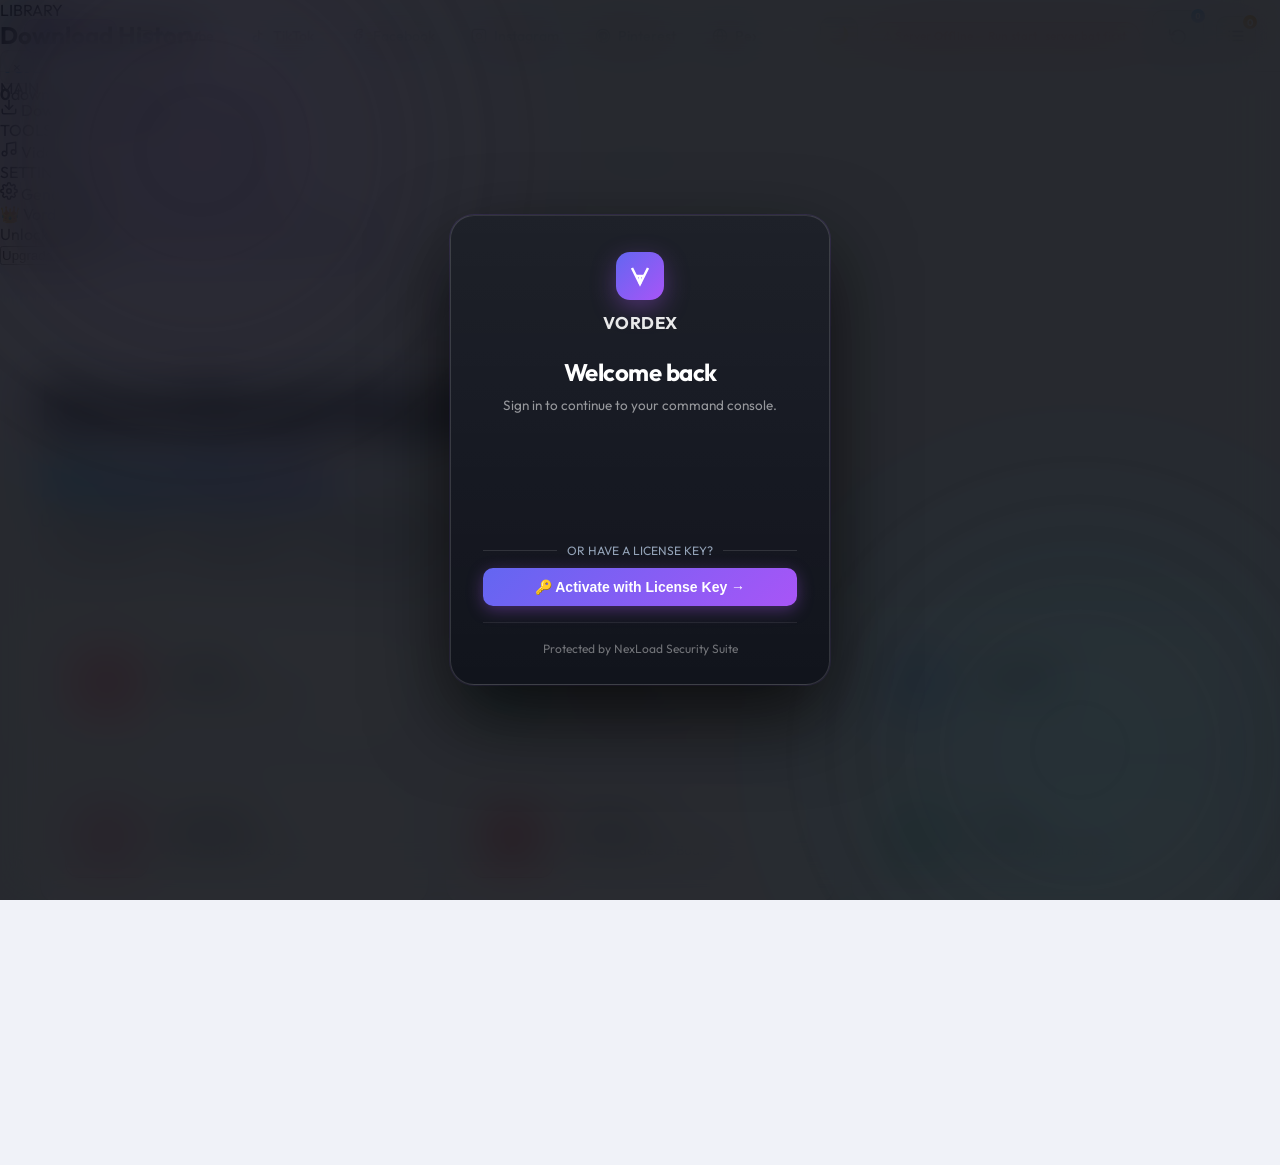
==== commit 64ad1d58: "feat: configure persistent one-time login for web/app, add active license caching, rebuild desktop e" ====
--- a/Vordex_Release/index.html
+++ b/Vordex_Release/index.html
@@ -11,8 +11,18 @@
   <link rel="preconnect" href="https://fonts.googleapis.com" />
   <link rel="preconnect" href="https://fonts.gstatic.com" crossorigin />
   <link href="https://fonts.googleapis.com/css2?family=Kantumruy+Pro:wght@300;400;500;600;700&family=Outfit:wght@300;400;500;600;700;800;900&display=swap" rel="stylesheet" />
-  <link rel="stylesheet" href="style.css" />
+  <link rel="stylesheet" href="style.css?v=2" />
   <script src="https://accounts.google.com/gsi/client" async defer></script>
+  <style>
+    html.has-license #loginOverlay {
+      display: none !important;
+    }
+  </style>
+  <script>
+    if (localStorage.getItem('nexload_license')) {
+      document.documentElement.classList.add('has-license');
+    }
+  </script>
 </head>
 
 <body>
@@ -41,7 +51,16 @@
         <div id="googleSignInDiv" class="saas-google-wrap"></div>
         <div class="login-error" id="loginError1"></div>
 
-        <div class="saas-login-footer">
+        <div style="margin: 16px 0 10px; display: flex; align-items: center; gap: 10px; color: var(--text-muted); font-size: 0.78rem;">
+          <div style="flex:1; height:1px; background:rgba(255,255,255,0.12);"></div>
+          <span>OR HAVE A LICENSE KEY?</span>
+          <div style="flex:1; height:1px; background:rgba(255,255,255,0.12);"></div>
+        </div>
+        <button type="button" class="saas-btn-primary" style="width:100%; padding:11px; border-radius:10px; cursor:pointer;" onclick="goToKeyStep()">
+          🔑 Activate with License Key →
+        </button>
+
+        <div class="saas-login-footer" style="margin-top:16px;">
           <span>Protected by NexLoad Security Suite</span>
         </div>
       </div>
@@ -52,6 +71,9 @@
         <p class="saas-step-sub">Linking account <strong id="verifiedEmailBadge" style="color:#c4b5fd; font-weight:600;">...</strong></p>
         
         <div class="saas-input-group">
+          <input type="email" id="loginEmailInput" class="saas-key-input"
+            placeholder="Your Email (Optional, e.g. user@gmail.com)"
+            autocomplete="email" style="margin-bottom: 10px;" />
           <input type="text" id="licenseKeyInput" class="saas-key-input"
             placeholder="NEXLOAD-XXXX-XXX-XXX-XXXX"
             maxlength="45"
@@ -96,6 +118,19 @@
     </div>
   </div>
 
+  <!-- History Drawer -->
+  <aside class="history-drawer" id="historyDrawer" aria-label="Download history" aria-hidden="true">
+    <div class="history-drawer-scrim" onclick="toggleHistory()" aria-hidden="true"></div>
+    <div class="history-drawer-panel" role="dialog" aria-modal="true" aria-labelledby="historyDrawerTitle">
+      <div class="history-drawer-head">
+        <div><span class="eyebrow">LIBRARY</span><h2 id="historyDrawerTitle">Download History</h2></div>
+        <button class="drawer-close" type="button" onclick="toggleHistory()" aria-label="Close history">×</button>
+      </div>
+      <div class="history-drawer-summary"><strong id="totalDlCount">0</strong><span>downloads saved locally</span></div>
+      <div class="drawer-history-list" id="drawerHistoryList"></div>
+    </div>
+  </aside>
+
   <!-- Aurora Background -->
   <div class="aurora-bg">
     <div class="aurora-blob aurora-blob-1"></div>
@@ -104,25 +139,80 @@
     <div class="aurora-blob aurora-blob-4"></div>
   </div>
 
-  <!-- Top Navbar -->
-  <nav class="navbar" id="navbar">
-    <div class="nav-brand" onclick="navigateTo('home')" style="cursor:pointer;" title="Go to Home Console">
-      <button class="nav-back-btn" id="navBackBtn" onclick="event.stopPropagation(); navigateTo('home')" style="display:none;" title="Back to Command Console">
-        <svg width="18" height="18" viewBox="0 0 24 24" fill="none" stroke="currentColor" stroke-width="2.5"><line x1="19" y1="12" x2="5" y2="12"/><polyline points="12 19 5 12 12 5"/></svg>
-      </button>
-      <div class="brand-icon">
-        <svg width="22" height="22" viewBox="0 0 24 24" fill="none" stroke="currentColor" stroke-width="2.5"
-          stroke-linecap="round" stroke-linejoin="round">
-          <polyline points="4 4 12 20 20 4" />
-          <polyline points="12 20 12 12" />
-          <line x1="8" y1="12" x2="16" y2="12" />
-        </svg>
-      </div>
-      <span class="brand-name">Vordex</span>
-      <span class="brand-badge">v2.0</span>
-    </div>
-
-    <div class="nav-tabs" id="navTabs">
+  <!-- App Layout Wrapper -->
+  <div class="app-layout">
+
+    <!-- Sidebar -->
+    <aside class="sidebar">
+      <div class="sidebar-brand" onclick="navigateTo('home')" style="cursor:pointer;" title="Go to Home Console">
+        <div class="brand-icon">
+          <svg width="22" height="22" viewBox="0 0 24 24" fill="none" stroke="currentColor" stroke-width="2.5" stroke-linecap="round" stroke-linejoin="round">
+            <polyline points="4 4 12 20 20 4" />
+            <polyline points="12 20 12 12" />
+            <line x1="8" y1="12" x2="16" y2="12" />
+          </svg>
+        </div>
+        <span class="brand-name">Vordex</span>
+        <span class="brand-badge">v2.0</span>
+      </div>
+
+      <div class="sidebar-menu">
+        <div class="sidebar-label">MAIN</div>
+        <a class="sidebar-item active" data-page="home" onclick="navigateTo('home')" role="button" tabindex="0">
+          <svg width="18" height="18" viewBox="0 0 24 24" fill="none" stroke="currentColor" stroke-width="2" stroke-linecap="round" stroke-linejoin="round"><path d="M21 15v4a2 2 0 0 1-2 2H5a2 2 0 0 1-2-2v-4"/><polyline points="7 10 12 15 17 10"/><line x1="12" y1="15" x2="12" y2="3"/></svg>
+          Downloader
+        </a>
+        <a class="sidebar-item" data-page="home" onclick="navigateTo('home'); toggleHistory()" role="button" tabindex="0">
+          <svg width="18" height="18" viewBox="0 0 24 24" fill="none" stroke="currentColor" stroke-width="2" stroke-linecap="round" stroke-linejoin="round"><polyline points="1 4 1 10 7 10"/><path d="M3.51 15a9 9 0 1 0 .49-4.95"/></svg>
+          History
+        </a>
+        <a class="sidebar-item" data-page="favorites" onclick="navigateTo('favorites')" role="button" tabindex="0">
+          <svg width="18" height="18" viewBox="0 0 24 24" fill="none" stroke="currentColor" stroke-width="2" stroke-linecap="round" stroke-linejoin="round"><path d="M20.84 4.61a5.5 5.5 0 0 0-7.78 0L12 5.67l-1.06-1.06a5.5 5.5 0 0 0-7.78 7.78l1.06 1.06L12 21.23l7.78-7.78 1.06-1.06a5.5 5.5 0 0 0 0-7.78z"/></svg>
+          Favorites
+        </a>
+
+        <div class="sidebar-label">TOOLS</div>
+        <a class="sidebar-item" onclick="openTool('audio')" role="button" tabindex="0">
+          <svg width="18" height="18" viewBox="0 0 24 24" fill="none" stroke="currentColor" stroke-width="2" stroke-linecap="round" stroke-linejoin="round"><path d="M9 18V5l12-2v13"/><circle cx="6" cy="18" r="3"/><circle cx="18" cy="16" r="3"/></svg>
+          Video to MP3
+        </a>
+        <a class="sidebar-item" onclick="openTool('image')" role="button" tabindex="0">
+          <svg width="18" height="18" viewBox="0 0 24 24" fill="none" stroke="currentColor" stroke-width="2" stroke-linecap="round" stroke-linejoin="round"><rect x="3" y="3" width="18" height="18" rx="2" ry="2"/><circle cx="8.5" cy="8.5" r="1.5"/><polyline points="21 15 16 10 5 21"/></svg>
+          Image Downloader
+        </a>
+
+        <div class="sidebar-label">SETTINGS</div>
+        <a class="sidebar-item" data-page="settings" onclick="navigateTo('settings')" role="button" tabindex="0">
+          <svg width="18" height="18" viewBox="0 0 24 24" fill="none" stroke="currentColor" stroke-width="2" stroke-linecap="round" stroke-linejoin="round"><circle cx="12" cy="12" r="3"/><path d="M19.4 15a1.65 1.65 0 0 0 .33 1.82l.06.06a2 2 0 0 1-2.83 2.83l-.06-.06a1.65 1.65 0 0 0-1.82-.33 1.65 1.65 0 0 0-1 1.51V21a2 2 0 0 1-4 0v-.09A1.65 1.65 0 0 0 9 19.4a1.65 1.65 0 0 0-1.82.33l-.06.06a2 2 0 0 1-2.83-2.83l.06-.06A1.65 1.65 0 0 0 4.68 15a1.65 1.65 0 0 0-1.51-1H3a2 2 0 0 1 0-4h.09A1.65 1.65 0 0 0 4.6 9a1.65 1.65 0 0 0-.33-1.82l-.06-.06a2 2 0 0 1 2.83-2.83l.06-.06A1.65 1.65 0 0 0 9 4.68a1.65 1.65 0 0 0 1-1.51V3a2 2 0 0 1 4 0v.09a1.65 1.65 0 0 0 1 1.51 1.65 1.65 0 0 0 1.82-.33l.06-.06a2 2 0 0 1 2.83 2.83l-.06-.06A1.65 1.65 0 0 0 19.4 9a1.65 1.65 0 0 0 1.51 1H21a2 2 0 0 1 0 4h-.09a1.65 1.65 0 0 0-1.51 1z"/></svg>
+          General
+        </a>
+        <a class="sidebar-item" onclick="openNetworkSettings()" role="button" tabindex="0">
+          <svg width="18" height="18" viewBox="0 0 24 24" fill="none" stroke="currentColor" stroke-width="2" stroke-linecap="round" stroke-linejoin="round"><circle cx="12" cy="12" r="10"/><line x1="2" y1="12" x2="22" y2="12"/><path d="M12 2a15.3 15.3 0 0 1 4 10 15.3 15.3 0 0 1-4 10 15.3 15.3 0 0 1-4-10 15.3 15.3 0 0 1 4-10z"/></svg>
+          Proxy & Network
+        </a>
+        <a class="sidebar-item" onclick="showAboutModal()" role="button" tabindex="0">
+          <svg width="18" height="18" viewBox="0 0 24 24" fill="none" stroke="currentColor" stroke-width="2" stroke-linecap="round" stroke-linejoin="round"><circle cx="12" cy="12" r="10"/><line x1="12" y1="16" x2="12" y2="12"/><line x1="12" y1="8" x2="12.01" y2="8"/></svg>
+          About
+        </a>
+      </div>
+
+      <div class="sidebar-pro-card">
+        <div class="pro-icon">👑 Vordex Pro</div>
+        <p>Unlock unlimited downloads, faster speed and more.</p>
+        <button class="upgrade-btn" onclick="showUpgradeNotice()">Upgrade Now ❯</button>
+      </div>
+    </aside>
+
+    <!-- Main Content Wrapper -->
+    <div class="content-wrapper">
+      <!-- Top Navbar -->
+      <nav class="navbar" id="navbar">
+        <!-- Back button (for mobile/responsive if needed) -->
+        <button class="nav-back-btn" id="navBackBtn" onclick="event.stopPropagation(); navigateTo('home')" style="display:none;" title="Back to Command Console">
+          <svg width="18" height="18" viewBox="0 0 24 24" fill="none" stroke="currentColor" stroke-width="2.5"><line x1="19" y1="12" x2="5" y2="12"/><polyline points="12 19 5 12 12 5"/></svg>
+        </button>
+
+        <div class="nav-tabs" id="navTabs">
       <button class="nav-tab active" data-page="home" id="tab-home">
         <svg width="16" height="16" viewBox="0 0 24 24" fill="none" stroke="currentColor" stroke-width="2"
           stroke-linecap="round" stroke-linejoin="round">
@@ -213,14 +303,14 @@
         <span id="themeIcon">☀️</span>
       </button>
       <span class="server-badge server-offline" id="serverBadge">⚠️ Server Offline</span>
-      <div class="history-btn" id="historyBtn" title="Download History">
+      <button class="history-btn" id="historyBtn" type="button" title="Download History" aria-label="Open download history">
         <svg width="18" height="18" viewBox="0 0 24 24" fill="none" stroke="currentColor" stroke-width="2"
           stroke-linecap="round" stroke-linejoin="round">
           <polyline points="1 4 1 10 7 10" />
           <path d="M3.51 15a9 9 0 1 0 .49-4.95" />
         </svg>
         <span class="history-count" id="historyCount">0</span>
-      </div>
+      </button>
       <div class="queue-btn" id="queueToggleBtn" onclick="toggleQueuePanel()" title="Download Queue">
         <svg width="18" height="18" viewBox="0 0 24 24" fill="none" stroke="currentColor" stroke-width="2"
           stroke-linecap="round" stroke-linejoin="round">
@@ -1140,6 +1230,21 @@
       </div>
     </section>
 
+    <!-- =================== FAVORITES PAGE =================== -->
+    <section class="page" id="page-favorites">
+      <div class="settings-page">
+        <div class="settings-header favorites-heading">
+          <div>
+            <span class="eyebrow">YOUR LIBRARY</span>
+            <h2 class="platform-page-title">⭐ Favorites</h2>
+            <p class="platform-page-sub">Keep the downloads you return to most.</p>
+          </div>
+          <span class="library-count"><strong id="favoritesCount">0</strong> saved</span>
+        </div>
+        <div class="recent-list favorites-list" id="favoritesList"></div>
+      </div>
+    </section>
+
     <!-- =================== STATS PAGE =================== -->
     <section class="page" id="page-stats">
       <div class="settings-page">
@@ -1321,7 +1426,7 @@
           </div>
 
           <!-- Server Status -->
-          <div class="settings-card">
+          <div class="settings-card" id="networkSettingsCard">
             <h3 class="settings-card-title">
               <svg width="18" height="18" viewBox="0 0 24 24" fill="none" stroke="currentColor" stroke-width="2"
                 stroke-linecap="round" stroke-linejoin="round">
@@ -1354,6 +1459,9 @@
 
   </main> <!-- /main-content -->
 
+  </div> <!-- /content-wrapper -->
+  </div> <!-- /app-layout -->
+
     <!-- Toast Container -->
     <div class="toast-container" id="toastContainer"></div>
   <script src="app.js"></script>
